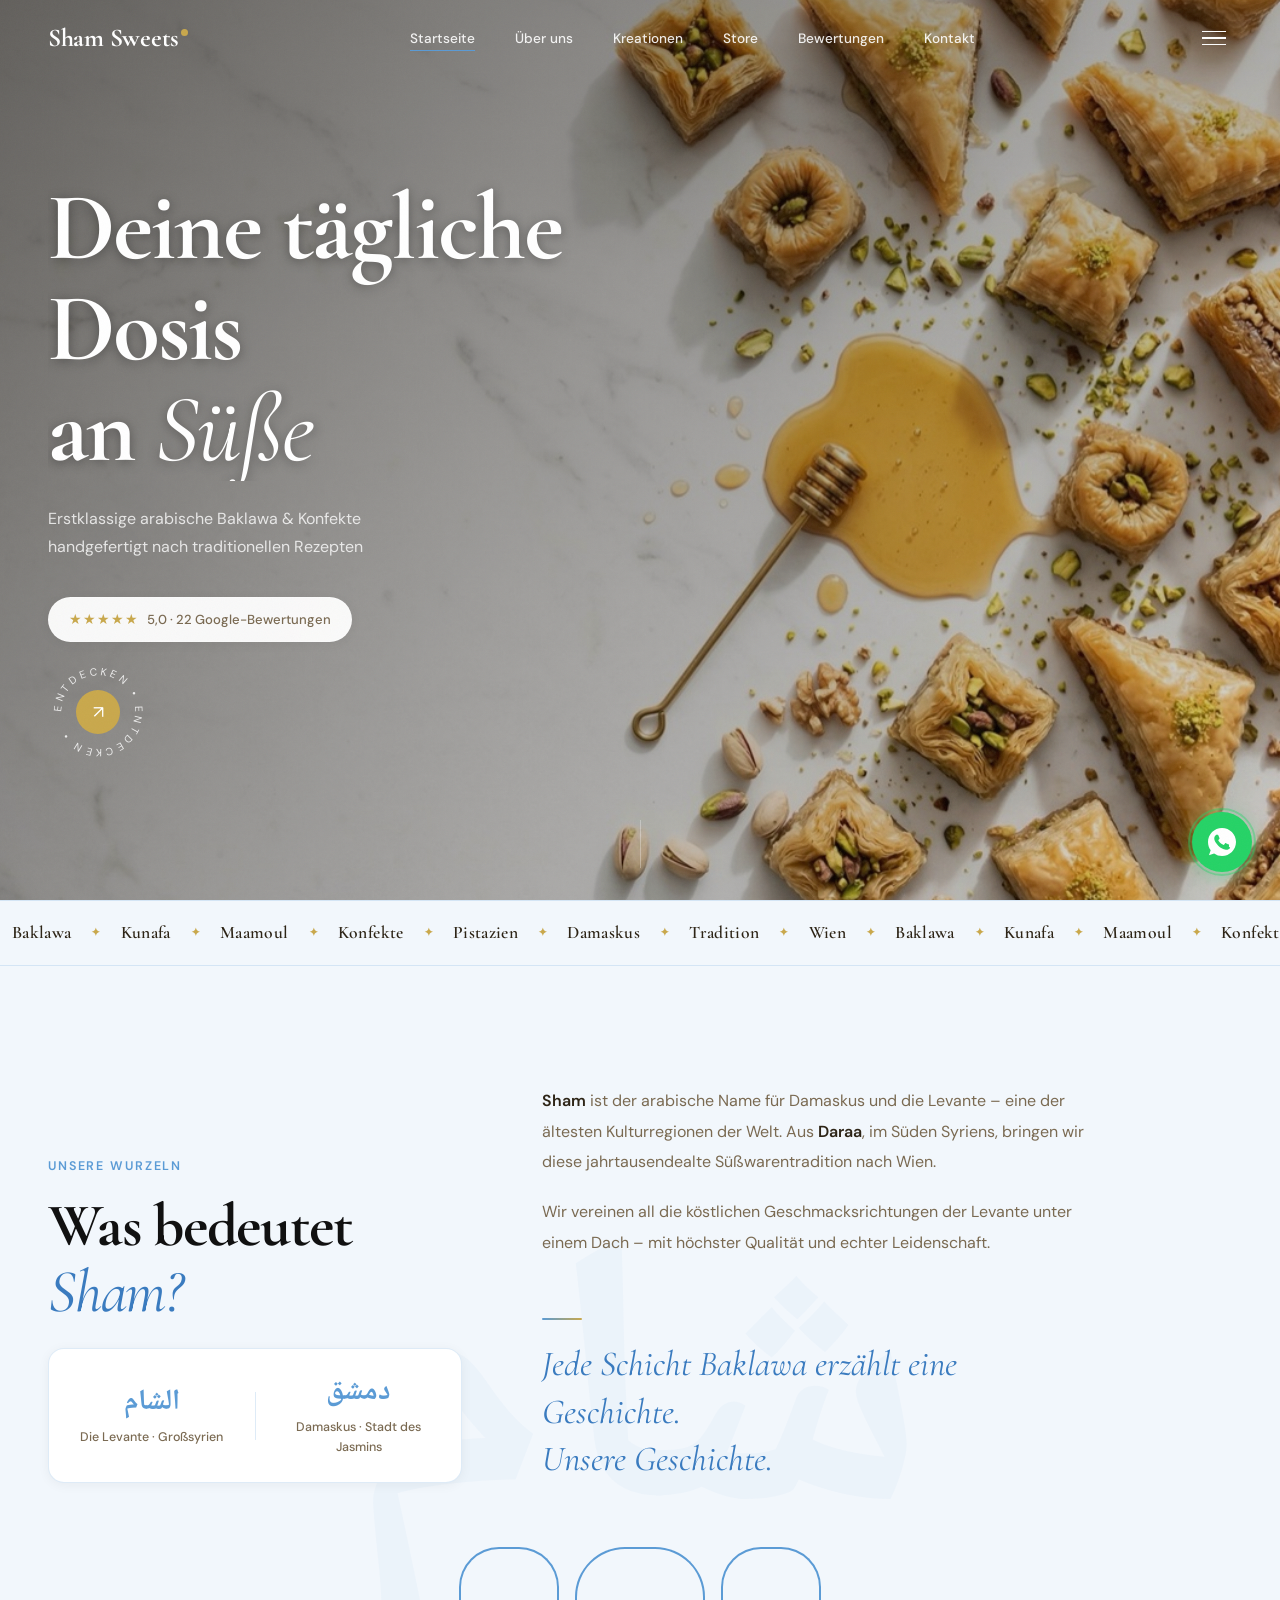
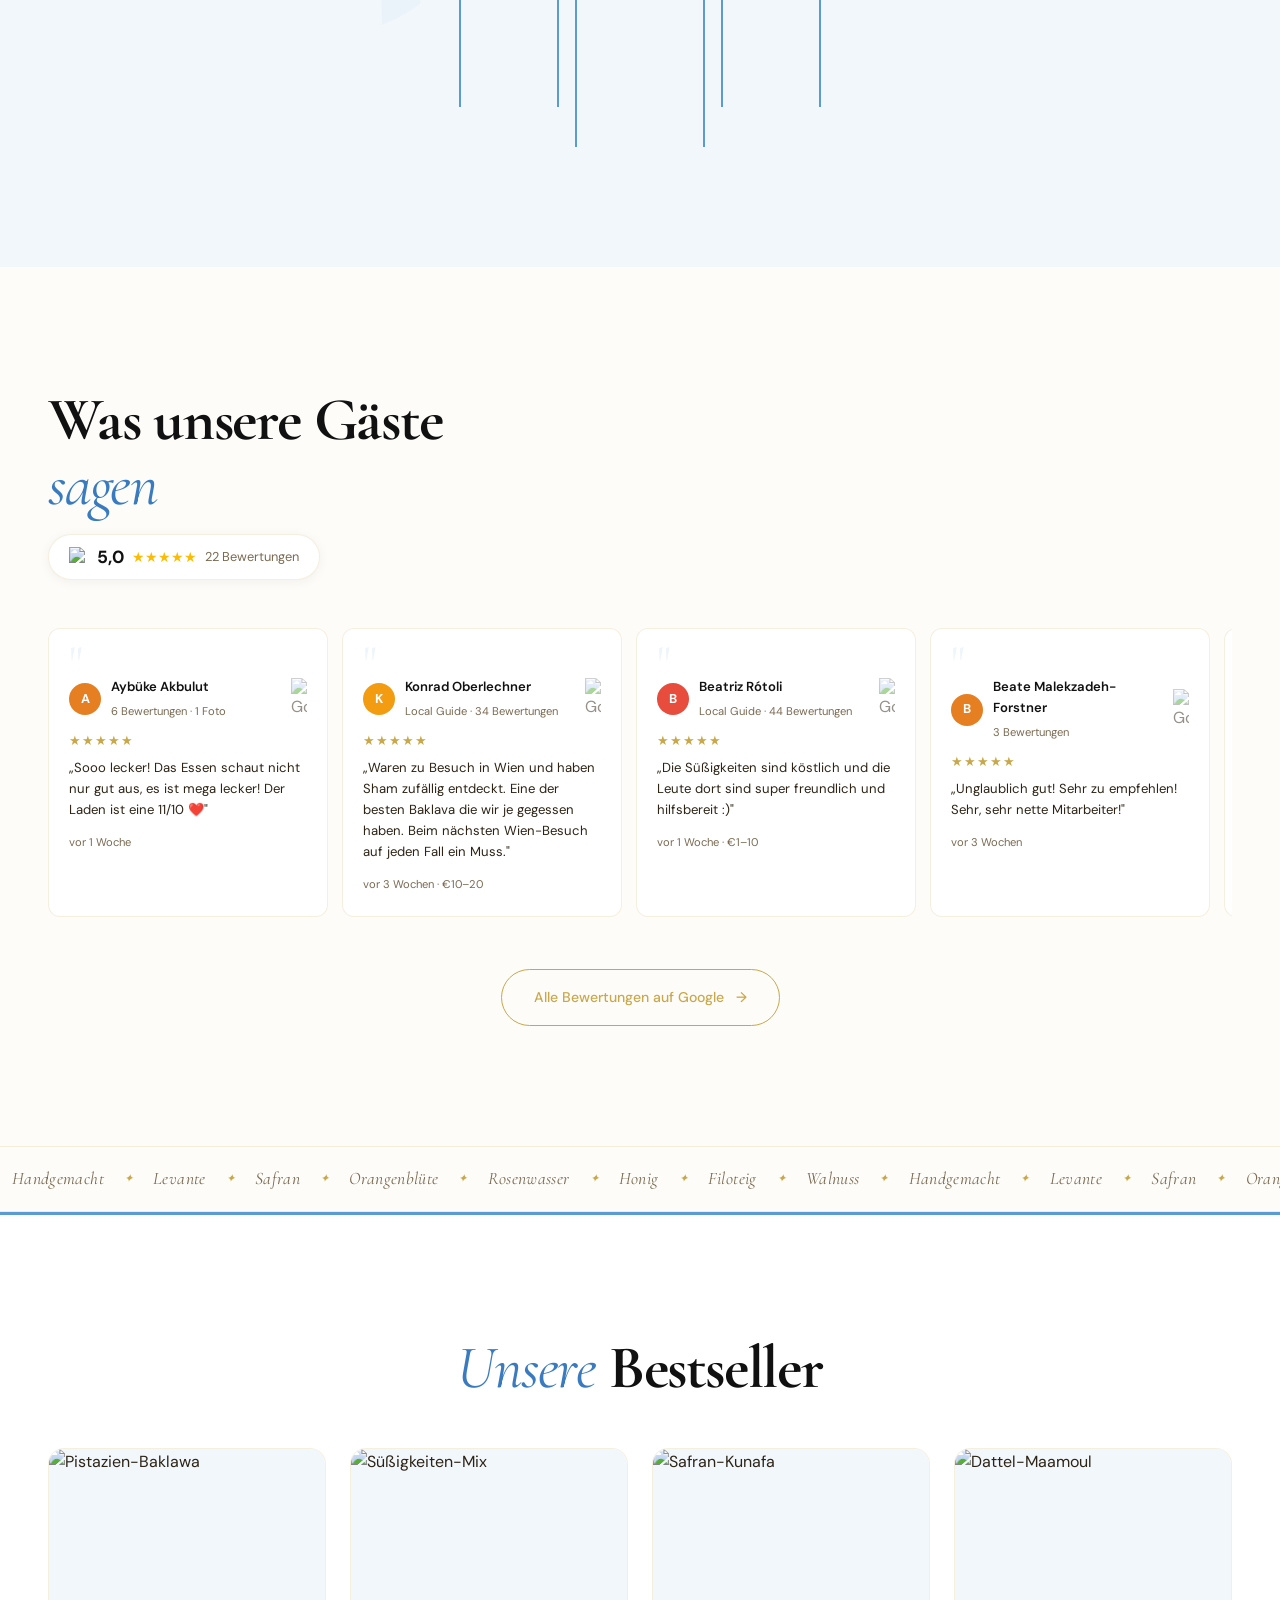
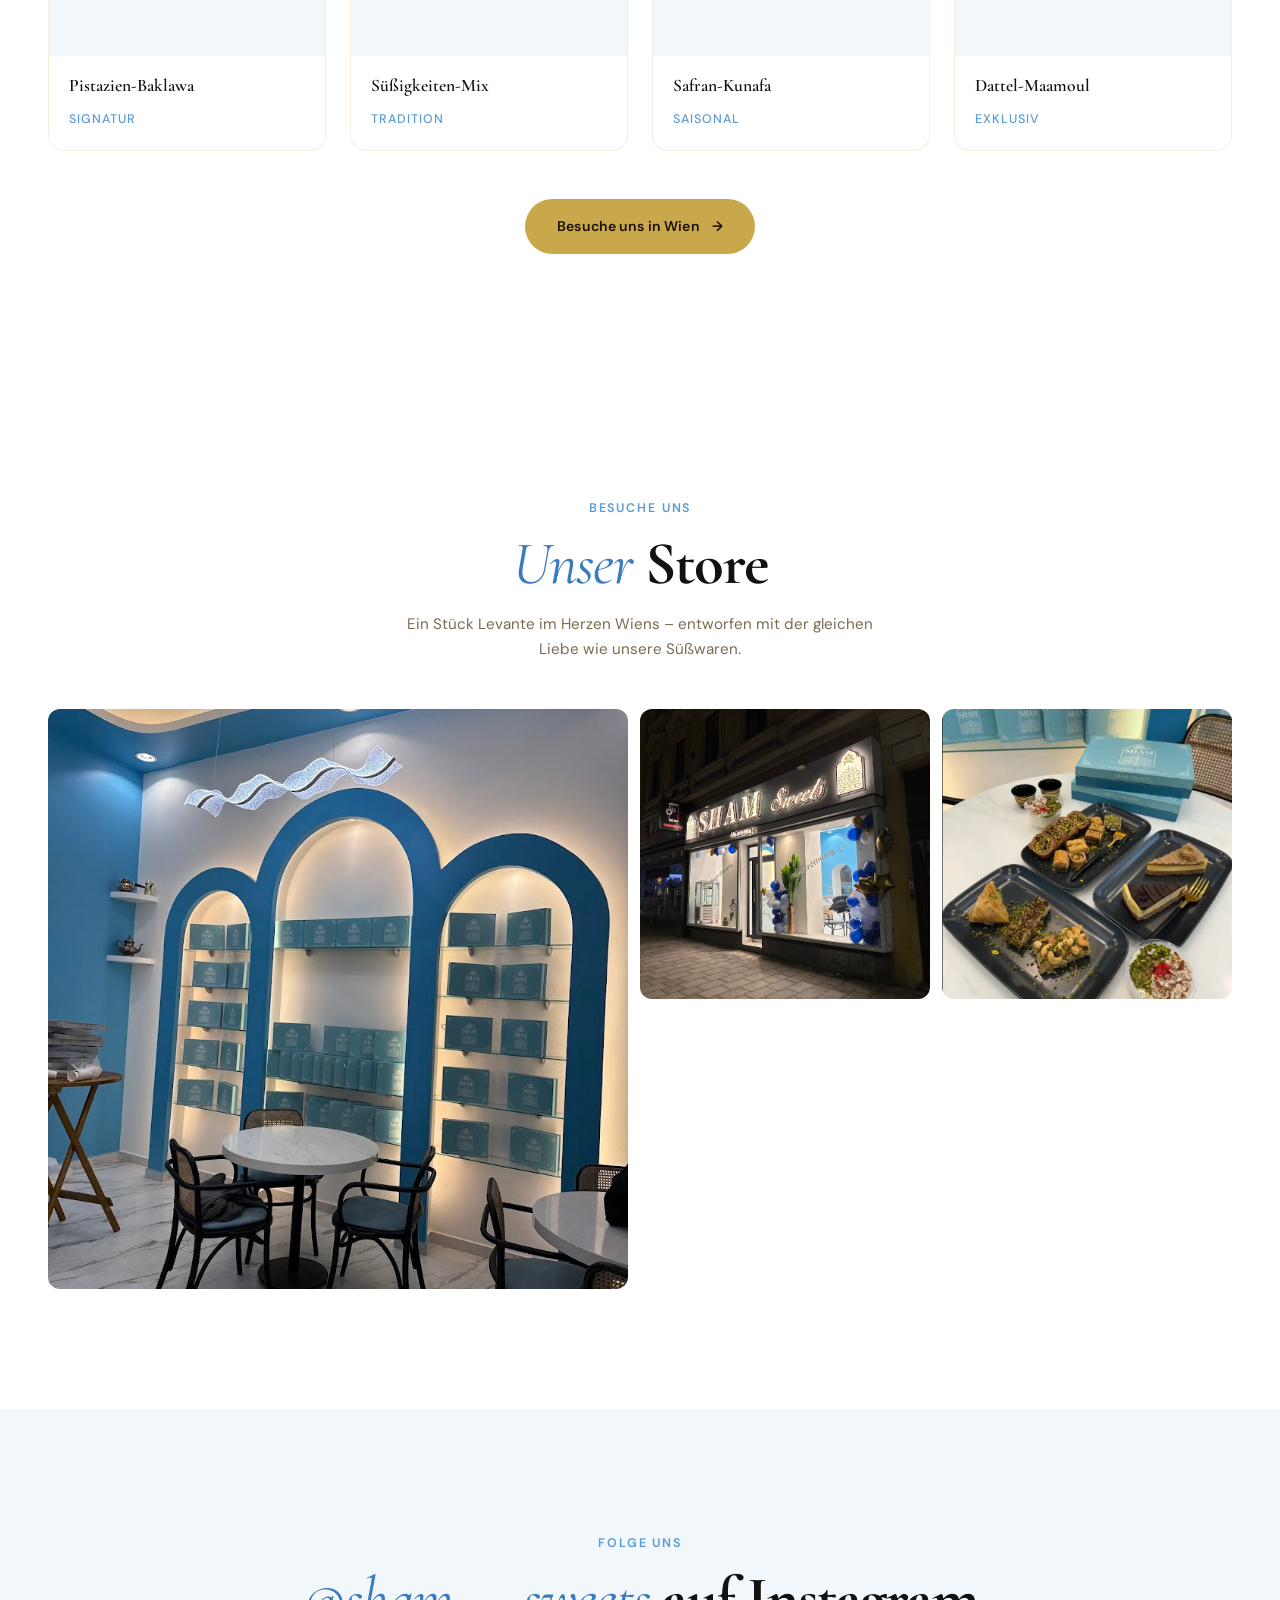
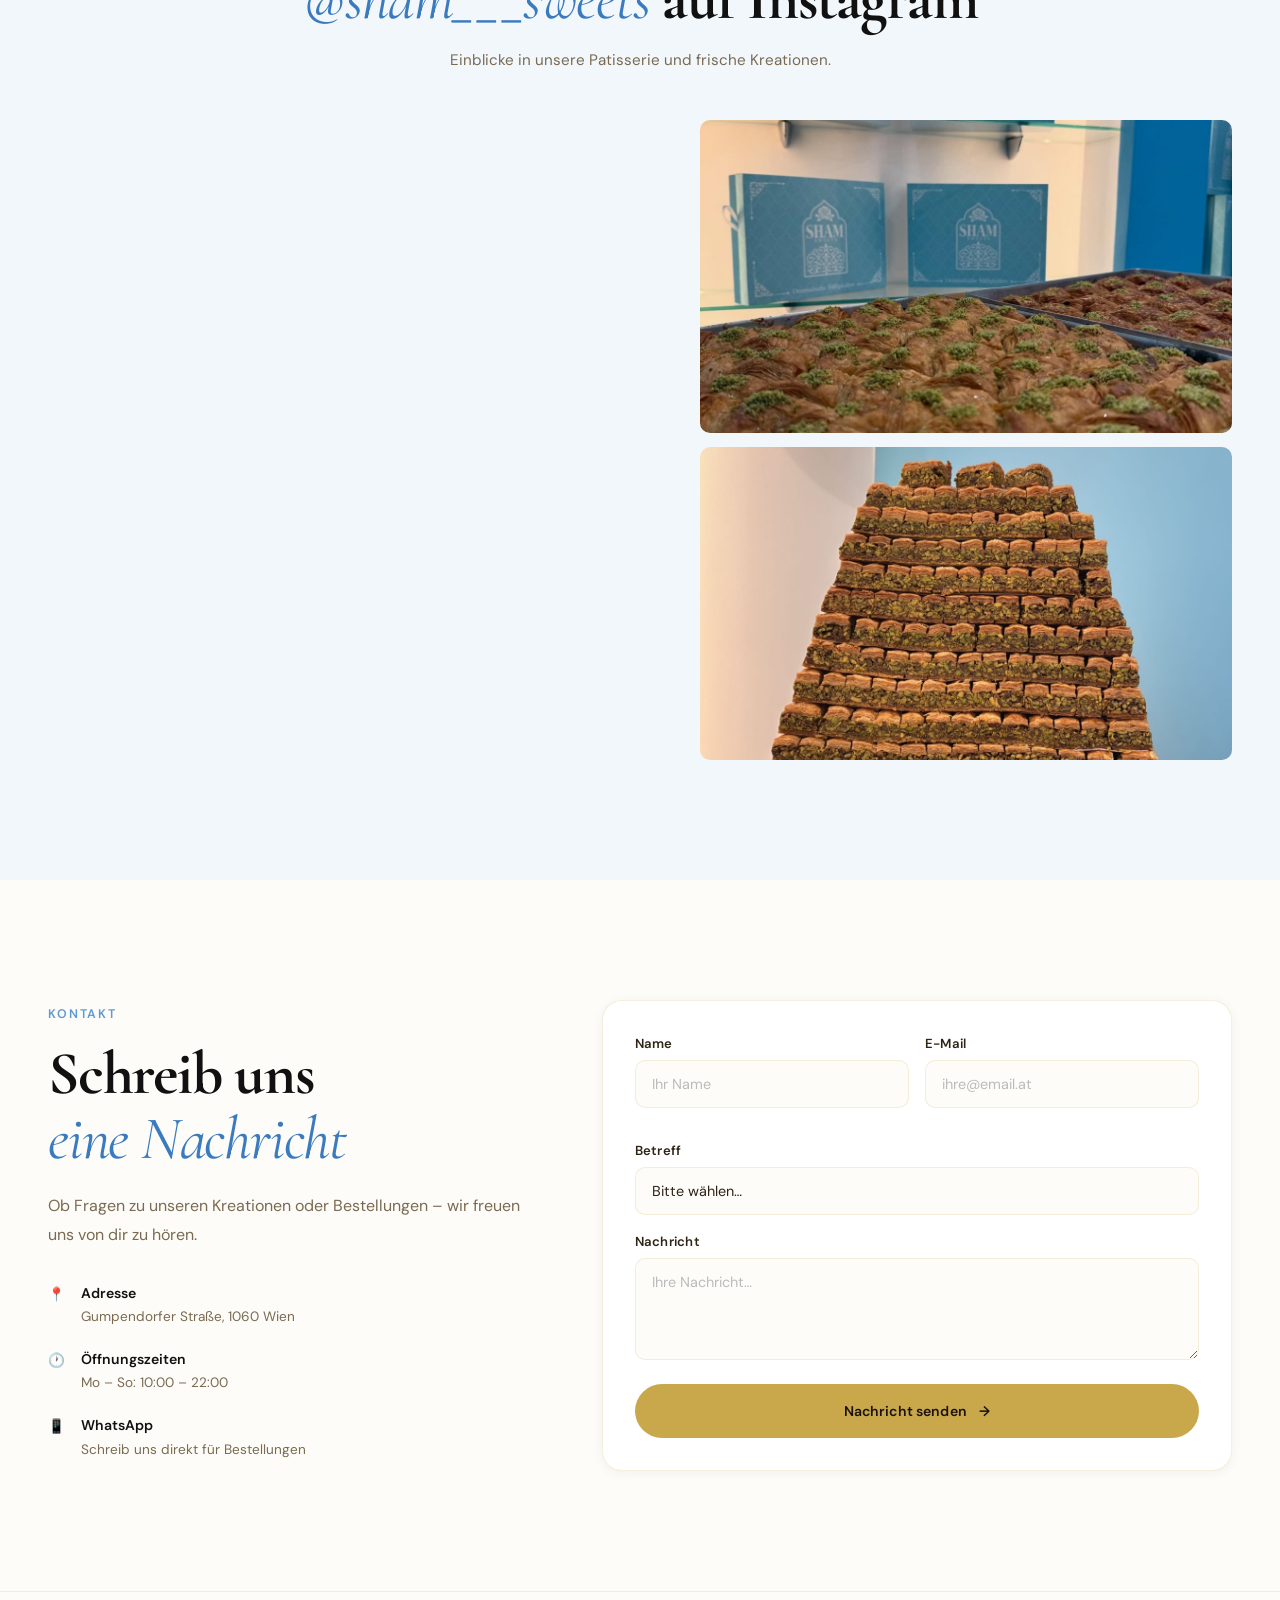
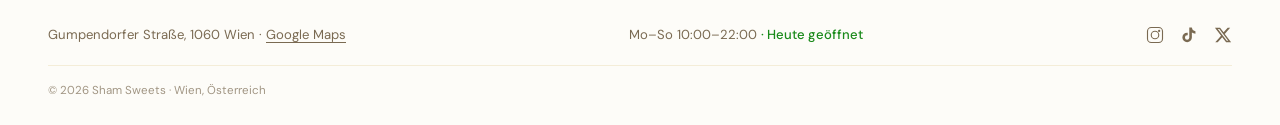
==== index.html @ 9928488d "changed layout add real reviews and pictures" ====
<!DOCTYPE html>
<html lang="de">

<head>
  <meta charset="UTF-8">
  <meta name="viewport" content="width=device-width, initial-scale=1.0">
  <meta name="description"
    content="Sham Sweets — Luxuriöse arabische Patisserie in Wien. Handgefertigte Baklawa und Konfekte aus der levantinischen Tradition.">
  <title>Sham Sweets — Arabische Patisserie Wien</title>

  <meta property="og:title" content="Sham Sweets — Arabische Patisserie Wien">
  <meta property="og:description"
    content="Erstklassige arabische Baklawa & Konfekte handgefertigt nach traditionellen Rezepten.">
  <meta property="og:type" content="website">
  <meta property="og:locale" content="de_AT">

  <link rel="preload" as="image" href="/assets/images/BaklavaHero.jpeg" fetchpriority="high">
  <link rel="preconnect" href="https://fonts.googleapis.com">
  <link rel="preconnect" href="https://fonts.gstatic.com" crossorigin>
  <link
    href="https://fonts.googleapis.com/css2?family=Cormorant+Garamond:ital,wght@0,400;0,600;0,700;1,400;1,500&family=DM+Sans:ital,wght@0,400;0,500;0,600;1,400&family=Noto+Naskh+Arabic:wght@400;600;700&display=swap"
    rel="stylesheet">
  <link rel="stylesheet" href="styles.css">

  <script type="application/ld+json">
  {
    "@context": "https://schema.org",
    "@type": "Bakery",
    "name": "Sham Sweets",
    "description": "Erstklassige arabische Baklawa & Konfekte handgefertigt nach traditionellen Rezepten.",
    "address": { "@type": "PostalAddress", "streetAddress": "Gumpendorfer Straße", "addressLocality": "Wien", "postalCode": "1060", "addressCountry": "AT" },
    "openingHours": "Mo-Su 10:00-22:00",
    "aggregateRating": { "@type": "AggregateRating", "ratingValue": "5.0", "reviewCount": "22" },
    "priceRange": "€€"
  }
  </script>
</head>

<body>
  <!-- Grain texture overlay -->
  <div class="grain-overlay" aria-hidden="true"></div>

  <!-- Scroll progress -->
  <div class="scroll-progress" id="scrollProgress"></div>

  <!-- Preloader -->
  <div class="preloader" id="preloader">
    <div class="preloader-inner">
      <span class="preloader-text">Sham Sweets</span>
      <div class="preloader-line"></div>
    </div>
  </div>

  <!-- NAV -->
  <nav class="navbar" id="navbar">
    <div class="container nav-inner">
      <a href="#hero" class="logo">Sham Sweets<span class="logo-dot"></span></a>
      <ul class="nav-links">
        <li><a href="#hero">Startseite</a></li>
        <li><a href="#sham-story">Über uns</a></li>
        <li><a href="#bestsellers">Kreationen</a></li>
        <li><a href="#gallery">Store</a></li>
        <li><a href="#reviews">Bewertungen</a></li>
        <li><a href="#contact">Kontakt</a></li>
      </ul>
      <button class="hamburger" id="hamburger" aria-label="Menü" aria-expanded="false">
        <span class="bar"></span><span class="bar"></span><span class="bar"></span>
      </button>
    </div>
  </nav>

  <!-- Mobile drawer -->
  <div class="mobile-drawer" id="mobile-drawer">
    <div class="mobile-drawer-content">
      <a href="#hero">Startseite</a>
      <a href="#sham-story">Über uns</a>
      <a href="#bestsellers">Kreationen</a>
      <a href="#gallery">Store</a>
      <a href="#reviews">Bewertungen</a>
      <a href="#contact">Kontakt</a>
      <div class="mobile-drawer-footer"><span class="arabic-accent">شام</span></div>
    </div>
  </div>

  <main>
    <!-- ======================== HERO ======================== -->
    <section class="hero" id="hero">
      <div class="hero-bg-img"></div>
      <div class="hero-overlay"></div>
      <div class="hero-particles" aria-hidden="true">
        <div class="particle particle-1"></div>
        <div class="particle particle-2"></div>
        <div class="particle particle-3"></div>
        <div class="particle particle-4"></div>
        <div class="particle particle-5"></div>
      </div>
      <div class="container hero-inner">
        <div class="hero-text">
          <div class="hero-reveal-line"><span class="hero-word" style="animation-delay:0.3s">Deine</span> <span
              class="hero-word" style="animation-delay:0.4s">tägliche</span> <span class="hero-word"
              style="animation-delay:0.5s">Dosis</span></div>
          <div class="hero-reveal-line"><span class="hero-word" style="animation-delay:0.6s">an</span> <em><span
                class="hero-word" style="animation-delay:0.7s">Süße</span></em></div>
          <p class="hero-sub">Erstklassige arabische Baklawa &amp; Konfekte<br>handgefertigt nach traditionellen
            Rezepten</p>
          <div class="hero-bottom">
            <div class="hero-badge">
              <span class="badge-stars">★★★★★</span>
              <span class="badge-text">5,0 · 22 Google-Bewertungen</span>
            </div>
            <a href="#bestsellers" class="circle-cta" aria-label="Kreationen entdecken">
              <svg viewBox="0 0 100 100">
                <defs>
                  <path id="circlePath" d="M 50,50 m -37,0 a 37,37 0 1,1 74,0 a 37,37 0 1,1 -74,0" fill="none" />
                </defs><text font-size="10.5" font-family="DM Sans, sans-serif" letter-spacing="3.5"
                  fill="rgba(255,255,255,0.85)">
                  <textPath href="#circlePath">ENTDECKEN • ENTDECKEN •&nbsp;</textPath>
                </text>
              </svg>
              <div class="circle-cta-arrow"><span>&#8599;</span></div>
            </a>
          </div>
        </div>
      </div>
      <div class="scroll-indicator" aria-hidden="true">
        <div class="scroll-line"></div>
      </div>
    </section>

    <!-- ======================== MARQUEE ======================== -->
    <div class="marquee" aria-hidden="true">
      <div class="marquee-inner">
        <span>Baklawa</span><span class="marquee-dot">✦</span><span>Kunafa</span><span
          class="marquee-dot">✦</span><span>Maamoul</span><span class="marquee-dot">✦</span><span>Konfekte</span><span
          class="marquee-dot">✦</span><span>Pistazien</span><span class="marquee-dot">✦</span><span>Damaskus</span><span
          class="marquee-dot">✦</span><span>Tradition</span><span class="marquee-dot">✦</span><span>Wien</span><span
          class="marquee-dot">✦</span>
        <span>Baklawa</span><span class="marquee-dot">✦</span><span>Kunafa</span><span
          class="marquee-dot">✦</span><span>Maamoul</span><span class="marquee-dot">✦</span><span>Konfekte</span><span
          class="marquee-dot">✦</span><span>Pistazien</span><span class="marquee-dot">✦</span><span>Damaskus</span><span
          class="marquee-dot">✦</span><span>Tradition</span><span class="marquee-dot">✦</span><span>Wien</span><span
          class="marquee-dot">✦</span>
      </div>
    </div>

    <!-- ======================== SHAM STORY ======================== -->
    <section class="section sham-story" id="sham-story">
      <div class="container">
        <div class="sham-arabic-bg" aria-hidden="true">شام</div>
        <div class="sham-story-inner">
          <div class="sham-story-left reveal">
            <span class="section-label">Unsere Wurzeln</span>
            <h2 class="section-title">Was bedeutet<br><em>Sham?</em></h2>
            <div class="sham-meaning">
              <div class="sham-meaning-item"><span class="sham-arabic-word">الشام</span><span
                  class="sham-translation">Die Levante · Großsyrien</span></div>
              <div class="sham-meaning-divider"></div>
              <div class="sham-meaning-item"><span class="sham-arabic-word">دمشق</span><span
                  class="sham-translation">Damaskus · Stadt des Jasmins</span></div>
            </div>
          </div>
          <div class="sham-story-right">
            <p class="reveal"><strong>Sham</strong> ist der arabische Name für Damaskus und die Levante – eine der
              ältesten Kulturregionen der Welt. Aus <strong>Daraa</strong>, im Süden Syriens, bringen wir diese
              jahrtausendealte Süßwarentradition nach Wien.</p>
            <p class="reveal" style="transition-delay:0.1s">Wir vereinen all die köstlichen Geschmacksrichtungen der
              Levante unter einem Dach – mit höchster Qualität und echter Leidenschaft.</p>
            <div class="sham-signature reveal" style="transition-delay:0.2s">
              <span class="sham-signature-line" aria-hidden="true"></span>
              <em>Jede Schicht Baklawa erzählt eine Geschichte.<br>Unsere Geschichte.</em>
            </div>
          </div>
        </div>
        <div class="sham-arches reveal" aria-hidden="true">
          <div class="arch"></div>
          <div class="arch"></div>
          <div class="arch"></div>
        </div>
      </div>
    </section>

    <!-- ======================== REVIEWS ======================== -->
    <section class="section reviews" id="reviews">
      <div class="container">
        <div class="reviews-header reveal">
          <h2 class="section-title">Was unsere Gäste<br><em>sagen</em></h2>
          <div class="google-rating-badge">
            <img src="https://www.google.com/favicon.ico" alt="Google" width="20" height="20">
            <span class="rating-number">5,0</span><span class="rating-stars">★★★★★</span><span class="rating-count">22
              Bewertungen</span>
          </div>
        </div>
        <div class="reviews-carousel" id="reviewsCarousel">
          <div class="review-card">
            <div class="review-quote-mark" aria-hidden="true">"</div>
            <div class="review-card-header">
              <div class="reviewer-avatar" style="background:#e67e22;">A</div>
              <div class="reviewer-info"><strong>Aybüke Akbulut</strong><span class="reviewer-meta">6 Bewertungen · 1
                  Foto</span></div><img src="https://www.google.com/favicon.ico" alt="Google" class="review-google-icon"
                width="16">
            </div>
            <div class="review-stars">★★★★★</div>
            <p class="review-text">„Sooo lecker! Das Essen schaut nicht nur gut aus, es ist mega lecker! Der Laden ist
              eine 11/10 ❤️"</p><span class="review-time">vor 1 Woche</span>
          </div>

          <div class="review-card">
            <div class="review-quote-mark" aria-hidden="true">"</div>
            <div class="review-card-header">
              <div class="reviewer-avatar" style="background:#f39c12;">K</div>
              <div class="reviewer-info"><strong>Konrad Oberlechner</strong><span class="reviewer-meta">Local Guide · 34
                  Bewertungen</span></div><img src="https://www.google.com/favicon.ico" alt="Google"
                class="review-google-icon" width="16">
            </div>
            <div class="review-stars">★★★★★</div>
            <p class="review-text">„Waren zu Besuch in Wien und haben Sham zufällig entdeckt. Eine der besten Baklava
              die wir je gegessen haben. Beim nächsten Wien-Besuch auf jeden Fall ein Muss."</p><span
              class="review-time">vor 3 Wochen · €10–20</span>
          </div>

          <div class="review-card">
            <div class="review-quote-mark" aria-hidden="true">"</div>
            <div class="review-card-header">
              <div class="reviewer-avatar" style="background:#e74c3c;">B</div>
              <div class="reviewer-info"><strong>Beatriz Rótoli</strong><span class="reviewer-meta">Local Guide · 44
                  Bewertungen</span></div><img src="https://www.google.com/favicon.ico" alt="Google"
                class="review-google-icon" width="16">
            </div>
            <div class="review-stars">★★★★★</div>
            <p class="review-text">„Die Süßigkeiten sind köstlich und die Leute dort sind super freundlich und
              hilfsbereit :)"</p><span class="review-time">vor 1 Woche · €1–10</span>
          </div>

          <div class="review-card">
            <div class="review-quote-mark" aria-hidden="true">"</div>
            <div class="review-card-header">
              <div class="reviewer-avatar" style="background:#e67e22;">B</div>
              <div class="reviewer-info"><strong>Beate Malekzadeh-Forstner</strong><span class="reviewer-meta">3
                  Bewertungen</span></div><img src="https://www.google.com/favicon.ico" alt="Google"
                class="review-google-icon" width="16">
            </div>
            <div class="review-stars">★★★★★</div>
            <p class="review-text">„Unglaublich gut! Sehr zu empfehlen! Sehr, sehr nette Mitarbeiter!"</p><span
              class="review-time">vor 3 Wochen</span>
          </div>

          <div class="review-card">
            <div class="review-quote-mark" aria-hidden="true">"</div>
            <div class="review-card-header">
              <div class="reviewer-avatar" style="background:#3498db;">H</div>
              <div class="reviewer-info"><strong>Hussein RAHAL</strong><span class="reviewer-meta">6 Bewertungen</span>
              </div><img src="https://www.google.com/favicon.ico" alt="Google" class="review-google-icon" width="16">
            </div>
            <div class="review-stars">★★★★★</div>
            <p class="review-text">„Das Geschmack ist unbeschreiblich. Lieber mal probieren 😊"</p><span
              class="review-time">vor 3 Wochen · €1–10</span>
          </div>

          <div class="review-card">
            <div class="review-quote-mark" aria-hidden="true">"</div>
            <div class="review-card-header">
              <div class="reviewer-avatar" style="background:#8e44ad;">U</div>
              <div class="reviewer-info"><strong>U. D.</strong><span class="reviewer-meta">Local Guide · 26
                  Bewertungen</span></div><img src="https://www.google.com/favicon.ico" alt="Google"
                class="review-google-icon" width="16">
            </div>
            <div class="review-stars">★★★★★</div>
            <p class="review-text">„Extrem gute Baklava. Punkt."</p><span class="review-time">vor 3 Wochen ·
              €1–10</span>
          </div>

          <div class="review-card">
            <div class="review-quote-mark" aria-hidden="true">"</div>
            <div class="review-card-header">
              <div class="reviewer-avatar" style="background:#27ae60;">P</div>
              <div class="reviewer-info"><strong>Philipp</strong><span class="reviewer-meta">Local Guide · 19
                  Bewertungen</span></div><img src="https://www.google.com/favicon.ico" alt="Google"
                class="review-google-icon" width="16">
            </div>
            <div class="review-stars">★★★★★</div>
            <p class="review-text">„Richtig gutes Baklava!"</p><span class="review-time">vor 2 Wochen · €1–10</span>
          </div>

          <div class="review-card">
            <div class="review-quote-mark" aria-hidden="true">"</div>
            <div class="review-card-header">
              <div class="reviewer-avatar" style="background:#16a085;">Y</div>
              <div class="reviewer-info"><strong>Yassin H</strong><span class="reviewer-meta">7 Bewertungen</span></div>
              <img src="https://www.google.com/favicon.ico" alt="Google" class="review-google-icon" width="16">
            </div>
            <div class="review-stars">★★★★★</div>
            <p class="review-text">„Freundliches Personal und köstliche Süßigkeiten"</p><span class="review-time">vor 4
              Tagen</span>
          </div>

          <div class="review-card">
            <div class="review-quote-mark" aria-hidden="true">"</div>
            <div class="review-card-header">
              <div class="reviewer-avatar" style="background:#6c3483;">I</div>
              <div class="reviewer-info"><strong>Ismail Abu Atteh</strong><span class="reviewer-meta">4
                  Bewertungen</span></div><img src="https://www.google.com/favicon.ico" alt="Google"
                class="review-google-icon" width="16">
            </div>
            <div class="review-stars">★★★★★</div>
            <p class="review-text">„Alles Perfekt 🤩❤️"</p><span class="review-time">vor 3 Wochen</span>
          </div>

          <div class="review-card">
            <div class="review-quote-mark" aria-hidden="true">"</div>
            <div class="review-card-header">
              <div class="reviewer-avatar" style="background:#1a5276;">A</div>
              <div class="reviewer-info"><strong>Ahmad ALABADI</strong><span class="reviewer-meta">2 Bewertungen</span>
              </div><img src="https://www.google.com/favicon.ico" alt="Google" class="review-google-icon" width="16">
            </div>
            <div class="review-stars">★★★★★</div>
            <p class="review-text">„Die besten Süßigkeiten in Wien ❤️"</p><span class="review-time">vor 6 Tagen</span>
          </div>

          <div class="review-card">
            <div class="review-quote-mark" aria-hidden="true">"</div>
            <div class="review-card-header">
              <div class="reviewer-avatar" style="background:#d35400;">V</div>
              <div class="reviewer-info"><strong>Vadym Vozvyshaiev</strong><span class="reviewer-meta">6
                  Bewertungen</span></div><img src="https://www.google.com/favicon.ico" alt="Google"
                class="review-google-icon" width="16">
            </div>
            <div class="review-stars">★★★★★</div>
            <p class="review-text">„Sehr leckere Süßigkeiten"</p><span class="review-time">vor 3 Wochen · €1–10</span>
          </div>

          <div class="review-card">
            <div class="review-quote-mark" aria-hidden="true">"</div>
            <div class="review-card-header">
              <div class="reviewer-avatar" style="background:#2ecc71;">Y</div>
              <div class="reviewer-info"><strong>Yosef Aldaks</strong><span class="reviewer-meta">4 Bewertungen · 4
                  Fotos</span></div><img src="https://www.google.com/favicon.ico" alt="Google"
                class="review-google-icon" width="16">
            </div>
            <div class="review-stars">★★★★★</div>
            <p class="review-text">„Mashallah, toller Service und ein einzigartiger Geschmack."</p><span
              class="review-time">vor 5 Tagen</span>
          </div>
        </div>
        <div class="reviews-cta reveal"><a href="https://maps.google.com" target="_blank" rel="noopener"
            class="btn-outline">Alle Bewertungen auf Google <span class="arrow">&#8594;</span></a></div>
      </div>
    </section>

    <!-- ======================== MARQUEE 2 (reversed) ======================== -->
    <div class="marquee marquee--reverse" aria-hidden="true">
      <div class="marquee-inner">
        <span>Handgemacht</span><span class="marquee-dot">✦</span><span>Levante</span><span
          class="marquee-dot">✦</span><span>Safran</span><span
          class="marquee-dot">✦</span><span>Orangenblüte</span><span
          class="marquee-dot">✦</span><span>Rosenwasser</span><span class="marquee-dot">✦</span><span>Honig</span><span
          class="marquee-dot">✦</span><span>Filoteig</span><span class="marquee-dot">✦</span><span>Walnuss</span><span
          class="marquee-dot">✦</span>
        <span>Handgemacht</span><span class="marquee-dot">✦</span><span>Levante</span><span
          class="marquee-dot">✦</span><span>Safran</span><span
          class="marquee-dot">✦</span><span>Orangenblüte</span><span
          class="marquee-dot">✦</span><span>Rosenwasser</span><span class="marquee-dot">✦</span><span>Honig</span><span
          class="marquee-dot">✦</span><span>Filoteig</span><span class="marquee-dot">✦</span><span>Walnuss</span><span
          class="marquee-dot">✦</span>
      </div>
    </div>

    <!-- ======================== BESTSELLERS ======================== -->
    <section class="section bestsellers" id="bestsellers">
      <div class="container">
        <h2 class="section-title reveal"><em>Unsere</em> Bestseller</h2>
        <div class="products-grid">
          <article class="product-card reveal" data-cursor="view">
            <div class="product-card-img"><img src="https://placehold.co/400x280/f5f0e8/c9a84c?text=Baklawa"
                alt="Pistazien-Baklawa" loading="lazy" width="400" height="280"></div>
            <div class="product-card-body">
              <h3>Pistazien-Baklawa</h3><span class="collection">Signatur</span>
            </div>
          </article>
          <article class="product-card reveal" data-cursor="view" style="transition-delay:0.08s">
            <div class="product-card-img"><img src="https://placehold.co/400x280/f5f0e8/c9a84c?text=Mix"
                alt="Süßigkeiten-Mix" loading="lazy" width="400" height="280"></div>
            <div class="product-card-body">
              <h3>Süßigkeiten-Mix</h3><span class="collection">Tradition</span>
            </div>
          </article>
          <article class="product-card reveal" data-cursor="view" style="transition-delay:0.16s">
            <div class="product-card-img"><img src="https://placehold.co/400x280/f5f0e8/c9a84c?text=Kunafa"
                alt="Safran-Kunafa" loading="lazy" width="400" height="280"></div>
            <div class="product-card-body">
              <h3>Safran-Kunafa</h3><span class="collection">Saisonal</span>
            </div>
          </article>
          <article class="product-card reveal" data-cursor="view" style="transition-delay:0.24s">
            <div class="product-card-img"><img src="https://placehold.co/400x280/f5f0e8/c9a84c?text=Maamoul"
                alt="Dattel-Maamoul" loading="lazy" width="400" height="280"></div>
            <div class="product-card-body">
              <h3>Dattel-Maamoul</h3><span class="collection">Exklusiv</span>
            </div>
          </article>
        </div>
        <div class="bestsellers-cta reveal"><a href="#contact" class="btn-dark"><span>Besuche uns in Wien</span> <span
              class="arrow">&#8594;</span></a></div>
      </div>
    </section>


    <!-- ======================== GALLERY ======================== -->
    <section class="section gallery" id="gallery">
      <div class="container">
        <div class="gallery-header reveal"><span class="section-label">Besuche uns</span>
          <h2 class="section-title"><em>Unser</em> Store</h2>
          <p class="gallery-sub">Ein Stück Levante im Herzen Wiens – entworfen mit der gleichen Liebe wie unsere
            Süßwaren.</p>
        </div>
        <div class="gallery-grid">
          <div class="gallery-item gallery-item--large reveal" onclick="openLightbox(this)"><img
              src="/assets/images/store-innen.jpg" alt="Store Innenraum – Blaue Bögen und orientalische Atmosphäre"
              loading="lazy">
            <div class="gallery-overlay"><span>Innenraum</span></div>
          </div>
          <div class="gallery-item reveal" style="transition-delay:0.08s" onclick="openLightbox(this)"><img
              src="/assets/images/store-aussen.jpg" alt="Sham Sweets Außenansicht bei Nacht" loading="lazy">
            <div class="gallery-overlay"><span>Außenansicht</span></div>
          </div>
          <div class="gallery-item reveal" style="transition-delay:0.16s" onclick="openLightbox(this)"><img
              src="/assets/images/baklawa-spread.jpg" alt="Frische Baklawa und orientalische Süßwaren" loading="lazy">
            <div class="gallery-overlay"><span>Unsere Kreationen</span></div>
          </div>
        </div>
      </div>
    </section>

    <!-- Lightbox -->
    <div class="lightbox" id="lightbox" onclick="closeLightbox(event)">
      <button class="lightbox-close" aria-label="Schließen" onclick="closeLightbox(event)">&times;</button>
      <div class="lightbox-content">
        <img id="lightboxImg" src="" alt="">
        <p class="lightbox-caption" id="lightboxCaption"></p>
      </div>
    </div>

    <!-- ======================== INSTAGRAM FEED ======================== -->
    <section class="section instagram-feed" id="instagram">
      <div class="container">
        <div class="instagram-header reveal">
          <span class="section-label">Folge uns</span>
          <h2 class="section-title"><em>@sham___sweets</em> auf Instagram</h2>
          <p class="instagram-sub">Einblicke in unsere Patisserie und frische Kreationen.</p>
        </div>
        <div class="instagram-grid">
          <!-- Video 1 left, full height -->
          <a href="https://www.instagram.com/sham___sweets/" class="instagram-item instagram-item--tall reveal"
            target="_blank" rel="noopener">
            <video autoplay muted loop playsinline preload="metadata">
              <source src="/assets/media/video1.mp4" type="video/mp4">
            </video>
            <div class="instagram-overlay"><span class="instagram-play">▶</span></div>
          </a>
          <!-- Photo 1 top-right -->
          <a href="https://www.instagram.com/sham___sweets/" class="instagram-item reveal" target="_blank"
            rel="noopener" style="transition-delay:0.08s">
            <img src="/assets/images/insta-pic.jpg" alt="Frische Baklawa mit Pistazien" loading="lazy">
            <div class="instagram-overlay"><svg width="22" height="22" viewBox="0 0 24 24" fill="none" stroke="#fff"
                stroke-width="2">
                <rect x="2" y="2" width="20" height="20" rx="5" />
                <circle cx="12" cy="12" r="5" />
                <circle cx="17.5" cy="6.5" r="1.5" fill="#fff" stroke="none" />
              </svg></div>
          </a>
          <!-- Photo 2 bottom-right -->
          <a href="https://www.instagram.com/sham___sweets/" class="instagram-item reveal" target="_blank"
            rel="noopener" style="transition-delay:0.16s">
            <img src="/assets/images/baklawa-pyramid.jpg" alt="Baklawa Pyramide" loading="lazy">
            <div class="instagram-overlay"><svg width="22" height="22" viewBox="0 0 24 24" fill="none" stroke="#fff"
                stroke-width="2">
                <rect x="2" y="2" width="20" height="20" rx="5" />
                <circle cx="12" cy="12" r="5" />
                <circle cx="17.5" cy="6.5" r="1.5" fill="#fff" stroke="none" />
              </svg></div>
          </a>
        </div>
      </div>
    </section>


    <!-- ======================== CONTACT FORM ======================== -->
    <section class="section contact-section" id="contact">
      <div class="container">
        <div class="contact-inner">
          <div class="contact-info reveal">
            <span class="section-label">Kontakt</span>
            <h2 class="section-title">Schreib uns<br><em>eine Nachricht</em></h2>
            <p>Ob Fragen zu unseren Kreationen oder Bestellungen – wir freuen uns von dir zu hören.</p>
            <div class="contact-details">
              <div class="contact-detail"><span class="contact-detail-icon">📍</span>
                <div><strong>Adresse</strong><span>Gumpendorfer Straße, 1060 Wien</span></div>
              </div>
              <div class="contact-detail"><span class="contact-detail-icon">🕐</span>
                <div><strong>Öffnungszeiten</strong><span>Mo – So: 10:00 – 22:00</span></div>
              </div>
              <div class="contact-detail"><span class="contact-detail-icon">📱</span>
                <div><strong>WhatsApp</strong><span>Schreib uns direkt für Bestellungen</span></div>
              </div>
            </div>
          </div>
          <div class="contact-form-wrap reveal" style="transition-delay:0.12s">
            <div class="contact-form-card">
              <div class="contact-form-body">
                <div class="form-row">
                  <div class="form-group"><label for="cf-name">Name</label><input type="text" id="cf-name"
                      placeholder="Ihr Name" required></div>
                  <div class="form-group"><label for="cf-email">E-Mail</label><input type="email" id="cf-email"
                      placeholder="ihre@email.at" required></div>
                </div>
                <div class="form-group"><label for="cf-subject">Betreff</label><select id="cf-subject">
                    <option value="">Bitte wählen…</option>
                    <option value="bestellung">Bestellung</option>
                    <option value="allgemein">Allgemeine Frage</option>
                  </select></div>
                <div class="form-group"><label for="cf-message">Nachricht</label><textarea id="cf-message" rows="4"
                    placeholder="Ihre Nachricht…" required></textarea></div>
                <button type="button" class="btn-dark btn-submit" onclick="handleContactForm()"><span>Nachricht
                    senden</span> <span class="arrow">&#8594;</span></button>
              </div>
            </div>
          </div>
        </div>
      </div>
    </section>
  </main>

  <!-- ======================== FOOTER ======================== -->
  <footer class="footer" id="visit">
    <div class="container">
      <div class="footer-main">
        <address>Gumpendorfer Straße, 1060 Wien · <a href="https://maps.google.com/?q=Sham+Sweets+Wien" target="_blank"
            rel="noopener" class="footer-maps-link">Google Maps</a></address>
        <span class="footer-hours">Mo–So 10:00–22:00 <span class="open-now">· Heute geöffnet</span></span>
        <div class="footer-social">
          <a href="https://www.instagram.com/sham___sweets/" target="_blank" aria-label="Instagram"><svg width="18"
              height="18" viewBox="0 0 24 24" fill="none" stroke="currentColor" stroke-width="1.5">
              <rect x="2" y="2" width="20" height="20" rx="5" />
              <circle cx="12" cy="12" r="5" />
              <circle cx="17.5" cy="6.5" r="1.5" fill="currentColor" stroke="none" />
            </svg></a>
          <a href="#" target="_blank" aria-label="TikTok"><svg width="18" height="18" viewBox="0 0 24 24"
              fill="currentColor">
              <path
                d="M19.59 6.69a4.83 4.83 0 01-3.77-4.25V2h-3.45v13.67a2.89 2.89 0 01-2.88 2.5 2.89 2.89 0 01-2.89-2.89 2.89 2.89 0 012.89-2.89c.28 0 .54.04.79.1v-3.5a6.37 6.37 0 00-.79-.05A6.34 6.34 0 003.15 15.2a6.34 6.34 0 006.34 6.34 6.34 6.34 0 006.34-6.34V8.73a8.19 8.19 0 004.76 1.52v-3.4a4.85 4.85 0 01-1-.16z" />
            </svg></a>
          <a href="#" target="_blank" aria-label="X"><svg width="18" height="18" viewBox="0 0 24 24"
              fill="currentColor">
              <path
                d="M18.244 2.25h3.308l-7.227 8.26 8.502 11.24H16.17l-5.214-6.817L4.99 21.75H1.68l7.73-8.835L1.254 2.25H8.08l4.713 6.231zm-1.161 17.52h1.833L7.084 4.126H5.117z" />
            </svg></a>
        </div>
      </div>
      <div class="footer-bottom">
        <p>&copy; 2026 Sham Sweets · Wien, Österreich</p>
      </div>
    </div>
  </footer>

  <!-- ======================== WHATSAPP FLOAT ======================== -->
  <a href="https://wa.me/43XXXXXXXXXX?text=Hallo%20Sham%20Sweets!%20Ich%20möchte%20gerne%20bestellen."
    class="whatsapp-float" target="_blank" rel="noopener" aria-label="WhatsApp Bestellung">
    <svg viewBox="0 0 32 32" width="28" height="28" fill="#fff">
      <path
        d="M16.004 0h-.008C7.174 0 0 7.176 0 16.004c0 3.5 1.132 6.742 3.054 9.378L1.054 31.07l5.918-1.958A15.907 15.907 0 0016.004 32C24.826 32 32 24.826 32 16.004 32 7.176 24.826 0 16.004 0zm9.32 22.614c-.39 1.1-2.286 2.1-3.152 2.164-.792.058-1.764.082-2.846-.18a26.167 26.167 0 01-2.578-.954c-4.536-1.96-7.496-6.562-7.724-6.868-.228-.306-1.862-2.478-1.862-4.726s1.18-3.354 1.598-3.812c.418-.458.912-.572 1.216-.572.304 0 .608.002.874.016.28.014.658-.106.93.71.39.904 1.162 2.836 1.264 3.04.102.206.17.446.034.718-.136.272-.204.442-.408.68-.204.238-.43.532-.614.714-.204.204-.416.426-.178.836.238.41 1.058 1.748 2.272 2.832 1.562 1.394 2.878 1.826 3.288 2.032.41.206.65.172.888-.104.238-.272 1.022-1.19 1.294-1.598.272-.41.544-.34.912-.204.37.136 2.344 1.106 2.744 1.306.41.206.682.306.782.476.102.17.102.986-.288 2.086z" />
    </svg>
    <span class="whatsapp-tooltip">Bestellen via WhatsApp</span>
  </a>

  <script src="script.js" defer></script>
</body>

</html>
---- styles.css ----
/* ================================================================
   SHAM SWEETS — Premium Levantine Patisserie
   Redesigned with Lily Blue + Gold palette
   ================================================================ */

*,
*::before,
*::after {
  box-sizing: border-box;
  margin: 0;
  padding: 0;
}

:root {
  --bg: #fdfcf8;
  --white: #ffffff;
  --black: #111111;
  --dark: #1a1209;
  --text: #2d2416;
  --text-muted: #7a6a52;
  --gold: #C9A84C;
  --gold-light: #f7edcc;
  --gold-dark: #a8872e;
  --blue: #5B9BD5;
  --blue-light: #E8F0F8;
  --blue-lighter: #F2F7FC;
  --blue-dark: #3A7BBF;
  --blue-muted: rgba(91, 155, 213, 0.15);
  --border: rgba(201, 168, 76, 0.18);
  --border-blue: rgba(91, 155, 213, 0.2);
  --shadow-sm: 0 2px 12px rgba(0, 0, 0, 0.05);
  --shadow-md: 0 8px 32px rgba(0, 0, 0, 0.07);
  --shadow-lg: 0 20px 60px rgba(0, 0, 0, 0.1);
  --font-display: 'Cormorant Garamond', 'Georgia', serif;
  --font-body: 'DM Sans', 'Helvetica Neue', sans-serif;
  --font-arabic: 'Noto Naskh Arabic', serif;
  --ease: cubic-bezier(0.25, 0.46, 0.45, 0.94);
  --ease-out: cubic-bezier(0.16, 1, 0.3, 1);
  --ease-spring: cubic-bezier(0.34, 1.56, 0.64, 1);
}

html {
  scroll-behavior: smooth;
}

body {
  font-family: var(--font-body);
  font-weight: 400;
  color: var(--text);
  background: var(--bg);
  line-height: 1.6;
  overflow-x: hidden;
  -webkit-font-smoothing: antialiased;
}

img {
  display: block;
  max-width: 100%;
  height: auto;
}

a {
  text-decoration: none;
  color: inherit;
}

ul {
  list-style: none;
}

button {
  cursor: pointer;
  border: none;
  background: none;
  font: inherit;
}

.container {
  width: 100%;
  max-width: 1280px;
  margin: 0 auto;
  padding: 0 24px;
}

@media (min-width: 768px) {
  .container {
    padding: 0 48px;
  }
}

/* SCROLL PROGRESS */
.scroll-progress {
  position: fixed;
  top: 0;
  left: 0;
  height: 3px;
  width: 0%;
  background: linear-gradient(90deg, var(--blue), var(--gold));
  z-index: 200;
  transition: width 0.1s linear;
}

/* PRELOADER */
.preloader {
  position: fixed;
  inset: 0;
  background: var(--bg);
  z-index: 999;
  display: flex;
  align-items: center;
  justify-content: center;
  transition: opacity 0.6s var(--ease), visibility 0.6s;
}

.preloader.done {
  opacity: 0;
  visibility: hidden;
  pointer-events: none;
}

.preloader-inner {
  text-align: center;
}

.preloader-text {
  font-family: var(--font-display);
  font-size: 2rem;
  font-weight: 700;
  color: var(--black);
  display: block;
  margin-bottom: 16px;
  animation: preloaderFadeIn 0.8s var(--ease) both;
}

.preloader-line {
  width: 60px;
  height: 2px;
  background: var(--gold);
  margin: 0 auto;
  animation: preloaderLine 1.2s var(--ease) infinite;
}

@keyframes preloaderFadeIn {
  from {
    opacity: 0;
    transform: translateY(10px);
  }

  to {
    opacity: 1;
    transform: translateY(0);
  }
}

@keyframes preloaderLine {

  0%,
  100% {
    transform: scaleX(0.3);
    opacity: 0.3;
  }

  50% {
    transform: scaleX(1);
    opacity: 1;
  }
}

/* NAVBAR */
.navbar {
  position: fixed;
  top: 0;
  left: 0;
  right: 0;
  z-index: 100;
  background: transparent;
  transition: all 0.5s var(--ease);
}

.navbar.scrolled {
  background: rgba(253, 252, 248, 0.92);
  backdrop-filter: blur(20px);
  -webkit-backdrop-filter: blur(20px);
  box-shadow: 0 1px 0 var(--border);
}

.navbar.scrolled .logo {
  color: var(--black);
}

.navbar.scrolled .nav-links a {
  color: var(--text);
}

.navbar.scrolled .nav-links a:hover {
  color: var(--blue);
}

.navbar.scrolled .hamburger .bar {
  background: var(--black);
}

.nav-inner {
  display: flex;
  align-items: center;
  justify-content: space-between;
  height: 76px;
}

.logo {
  font-family: var(--font-display);
  font-size: 1.6rem;
  font-weight: 700;
  color: #ffffff;
  letter-spacing: -0.01em;
  transition: color 0.4s var(--ease);
}

.logo-dot {
  display: inline-block;
  width: 7px;
  height: 7px;
  background: var(--gold);
  border-radius: 50%;
  margin-left: 2px;
  vertical-align: super;
}

.nav-links {
  display: none;
  gap: 40px;
}

.nav-links a {
  font-size: 0.85rem;
  font-weight: 500;
  color: rgba(255, 255, 255, 0.9);
  transition: color 0.25s;
  position: relative;
}

.nav-links a::after {
  content: '';
  position: absolute;
  bottom: -4px;
  left: 0;
  width: 0;
  height: 1.5px;
  background: var(--blue);
  transition: width 0.3s var(--ease);
}

.nav-links a:hover::after,
.nav-links a.active::after {
  width: 100%;
}

.nav-links a:hover {
  color: #ffffff;
}

@media (min-width: 768px) {
  .nav-links {
    display: flex;
  }

  .hamburger {
    display: none;
  }
}

.hamburger {
  display: flex;
  flex-direction: column;
  gap: 5px;
  padding: 6px;
  z-index: 110;
}

.hamburger .bar {
  display: block;
  width: 24px;
  height: 1.5px;
  background: #ffffff;
  transition: all 0.35s var(--ease);
  transform-origin: center;
}

.hamburger.open .bar:nth-child(1) {
  transform: rotate(45deg) translate(4px, 5px);
}

.hamburger.open .bar:nth-child(2) {
  opacity: 0;
}

.hamburger.open .bar:nth-child(3) {
  transform: rotate(-45deg) translate(4px, -5px);
}

/* MOBILE DRAWER */
.mobile-drawer {
  position: fixed;
  inset: 0;
  background: var(--bg);
  z-index: 105;
  display: flex;
  align-items: center;
  justify-content: center;
  opacity: 0;
  pointer-events: none;
  transition: opacity 0.4s var(--ease);
}

.mobile-drawer.open {
  opacity: 1;
  pointer-events: auto;
}

.mobile-drawer-content {
  text-align: center;
  display: flex;
  flex-direction: column;
  gap: 28px;
}

.mobile-drawer-content a {
  font-family: var(--font-display);
  font-size: 2.2rem;
  font-weight: 600;
  color: var(--black);
  transition: color 0.25s;
}

.mobile-drawer-content a:hover {
  color: var(--blue);
}

.mobile-drawer-footer {
  margin-top: 24px;
}

.mobile-drawer-footer .arabic-accent {
  font-family: var(--font-arabic);
  font-size: 3rem;
  color: var(--blue-muted);
  opacity: 0.5;
}

/* HERO */
.hero {
  min-height: 100svh;
  min-height: 100vh;
  display: flex;
  align-items: center;
  padding: 100px 0 60px;
  position: relative;
  overflow: hidden;
}

.hero-bg-img {
  position: absolute;
  inset: 0;
  background-image: url('/assets/images/BaklavaHero.jpeg');
  background-size: cover;
  background-position: center 30%;
  z-index: 0;
}

.hero-overlay {
  position: absolute;
  inset: 0;
  background: linear-gradient(135deg, rgba(10, 6, 0, 0.62) 0%, rgba(10, 6, 0, 0.35) 50%, rgba(10, 6, 0, 0.12) 100%);
  z-index: 1;
}

.hero-particles {
  position: absolute;
  inset: 0;
  z-index: 1;
  pointer-events: none;
}

.particle {
  position: absolute;
  width: 4px;
  height: 4px;
  background: var(--gold);
  border-radius: 50%;
  opacity: 0;
  animation: floatParticle 6s var(--ease) infinite;
}

.particle-1 {
  top: 20%;
  left: 60%;
  animation-delay: 0s;
}

.particle-2 {
  top: 40%;
  left: 75%;
  animation-delay: 1.2s;
}

.particle-3 {
  top: 60%;
  left: 50%;
  animation-delay: 2.4s;
}

.particle-4 {
  top: 30%;
  left: 85%;
  animation-delay: 3.6s;
}

.particle-5 {
  top: 70%;
  left: 65%;
  animation-delay: 4.8s;
}

@keyframes floatParticle {
  0% {
    opacity: 0;
    transform: translateY(0) scale(0);
  }

  20% {
    opacity: 0.8;
    transform: translateY(-20px) scale(1);
  }

  80% {
    opacity: 0.3;
    transform: translateY(-80px) scale(0.6);
  }

  100% {
    opacity: 0;
    transform: translateY(-120px) scale(0);
  }
}

.hero-inner {
  display: flex;
  flex-direction: column;
  gap: 40px;
  width: 100%;
  position: relative;
  z-index: 2;
}

.hero-text {
  max-width: 640px;
}

.hero-reveal-line {
  font-family: var(--font-display);
  font-size: clamp(3rem, 9vw, 6rem);
  font-weight: 700;
  color: #ffffff;
  line-height: 1.05;
  letter-spacing: -0.02em;
  text-shadow: 0 2px 12px rgba(0, 0, 0, 0.35);
  overflow: hidden;
}

.hero-word {
  display: inline-block;
  opacity: 0;
  transform: translateY(100%);
  animation: heroWordReveal 0.8s var(--ease-out) forwards;
}

@keyframes heroWordReveal {
  to {
    opacity: 1;
    transform: translateY(0);
  }
}

.hero-reveal-line em {
  font-style: italic;
  font-weight: 400;
}

.hero-sub {
  font-size: 1rem;
  color: rgba(255, 255, 255, 0.8);
  line-height: 1.75;
  max-width: 380px;
  margin-top: 24px;
  margin-bottom: 36px;
  opacity: 0;
  animation: fadeInUp 0.8s var(--ease-out) 0.9s forwards;
}

@keyframes fadeInUp {
  from {
    opacity: 0;
    transform: translateY(20px);
  }

  to {
    opacity: 1;
    transform: translateY(0);
  }
}

.hero-bottom {
  display: flex;
  flex-direction: column;
  align-items: flex-start;
  gap: 20px;
  opacity: 0;
  animation: fadeInUp 0.8s var(--ease-out) 1.1s forwards;
}

.hero-badge {
  display: inline-flex;
  align-items: center;
  gap: 8px;
  background: rgba(255, 255, 255, 0.95);
  backdrop-filter: blur(10px);
  border: 1px solid rgba(255, 255, 255, 0.3);
  border-radius: 40px;
  padding: 10px 20px;
  font-size: 0.82rem;
  color: var(--text);
  box-shadow: var(--shadow-sm);
}

.badge-stars {
  color: var(--gold);
  font-size: 0.9rem;
  letter-spacing: 1px;
}

.badge-text {
  font-weight: 500;
  color: var(--text-muted);
}

.scroll-indicator {
  position: absolute;
  bottom: 32px;
  left: 50%;
  transform: translateX(-50%);
  z-index: 2;
}

.scroll-line {
  width: 1px;
  height: 48px;
  background: rgba(255, 255, 255, 0.3);
  position: relative;
  overflow: hidden;
}

.scroll-line::after {
  content: '';
  position: absolute;
  top: -100%;
  left: 0;
  width: 100%;
  height: 50%;
  background: var(--gold);
  animation: scrollLine 2s var(--ease) infinite;
}

@keyframes scrollLine {
  0% {
    top: -50%;
  }

  100% {
    top: 150%;
  }
}

.circle-cta {
  width: 100px;
  height: 100px;
  position: relative;
  display: inline-block;
}

.circle-cta svg {
  width: 100%;
  height: 100%;
  animation: spin 12s linear infinite;
  will-change: transform;
}

@keyframes spin {
  100% {
    transform: rotate(360deg);
  }
}

.circle-cta-arrow {
  position: absolute;
  inset: 0;
  display: flex;
  align-items: center;
  justify-content: center;
}

.circle-cta-arrow span {
  display: flex;
  align-items: center;
  justify-content: center;
  width: 44px;
  height: 44px;
  background: var(--gold);
  border-radius: 50%;
  color: var(--white);
  font-size: 1.1rem;
  transition: transform 0.35s var(--ease-spring), background 0.3s;
}

.circle-cta:hover .circle-cta-arrow span {
  transform: scale(1.15);
  background: var(--blue);
}

@media (min-width: 768px) {
  .hero-inner {
    flex-direction: row;
    align-items: center;
    justify-content: flex-start;
  }
}

/* SECTION LABELS & TITLES */
.section-label {
  display: inline-block;
  font-size: 0.78rem;
  font-weight: 600;
  text-transform: uppercase;
  letter-spacing: 0.15em;
  color: var(--blue);
  margin-bottom: 16px;
}

.section-label--light {
  color: rgba(91, 155, 213, 0.8);
}

/* BUTTONS */
.btn-dark {
  display: inline-flex;
  align-items: center;
  gap: 12px;
  font-size: 0.88rem;
  font-weight: 600;
  padding: 16px 32px;
  background: var(--gold);
  color: #1a1209;
  border-radius: 40px;
  letter-spacing: 0.01em;
  transition: all 0.35s var(--ease);
  position: relative;
  overflow: hidden;
}

.btn-dark::before {
  content: '';
  position: absolute;
  inset: 0;
  background: var(--blue);
  border-radius: inherit;
  transform: scaleX(0);
  transform-origin: right;
  transition: transform 0.4s var(--ease);
}

.btn-dark:hover::before {
  transform: scaleX(1);
  transform-origin: left;
}

.btn-dark:hover {
  color: var(--white);
  transform: translateY(-2px);
  box-shadow: 0 8px 24px rgba(91, 155, 213, 0.25);
}

.btn-dark span,
.btn-dark .arrow {
  position: relative;
  z-index: 1;
}

.btn-dark .arrow {
  transition: transform 0.3s var(--ease);
}

.btn-dark:hover .arrow {
  transform: translateX(4px);
}

.btn-outline {
  display: inline-flex;
  align-items: center;
  gap: 12px;
  font-size: 0.88rem;
  font-weight: 500;
  padding: 16px 32px;
  border: 1px solid var(--gold);
  color: var(--gold);
  border-radius: 40px;
  transition: all 0.35s var(--ease);
}

.btn-outline:hover {
  background: var(--gold);
  color: #1a1209;
  transform: translateY(-2px);
}

/* SECTION SPACING */
.section {
  padding: 80px 0;
}

@media (min-width: 768px) {
  .section {
    padding: 120px 0;
  }
}

.section-title {
  font-family: var(--font-display);
  font-size: clamp(2.2rem, 5vw, 3.8rem);
  font-weight: 700;
  color: var(--black);
  line-height: 1.08;
  letter-spacing: -0.02em;
}

.section-title em {
  font-style: italic;
  font-weight: 400;
  color: var(--blue-dark);
}

/* SHAM STORY */
.sham-story {
  background: var(--blue-lighter);
  position: relative;
  overflow: hidden;
}

.sham-arabic-bg {
  position: absolute;
  font-family: var(--font-arabic);
  font-size: clamp(12rem, 30vw, 28rem);
  font-weight: 700;
  color: var(--blue);
  opacity: 0.04;
  top: 50%;
  left: 50%;
  transform: translate(-50%, -50%);
  pointer-events: none;
  line-height: 1;
  white-space: nowrap;
}

.sham-story-inner {
  display: flex;
  flex-direction: column;
  gap: 48px;
  position: relative;
  z-index: 1;
}

.sham-story-left .section-title {
  margin-bottom: 24px;
}

.sham-meaning {
  display: flex;
  gap: 24px;
  align-items: center;
  padding: 24px;
  background: var(--white);
  border-radius: 16px;
  border: 1px solid var(--border-blue);
  box-shadow: var(--shadow-sm);
}

.sham-meaning-item {
  display: flex;
  flex-direction: column;
  gap: 4px;
  text-align: center;
  flex: 1;
}

.sham-arabic-word {
  font-family: var(--font-arabic);
  font-size: 1.8rem;
  font-weight: 700;
  color: var(--blue);
  line-height: 1.4;
}

.sham-translation {
  font-size: 0.78rem;
  color: var(--text-muted);
  font-weight: 500;
}

.sham-meaning-divider {
  width: 1px;
  height: 48px;
  background: var(--border-blue);
  flex-shrink: 0;
}

.sham-story-right p {
  font-size: 1rem;
  color: var(--text-muted);
  line-height: 1.9;
  margin-bottom: 20px;
  max-width: 560px;
}

.sham-story-right p strong {
  color: var(--text);
  font-weight: 600;
}

/* Signature closing line — hero statement */
.sham-signature {
  margin-top: 32px;
  padding-top: 28px;
  position: relative;
  max-width: 560px;
}

.sham-signature-line {
  display: block;
  width: 40px;
  height: 2px;
  background: linear-gradient(90deg, var(--blue), var(--gold));
  margin-bottom: 20px;
  border-radius: 2px;
}

.sham-signature em {
  font-family: var(--font-display);
  font-size: clamp(1.5rem, 3vw, 2.2rem);
  font-style: italic;
  font-weight: 400;
  color: var(--blue-dark);
  line-height: 1.35;
  display: block;
}

.sham-arches {
  display: flex;
  justify-content: center;
  gap: 16px;
  margin-top: 64px;
  opacity: 0.12;
}

.arch {
  width: 80px;
  height: 120px;
  border: 2px solid var(--blue);
  border-radius: 40px 40px 0 0;
  border-bottom: none;
}

.arch:nth-child(2) {
  height: 150px;
  width: 100px;
  border-radius: 50px 50px 0 0;
}

@media (min-width: 768px) {
  .sham-story-inner {
    flex-direction: row;
    align-items: flex-start;
    gap: 80px;
  }

  .sham-story-left {
    flex: 0 0 35%;
    position: sticky;
    top: 120px;
  }

  .sham-story-right {
    flex: 1;
  }

  .arch {
    width: 100px;
    height: 160px;
  }

  .arch:nth-child(2) {
    width: 130px;
    height: 200px;
  }
}

/* REVIEWS — enhanced with animations */
.reviews {
  background: var(--bg);
}

.reviews-header {
  display: flex;
  flex-direction: column;
  gap: 16px;
  margin-bottom: 48px;
}

.reviews-header .section-title {
  margin-bottom: 0;
}

/* Animated rating badge with shimmer */
.google-rating-badge {
  display: inline-flex;
  align-items: center;
  gap: 8px;
  background: var(--white);
  border: 1px solid var(--border);
  border-radius: 40px;
  padding: 8px 20px;
  width: fit-content;
  box-shadow: var(--shadow-sm);
  position: relative;
  overflow: hidden;
}

.google-rating-badge::after {
  content: '';
  position: absolute;
  top: 0;
  left: -100%;
  width: 50%;
  height: 100%;
  background: linear-gradient(90deg, transparent, rgba(201, 168, 76, 0.12), transparent);
  animation: badgeShimmer 3s var(--ease) infinite;
}

@keyframes badgeShimmer {
  0% {
    left: -100%;
  }

  100% {
    left: 200%;
  }
}

.google-rating-badge .rating-number {
  font-size: 1.1rem;
  font-weight: 700;
  color: var(--black);
}

.google-rating-badge .rating-stars {
  color: #fbbc04;
  font-size: 0.9rem;
}

.google-rating-badge .rating-count {
  font-size: 0.8rem;
  color: var(--text-muted);
}

/* Carousel — auto-scrolling */
.reviews-carousel {
  display: flex;
  gap: 14px;
  overflow-x: auto;
  scroll-snap-type: x mandatory;
  -webkit-overflow-scrolling: touch;
  padding-bottom: 12px;
  scrollbar-width: none;
  -ms-overflow-style: none;
  cursor: grab;
  scroll-behavior: smooth;
}

.reviews-carousel:active {
  cursor: grabbing;
}

.reviews-carousel::-webkit-scrollbar {
  display: none;
}

.reviews-carousel .review-card {
  flex: 0 0 260px;
  scroll-snap-align: start;
}

@media (min-width: 768px) {
  .reviews-carousel .review-card {
    flex: 0 0 280px;
  }
}

/* Cards — compact Google-style */
.review-card {
  background: var(--white);
  border: 1px solid var(--border);
  border-radius: 12px;
  padding: 20px;
  position: relative;
  overflow: hidden;
  opacity: 0;
  transform: translateY(20px) scale(0.97);
  animation: reviewCardIn 0.6s var(--ease-out) forwards;
}

.review-card:nth-child(1) {
  animation-delay: 0.1s;
}

.review-card:nth-child(2) {
  animation-delay: 0.18s;
}

.review-card:nth-child(3) {
  animation-delay: 0.26s;
}

.review-card:nth-child(4) {
  animation-delay: 0.34s;
}

.review-card:nth-child(5) {
  animation-delay: 0.42s;
}

.review-card:nth-child(6) {
  animation-delay: 0.5s;
}

.review-card:nth-child(n+7) {
  animation-delay: 0.55s;
}

@keyframes reviewCardIn {
  to {
    opacity: 1;
    transform: translateY(0) scale(1);
  }
}

/* Top gradient line — animated on hover */
.review-card::before {
  content: '';
  position: absolute;
  top: 0;
  left: 0;
  width: 100%;
  height: 3px;
  background: linear-gradient(90deg, var(--blue), var(--gold), var(--blue));
  background-size: 200% 100%;
  opacity: 0;
  transition: opacity 0.3s;
}

.review-card:hover::before {
  opacity: 1;
  animation: reviewGradientShift 2s linear infinite;
}

@keyframes reviewGradientShift {
  0% {
    background-position: 0% 50%;
  }

  100% {
    background-position: 200% 50%;
  }
}

/* Hover lift */
.review-card {
  transition: box-shadow 0.4s var(--ease), transform 0.4s var(--ease);
}

.review-card:hover {
  box-shadow: 0 8px 28px rgba(0, 0, 0, 0.08);
  transform: translateY(-4px);
}

/* Animated quote mark */
.review-quote-mark {
  font-family: var(--font-display);
  font-size: 3rem;
  color: var(--blue);
  opacity: 0.1;
  line-height: 0.6;
  margin-bottom: -2px;
  transition: opacity 0.3s, transform 0.3s var(--ease-spring);
}

.review-card:hover .review-quote-mark {
  opacity: 0.2;
  transform: scale(1.1) rotate(-5deg);
}

.review-card-header {
  display: flex;
  align-items: center;
  gap: 10px;
  margin-bottom: 8px;
}

.reviewer-avatar {
  width: 32px;
  height: 32px;
  border-radius: 50%;
  display: flex;
  align-items: center;
  justify-content: center;
  font-weight: 700;
  font-size: 0.8rem;
  color: #fff;
  flex-shrink: 0;
}

.reviewer-info {
  flex: 1;
}

.reviewer-info strong {
  display: block;
  font-size: 0.82rem;
  font-weight: 600;
  color: var(--black);
}

.reviewer-meta {
  font-size: 0.7rem;
  color: var(--text-muted);
}

.review-google-icon {
  flex-shrink: 0;
  opacity: 0.5;
}

.review-stars {
  color: var(--gold);
  font-size: 0.82rem;
  letter-spacing: 1px;
  margin-bottom: 6px;
}

.review-text {
  font-size: 0.82rem;
  color: var(--text);
  line-height: 1.6;
  margin-bottom: 8px;
}

.review-time {
  font-size: 0.7rem;
  color: var(--text-muted);
}

.reviews-cta {
  text-align: center;
  margin-top: 40px;
}

/* BESTSELLERS */
.bestsellers {
  background: var(--white);
  border-top: 3px solid var(--blue);
}

.bestsellers .section-title {
  text-align: center;
  margin-bottom: 48px;
}

.products-grid {
  display: grid;
  grid-template-columns: repeat(2, 1fr);
  gap: 16px;
}

.product-card {
  border: 1px solid var(--border);
  border-radius: 16px;
  overflow: hidden;
  background: var(--white);
  transition: box-shadow 0.4s var(--ease), transform 0.4s var(--ease);
}

.product-card:hover {
  box-shadow: var(--shadow-lg);
  transform: translateY(-6px);
}

.product-card-img {
  overflow: hidden;
  aspect-ratio: 4 / 3;
  background: var(--blue-lighter);
}

.product-card-img img {
  width: 100%;
  height: 100%;
  object-fit: cover;
  transition: transform 0.6s var(--ease);
}

.product-card:hover .product-card-img img {
  transform: scale(1.08);
}

.product-card-body {
  padding: 16px 20px 20px;
}

.product-card h3 {
  font-family: var(--font-display);
  font-size: 1.1rem;
  font-weight: 600;
  color: var(--black);
  margin-bottom: 4px;
}

.product-card .collection {
  font-size: 0.78rem;
  color: var(--blue);
  font-weight: 500;
  text-transform: uppercase;
  letter-spacing: 0.08em;
}

.bestsellers-cta {
  text-align: center;
  margin-top: 48px;
}

@media (min-width: 768px) {
  .products-grid {
    grid-template-columns: repeat(4, 1fr);
    gap: 24px;
  }
}

/* GALLERY */
.gallery {
  background: var(--white);
}

.gallery-header {
  text-align: center;
  margin-bottom: 48px;
}

.gallery-header .section-label {
  margin-bottom: 12px;
}

.gallery-header .section-title {
  margin-bottom: 16px;
}

.gallery-sub {
  color: var(--text-muted);
  font-size: 0.95rem;
  max-width: 480px;
  margin: 0 auto;
}

.gallery-grid {
  display: grid;
  grid-template-columns: 1fr 1fr;
  gap: 12px;
}

.gallery-item--large {
  grid-column: span 2;
}

.gallery-item {
  position: relative;
  overflow: hidden;
  border-radius: 12px;
  aspect-ratio: 4 / 3;
  cursor: pointer;
}

.gallery-item--large {
  aspect-ratio: 16 / 7;
}

.gallery-item img {
  width: 100%;
  height: 100%;
  object-fit: cover;
  transition: transform 0.7s var(--ease);
}

.gallery-item:hover img {
  transform: scale(1.06);
}

.gallery-overlay {
  position: absolute;
  inset: 0;
  background: linear-gradient(to top, rgba(0, 0, 0, 0.55) 0%, transparent 55%);
  display: flex;
  align-items: flex-end;
  padding: 24px;
  opacity: 0;
  transition: opacity 0.35s var(--ease);
}

.gallery-item:hover .gallery-overlay {
  opacity: 1;
}

.gallery-overlay span {
  color: #fff;
  font-size: 0.85rem;
  font-weight: 600;
  letter-spacing: 0.08em;
  text-transform: uppercase;
}

@media (min-width: 768px) {
  .gallery-grid {
    grid-template-columns: 2fr 1fr 1fr;
  }

  .gallery-item--large {
    grid-column: span 1;
    aspect-ratio: 3 / 4;
  }

  .gallery-item {
    aspect-ratio: 1;
  }
}

/* LIGHTBOX */
.lightbox {
  position: fixed;
  inset: 0;
  z-index: 300;
  background: rgba(0, 0, 0, 0.92);
  backdrop-filter: blur(16px);
  -webkit-backdrop-filter: blur(16px);
  display: flex;
  align-items: center;
  justify-content: center;
  opacity: 0;
  visibility: hidden;
  transition: opacity 0.4s var(--ease), visibility 0.4s;
  cursor: zoom-out;
}

.lightbox.open {
  opacity: 1;
  visibility: visible;
}

.lightbox-close {
  position: absolute;
  top: 20px;
  right: 24px;
  width: 48px;
  height: 48px;
  font-size: 2rem;
  color: rgba(255, 255, 255, 0.7);
  display: flex;
  align-items: center;
  justify-content: center;
  border-radius: 50%;
  transition: color 0.25s, background 0.25s;
  z-index: 2;
  cursor: pointer;
}

.lightbox-close:hover {
  color: #fff;
  background: rgba(255, 255, 255, 0.1);
}

.lightbox-content {
  max-width: 90vw;
  max-height: 85vh;
  display: flex;
  flex-direction: column;
  align-items: center;
  gap: 16px;
  transform: scale(0.92) translateY(16px);
  transition: transform 0.45s var(--ease-out);
  cursor: default;
}

.lightbox.open .lightbox-content {
  transform: scale(1) translateY(0);
}

.lightbox-content img {
  max-width: 100%;
  max-height: 78vh;
  border-radius: 12px;
  object-fit: contain;
  box-shadow: 0 20px 80px rgba(0, 0, 0, 0.5);
}

.lightbox-caption {
  font-family: var(--font-body);
  font-size: 0.88rem;
  color: rgba(255, 255, 255, 0.6);
  text-align: center;
  letter-spacing: 0.04em;
}

/* DARK FEATURE */
.feature-dark {
  background: var(--dark);
  color: var(--white);
  overflow: hidden;
  position: relative;
  content-visibility: auto;
  contain-intrinsic-size: 0 500px;
}

.feature-dark::before {
  content: '';
  position: absolute;
  top: 0;
  left: 0;
  right: 0;
  height: 3px;
  background: linear-gradient(90deg, var(--blue), var(--gold));
}

.feature-dark-inner {
  display: flex;
  flex-direction: column;
  gap: 32px;
}

.feature-dark-image {
  overflow: hidden;
  border-radius: 12px;
  height: 300px;
}

.feature-dark-image img {
  width: 100%;
  height: 100%;
  object-fit: cover;
  transition: transform 0.6s var(--ease);
}

.feature-dark-image:hover img {
  transform: scale(1.04);
}

.feature-dark-text .section-title {
  color: var(--white);
  margin-bottom: 20px;
}

.feature-dark-text .section-title em {
  color: var(--blue);
}

.feature-dark-text p {
  color: rgba(255, 255, 255, 0.6);
  font-size: 1rem;
  line-height: 1.85;
  margin-bottom: 32px;
  max-width: 480px;
}

@media (min-width: 768px) {
  .feature-dark-inner {
    flex-direction: row;
    align-items: center;
    gap: 80px;
  }

  .feature-dark-image {
    flex: 0 0 50%;
    height: 480px;
  }

  .feature-dark-text {
    flex: 1;
  }
}

/* FOOTER — ultra-compact */
.footer {
  background: var(--bg);
  padding: 32px 0 24px;
  border-top: 1px solid var(--border);
}

.footer-main {
  display: flex;
  flex-direction: column;
  gap: 16px;
  align-items: flex-start;
  padding-bottom: 20px;
}

.footer-main address {
  font-style: normal;
  font-size: 0.82rem;
  color: var(--text-muted);
}

.footer-main address a {
  text-decoration: underline;
  text-underline-offset: 3px;
  transition: color 0.25s;
}

.footer-main address a:hover {
  color: var(--blue);
}

.footer-hours {
  font-size: 0.82rem;
  color: var(--text-muted);
}

.open-now {
  color: #1a8a1a;
  font-weight: 500;
}

.footer-social {
  display: flex;
  gap: 16px;
  align-items: center;
}

.footer-social a {
  color: var(--text-muted);
  transition: color 0.25s, transform 0.25s;
  display: flex;
}

.footer-social a:hover {
  color: var(--blue);
  transform: translateY(-2px);
}

.footer-bottom {
  padding-top: 16px;
  border-top: 1px solid var(--border);
}

.footer-bottom p {
  font-size: 0.72rem;
  color: var(--text-muted);
  opacity: 0.7;
}

@media (min-width: 768px) {
  .footer-main {
    flex-direction: row;
    align-items: center;
    justify-content: space-between;
  }
}

/* SCROLL REVEAL — multiple variants */
.reveal {
  opacity: 0;
  transform: translateY(28px);
  transition: opacity 0.8s var(--ease-out), transform 0.8s var(--ease-out);
}

.reveal.visible {
  opacity: 1;
  transform: translateY(0);
}

/* Reveal from left */
.reveal-left {
  opacity: 0;
  transform: translateX(-40px);
  transition: opacity 0.8s var(--ease-out), transform 0.8s var(--ease-out);
}

.reveal-left.visible {
  opacity: 1;
  transform: translateX(0);
}

/* Reveal with scale */
.reveal-scale {
  opacity: 0;
  transform: scale(0.92);
  transition: opacity 0.8s var(--ease-out), transform 0.8s var(--ease-out);
}

.reveal-scale.visible {
  opacity: 1;
  transform: scale(1);
}

/* Animated section divider line */
.section-divider {
  width: 60px;
  height: 2px;
  background: linear-gradient(90deg, var(--blue), var(--gold));
  margin: 0 auto 48px;
  border-radius: 2px;
  transform: scaleX(0);
  transition: transform 0.8s var(--ease-out) 0.2s;
}

.section-divider.visible {
  transform: scaleX(1);
}

/* Gallery items — tilt on hover */
.gallery-item {
  transition: transform 0.5s var(--ease);
}

.gallery-item:hover {
  transform: scale(1.02);
}

.gallery-item:hover img {
  transform: scale(1.08);
}

/* Product cards — animated border glow on hover */
.product-card {
  position: relative;
}

.product-card::after {
  content: '';
  position: absolute;
  inset: -1px;
  border-radius: 17px;
  background: linear-gradient(135deg, var(--blue), var(--gold));
  z-index: -1;
  opacity: 0;
  transition: opacity 0.4s;
}

.product-card:hover::after {
  opacity: 0.3;
}

/* Navbar links — stagger fade in on load */
.nav-links li {
  opacity: 0;
  animation: navLinkIn 0.5s var(--ease-out) forwards;
}

.nav-links li:nth-child(1) {
  animation-delay: 0.8s;
}

.nav-links li:nth-child(2) {
  animation-delay: 0.9s;
}

.nav-links li:nth-child(3) {
  animation-delay: 1.0s;
}

.nav-links li:nth-child(4) {
  animation-delay: 1.1s;
}

.nav-links li:nth-child(5) {
  animation-delay: 1.2s;
}

.nav-links li:nth-child(6) {
  animation-delay: 1.3s;
}

@keyframes navLinkIn {
  to {
    opacity: 1;
  }
}

/* Logo breathing dot */
.logo-dot {
  animation: logoDotPulse 3s var(--ease) infinite;
}

@keyframes logoDotPulse {

  0%,
  100% {
    opacity: 1;
    transform: scale(1);
  }

  50% {
    opacity: 0.5;
    transform: scale(1.4);
  }
}

/* WhatsApp button entrance */
.whatsapp-float {
  opacity: 0;
  animation: whatsappIn 0.6s var(--ease-out) 2s forwards;
}

@keyframes whatsappIn {
  from {
    opacity: 0;
    transform: scale(0.5) translateY(20px);
  }

  to {
    opacity: 1;
    transform: scale(1) translateY(0);
  }
}

/* Instagram grid — stagger */
.instagram-item:nth-child(1) {
  transition-delay: 0s;
}

.instagram-item:nth-child(2) {
  transition-delay: 0.06s;
}

.instagram-item:nth-child(3) {
  transition-delay: 0.12s;
}

.instagram-item:nth-child(4) {
  transition-delay: 0.18s;
}

.instagram-item:nth-child(5) {
  transition-delay: 0.24s;
}

.instagram-item:nth-child(6) {
  transition-delay: 0.3s;
}

/* Arch animation — subtle sway */
.sham-arches .arch {
  animation: archSway 4s ease-in-out infinite;
}

.sham-arches .arch:nth-child(1) {
  animation-delay: 0s;
}

.sham-arches .arch:nth-child(2) {
  animation-delay: 0.6s;
}

.sham-arches .arch:nth-child(3) {
  animation-delay: 1.2s;
}

@keyframes archSway {

  0%,
  100% {
    transform: translateY(0);
  }

  50% {
    transform: translateY(-6px);
  }
}

/* REDUCED MOTION */
@media (prefers-reduced-motion: reduce) {

  *,
  *::before,
  *::after {
    animation-duration: 0.01ms !important;
    transition-duration: 0.01ms !important;
  }

  .reveal,
  .reveal-left,
  .reveal-scale,
  .hero-word {
    opacity: 1;
    transform: none;
  }

  .hero-sub,
  .hero-bottom {
    opacity: 1;
  }

  .section-divider {
    transform: scaleX(1);
  }

  .review-card {
    opacity: 1;
    transform: none;
  }

  .nav-links li {
    opacity: 1;
  }

  .whatsapp-float {
    opacity: 1;
  }
}

/* (cursor removed — too much) */

/* ================================================================
   GRAIN TEXTURE OVERLAY
   ================================================================ */
.grain-overlay {
  position: fixed;
  inset: 0;
  pointer-events: none;
  z-index: 500;
  opacity: 0.035;
  background-image: url("data:image/svg+xml,%3Csvg viewBox='0 0 256 256' xmlns='http://www.w3.org/2000/svg'%3E%3Cfilter id='noise'%3E%3CfeTurbulence type='fractalNoise' baseFrequency='0.85' numOctaves='4' stitchTiles='stitch'/%3E%3C/filter%3E%3Crect width='100%25' height='100%25' filter='url(%23noise)'/%3E%3C/svg%3E");
  background-repeat: repeat;
  background-size: 256px 256px;
}

/* ================================================================
   MARQUEE TICKER
   ================================================================ */
.marquee {
  overflow: hidden;
  padding: 18px 0;
  background: var(--blue-lighter);
  border-top: 1px solid var(--border-blue);
  border-bottom: 1px solid var(--border-blue);
  position: relative;
}

.marquee--reverse {
  background: var(--bg);
  border-color: var(--border);
}

.marquee-inner {
  display: flex;
  align-items: center;
  gap: 0;
  width: max-content;
  animation: marqueeScroll 30s linear infinite;
}

.marquee--reverse .marquee-inner {
  animation: marqueeScrollReverse 35s linear infinite;
}

.marquee-inner span {
  font-family: var(--font-display);
  font-size: 1.1rem;
  font-weight: 600;
  color: var(--text);
  letter-spacing: 0.02em;
  white-space: nowrap;
  padding: 0 12px;
}

.marquee-dot {
  color: var(--gold) !important;
  font-size: 0.7rem !important;
  padding: 0 8px !important;
}

.marquee--reverse .marquee-inner span {
  font-weight: 400;
  font-style: italic;
  color: var(--text-muted);
}

@keyframes marqueeScroll {
  0% {
    transform: translateX(0);
  }

  100% {
    transform: translateX(-50%);
  }
}

@keyframes marqueeScrollReverse {
  0% {
    transform: translateX(-50%);
  }

  100% {
    transform: translateX(0);
  }
}

/* Pause on hover */
.marquee:hover .marquee-inner {
  animation-play-state: paused;
}

/* ================================================================
   INSTAGRAM FEED — bento grid with video support
   ================================================================ */
.instagram-feed {
  background: var(--blue-lighter);
}

.instagram-header {
  text-align: center;
  margin-bottom: 48px;
}

.instagram-header .section-label {
  margin-bottom: 12px;
}

.instagram-header .section-title {
  margin-bottom: 16px;
}

.instagram-sub {
  color: var(--text-muted);
  font-size: 0.95rem;
  max-width: 440px;
  margin: 0 auto;
}

.instagram-grid {
  display: grid;
  grid-template-columns: 1fr 1fr;
  grid-template-rows: 1fr 1fr;
  gap: 10px;
  height: 600px;
}

.instagram-item {
  position: relative;
  overflow: hidden;
  border-radius: 10px;
  display: block;
}

/* Video spans both rows = full height left side */
.instagram-item--tall {
  grid-row: 1 / -1;
}

.instagram-item img,
.instagram-item video {
  position: absolute;
  inset: 0;
  width: 100%;
  height: 100%;
  object-fit: cover;
  transition: transform 0.6s var(--ease);
}

.instagram-item:hover img,
.instagram-item:hover video {
  transform: scale(1.06);
}

.instagram-overlay {
  position: absolute;
  inset: 0;
  background: rgba(91, 155, 213, 0.4);
  display: flex;
  flex-direction: column;
  align-items: center;
  justify-content: center;
  gap: 8px;
  opacity: 0;
  transition: opacity 0.35s var(--ease);
}

.instagram-item:hover .instagram-overlay {
  opacity: 1;
}

/* Play indicator for videos */
.instagram-play {
  color: #fff;
  font-size: 1.4rem;
  width: 44px;
  height: 44px;
  background: rgba(0, 0, 0, 0.35);
  border-radius: 50%;
  display: flex;
  align-items: center;
  justify-content: center;
  backdrop-filter: blur(4px);
}

@media (min-width: 768px) {
  .instagram-grid {
    grid-template-columns: 1.2fr 1fr;
    height: 640px;
    gap: 14px;
  }
}

/* ================================================================
   CONTACT FORM SECTION
   ================================================================ */
.contact-section {
  background: var(--bg);
}

.contact-inner {
  display: flex;
  flex-direction: column;
  gap: 48px;
}

.contact-info .section-title {
  margin-bottom: 20px;
}

.contact-info>p {
  font-size: 1rem;
  color: var(--text-muted);
  line-height: 1.8;
  margin-bottom: 32px;
  max-width: 480px;
}

.contact-details {
  display: flex;
  flex-direction: column;
  gap: 20px;
}

.contact-detail {
  display: flex;
  align-items: flex-start;
  gap: 16px;
}

.contact-detail-icon {
  font-size: 1.3rem;
  flex-shrink: 0;
  margin-top: 2px;
}

.contact-detail div {
  display: flex;
  flex-direction: column;
  gap: 2px;
}

.contact-detail strong {
  font-size: 0.88rem;
  font-weight: 600;
  color: var(--black);
}

.contact-detail span {
  font-size: 0.85rem;
  color: var(--text-muted);
}

/* Form card */
.contact-form-card {
  background: var(--white);
  border: 1px solid var(--border);
  border-radius: 20px;
  overflow: hidden;
  box-shadow: var(--shadow-sm);
}

.contact-form-body {
  padding: 32px;
}

.form-row {
  display: grid;
  grid-template-columns: 1fr;
  gap: 16px;
  margin-bottom: 16px;
}

.form-group {
  display: flex;
  flex-direction: column;
  gap: 6px;
  margin-bottom: 16px;
}

.form-group label {
  font-size: 0.82rem;
  font-weight: 600;
  color: var(--text);
  letter-spacing: 0.02em;
}

.form-group input,
.form-group select,
.form-group textarea {
  font-family: var(--font-body);
  font-size: 0.9rem;
  padding: 14px 16px;
  border: 1px solid var(--border);
  border-radius: 10px;
  background: var(--bg);
  color: var(--text);
  outline: none;
  transition: border-color 0.3s, box-shadow 0.3s;
  -webkit-appearance: none;
}

.form-group input:focus,
.form-group select:focus,
.form-group textarea:focus {
  border-color: var(--blue);
  box-shadow: 0 0 0 3px var(--blue-muted);
}

.form-group input::placeholder,
.form-group textarea::placeholder {
  color: #bbb;
}

.form-group textarea {
  resize: vertical;
  min-height: 100px;
}

.form-group select {
  cursor: pointer;
}

.btn-submit {
  width: 100%;
  justify-content: center;
  margin-top: 8px;
}

/* Success state */
.btn-submit.success {
  background: #1a8a1a !important;
  color: #fff !important;
}

.btn-submit.success::before {
  display: none;
}

@media (min-width: 768px) {
  .contact-inner {
    flex-direction: row;
    align-items: flex-start;
    gap: 80px;
  }

  .contact-info {
    flex: 0 0 40%;
  }

  .contact-form-wrap {
    flex: 1;
  }

  .form-row {
    grid-template-columns: 1fr 1fr;
  }
}

/* ================================================================
   WHATSAPP FLOATING BUTTON
   ================================================================ */
.whatsapp-float {
  position: fixed;
  bottom: 28px;
  right: 28px;
  width: 60px;
  height: 60px;
  background: #25D366;
  border-radius: 50%;
  display: flex;
  align-items: center;
  justify-content: center;
  box-shadow: 0 4px 20px rgba(37, 211, 102, 0.35);
  z-index: 90;
  transition: transform 0.35s var(--ease-spring), box-shadow 0.3s;
}

.whatsapp-float:hover {
  transform: scale(1.1);
  box-shadow: 0 6px 28px rgba(37, 211, 102, 0.5);
}

/* Pulse ring animation */
.whatsapp-float::before {
  content: '';
  position: absolute;
  inset: -4px;
  border-radius: 50%;
  border: 2px solid rgba(37, 211, 102, 0.4);
  animation: whatsappPulse 2s var(--ease) infinite;
}

@keyframes whatsappPulse {
  0% {
    transform: scale(1);
    opacity: 1;
  }

  100% {
    transform: scale(1.4);
    opacity: 0;
  }
}

/* Tooltip */
.whatsapp-tooltip {
  position: absolute;
  right: 72px;
  background: var(--dark);
  color: #fff;
  font-size: 0.78rem;
  font-weight: 500;
  padding: 8px 14px;
  border-radius: 8px;
  white-space: nowrap;
  opacity: 0;
  pointer-events: none;
  transform: translateX(8px);
  transition: opacity 0.3s, transform 0.3s;
}

.whatsapp-tooltip::after {
  content: '';
  position: absolute;
  right: -5px;
  top: 50%;
  transform: translateY(-50%);
  border: 5px solid transparent;
  border-left-color: var(--dark);
}

.whatsapp-float:hover .whatsapp-tooltip {
  opacity: 1;
  transform: translateX(0);
}
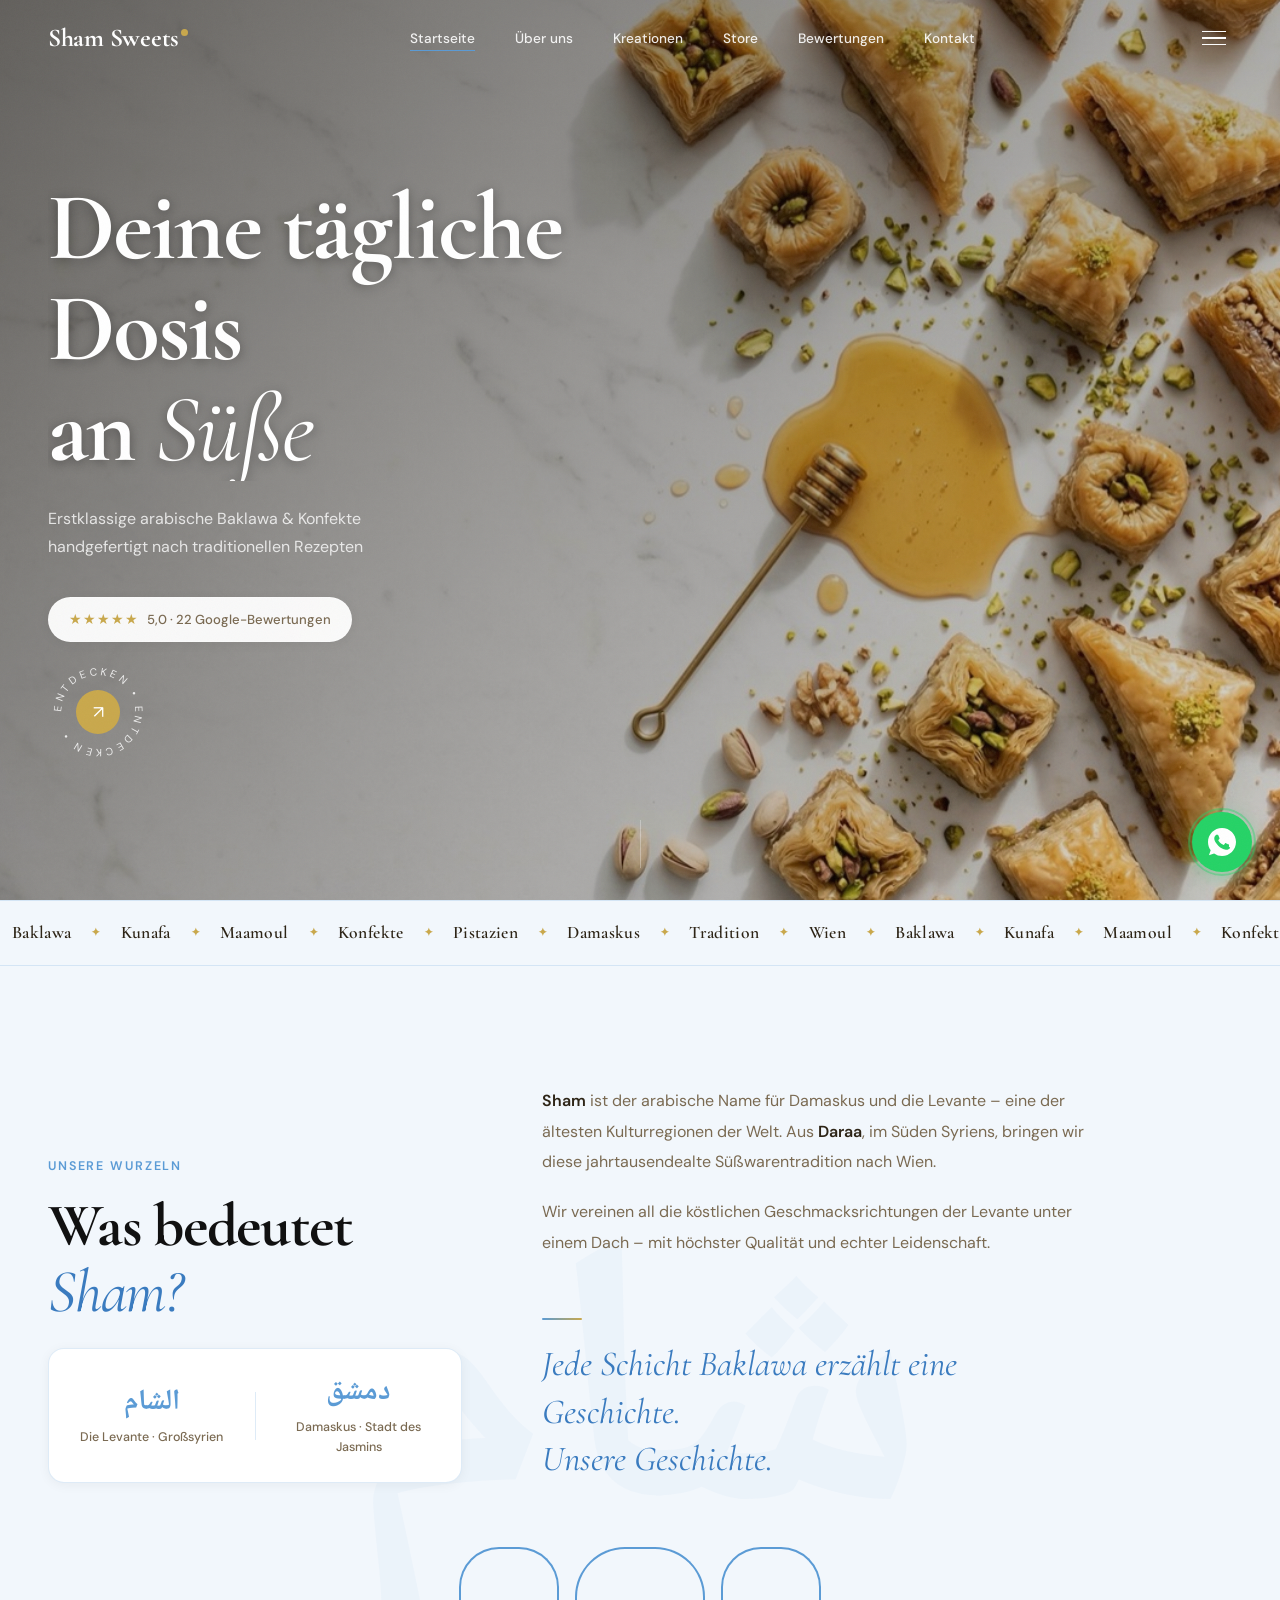
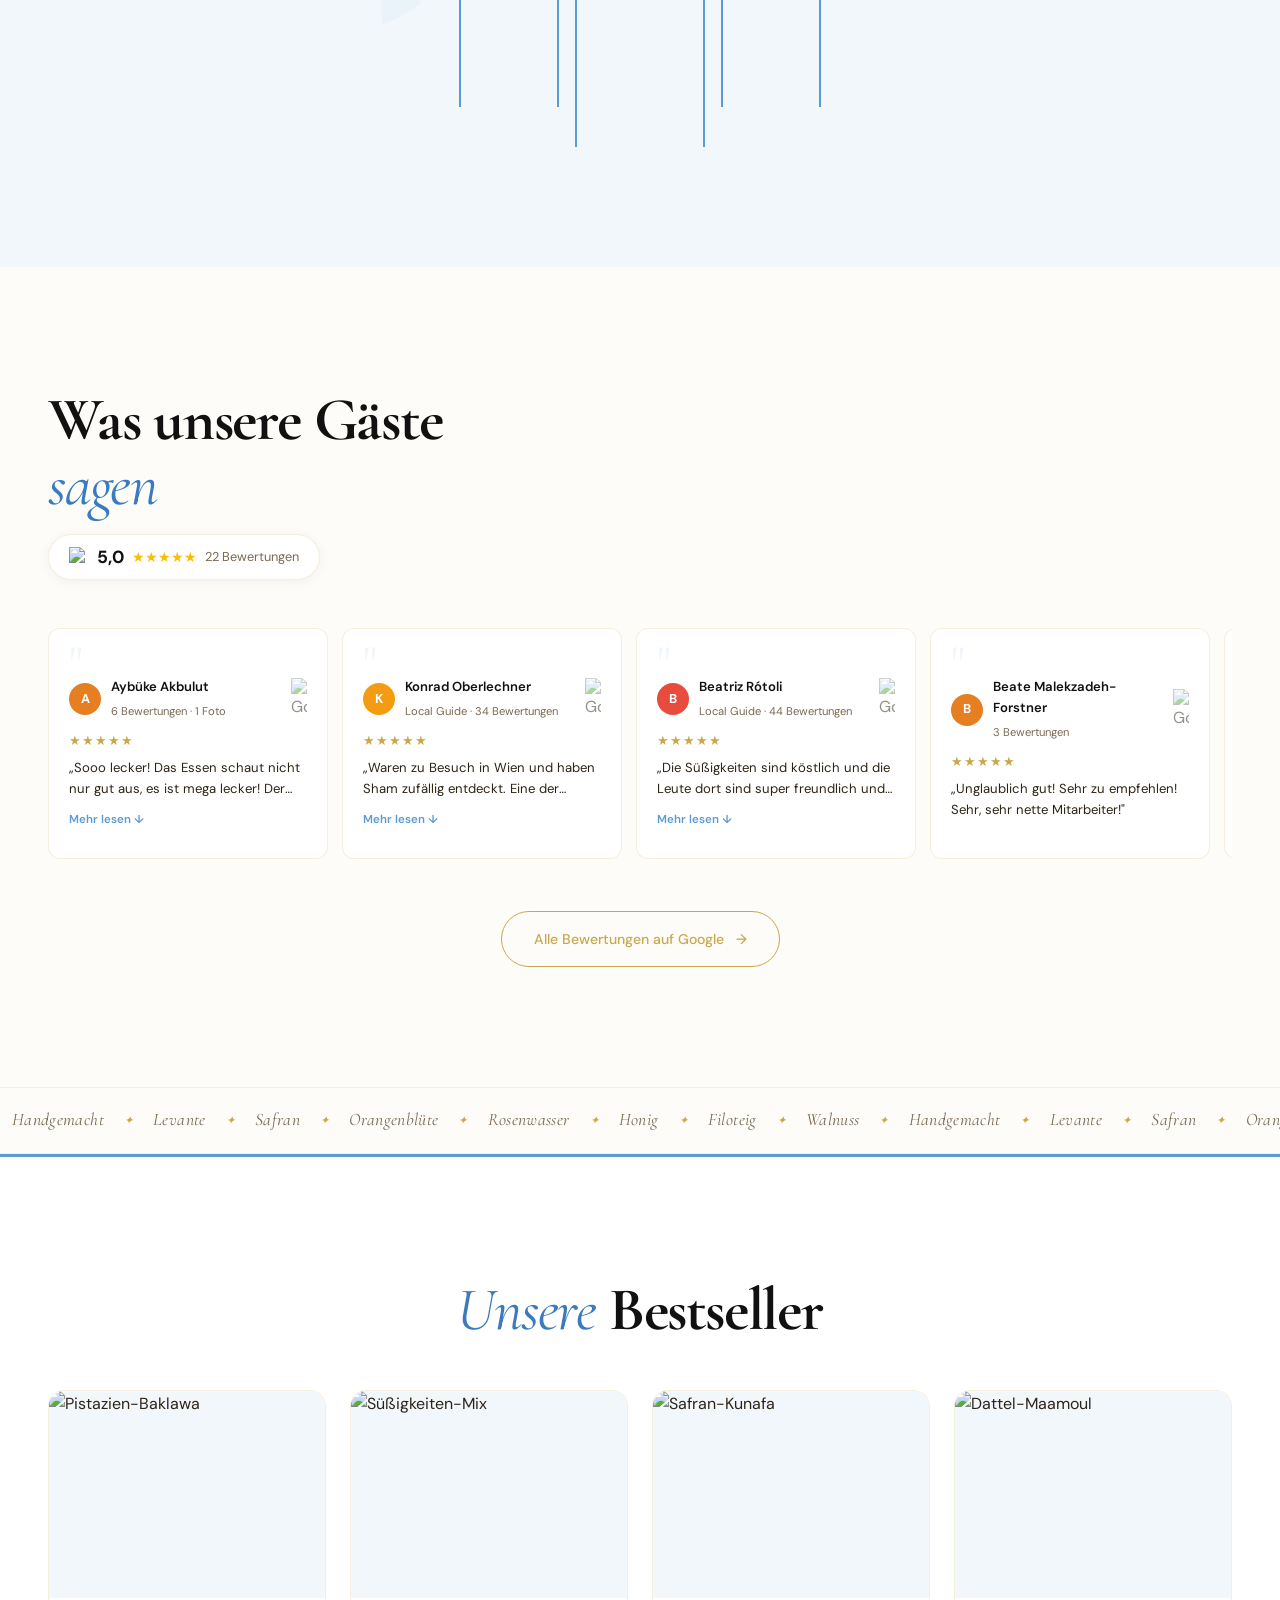
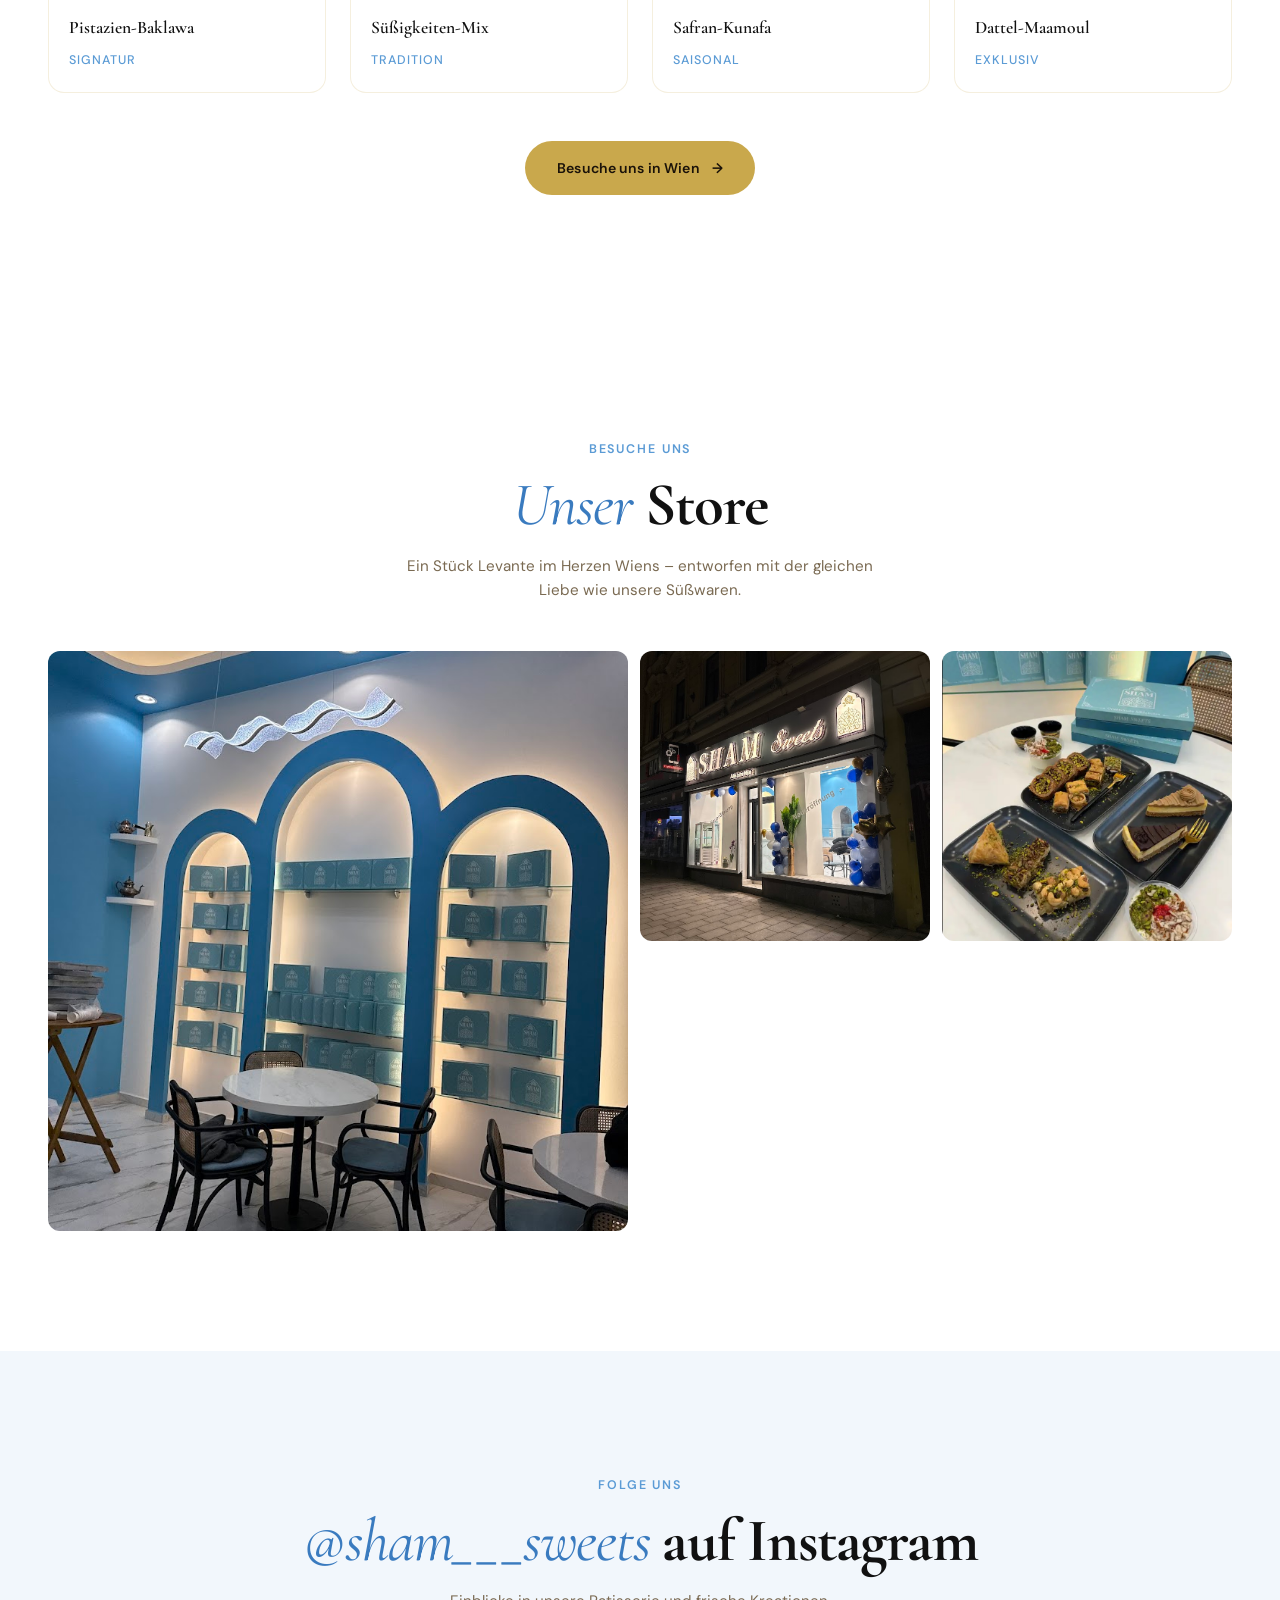
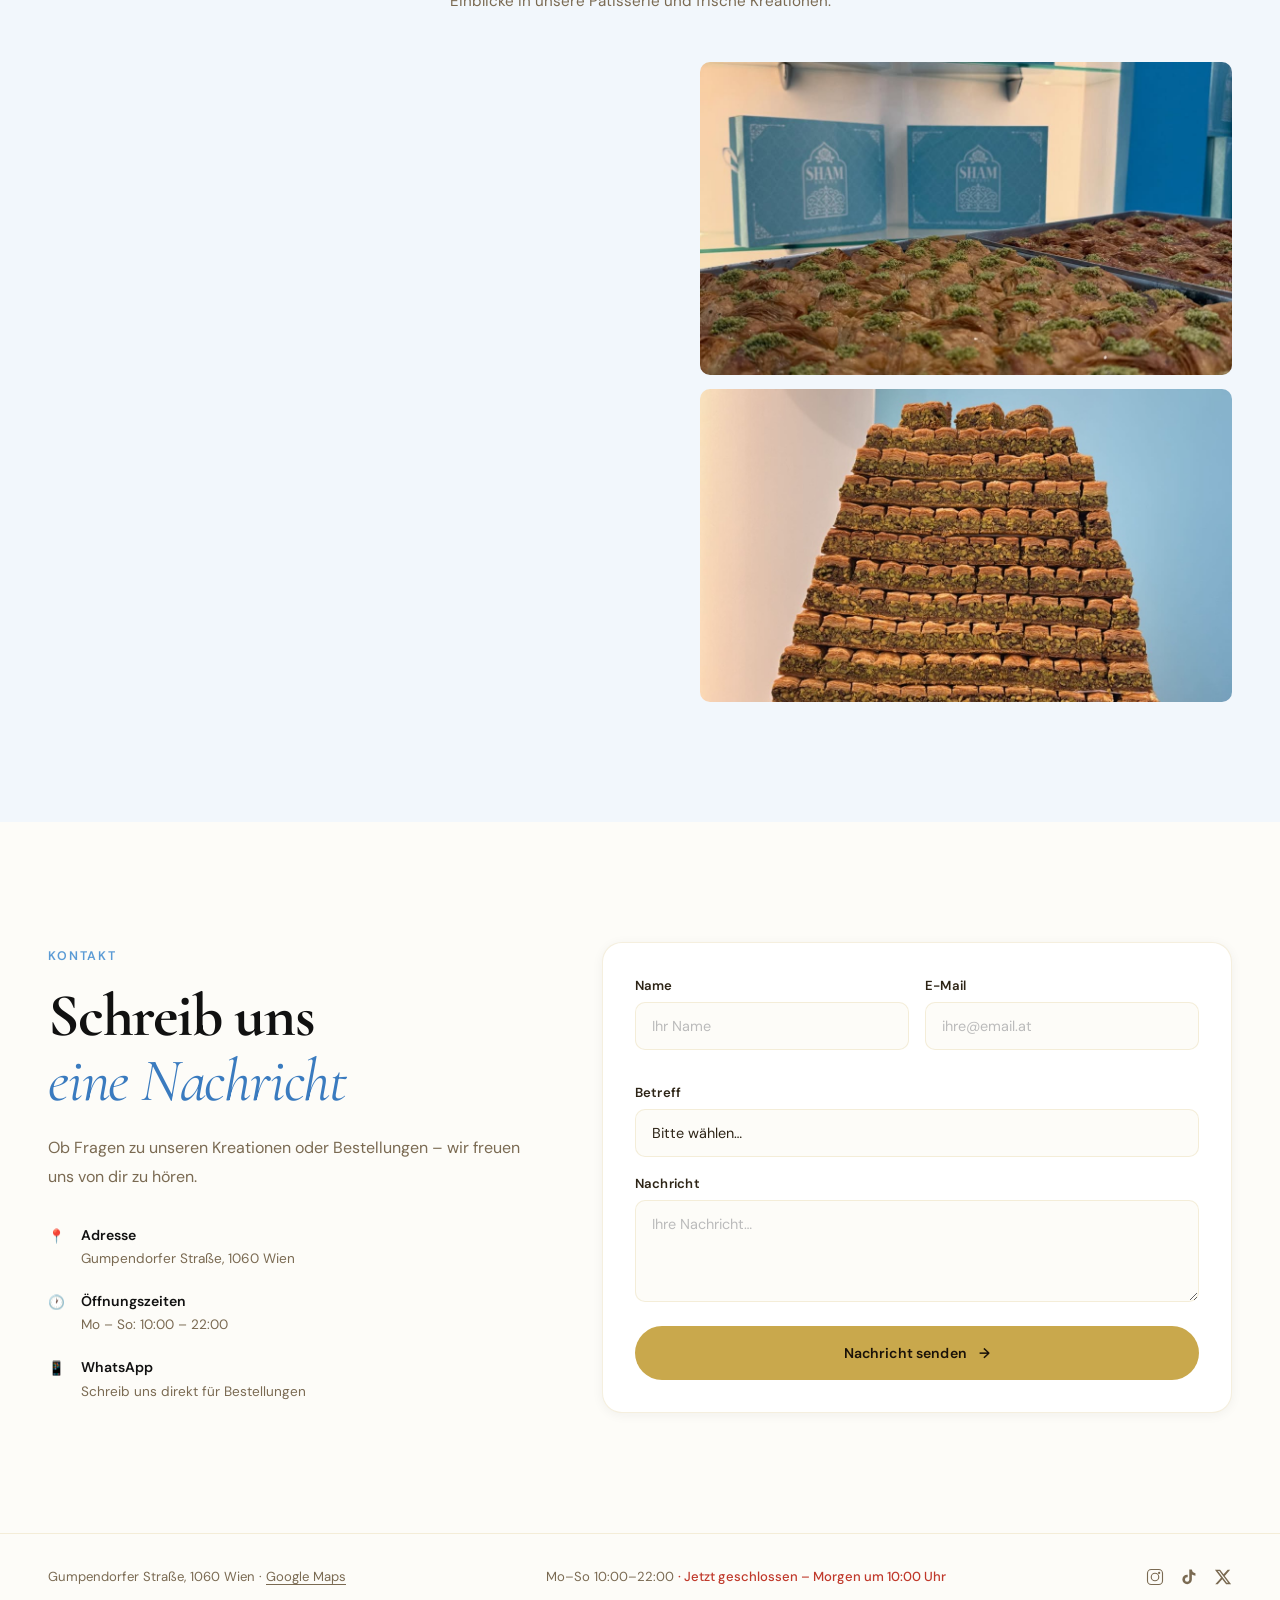
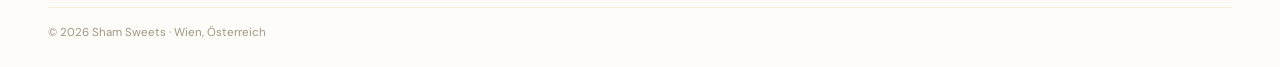
==== commit 05ecc352: "changed layout" ====
--- a/index.html
+++ b/index.html
@@ -215,7 +215,7 @@
             <div class="review-stars">★★★★★</div>
             <p class="review-text">„Waren zu Besuch in Wien und haben Sham zufällig entdeckt. Eine der besten Baklava
               die wir je gegessen haben. Beim nächsten Wien-Besuch auf jeden Fall ein Muss."</p><span
-              class="review-time">vor 3 Wochen · €10–20</span>
+              class="review-time">vor 3 Wochen</span>
           </div>
 
           <div class="review-card">
@@ -228,7 +228,7 @@
             </div>
             <div class="review-stars">★★★★★</div>
             <p class="review-text">„Die Süßigkeiten sind köstlich und die Leute dort sind super freundlich und
-              hilfsbereit :)"</p><span class="review-time">vor 1 Woche · €1–10</span>
+              hilfsbereit :)"</p><span class="review-time">vor 1 Woche</span>
           </div>
 
           <div class="review-card">
@@ -253,7 +253,7 @@
             </div>
             <div class="review-stars">★★★★★</div>
             <p class="review-text">„Das Geschmack ist unbeschreiblich. Lieber mal probieren 😊"</p><span
-              class="review-time">vor 3 Wochen · €1–10</span>
+              class="review-time">vor 3 Wochen</span>
           </div>
 
           <div class="review-card">
@@ -265,8 +265,7 @@
                 class="review-google-icon" width="16">
             </div>
             <div class="review-stars">★★★★★</div>
-            <p class="review-text">„Extrem gute Baklava. Punkt."</p><span class="review-time">vor 3 Wochen ·
-              €1–10</span>
+            <p class="review-text">„Extrem gute Baklava. Punkt."</p><span class="review-time">vor 3 Wochen</span>
           </div>
 
           <div class="review-card">
@@ -278,7 +277,7 @@
                 class="review-google-icon" width="16">
             </div>
             <div class="review-stars">★★★★★</div>
-            <p class="review-text">„Richtig gutes Baklava!"</p><span class="review-time">vor 2 Wochen · €1–10</span>
+            <p class="review-text">„Richtig gutes Baklava!"</p><span class="review-time">vor 2 Wochen</span>
           </div>
 
           <div class="review-card">
@@ -325,7 +324,7 @@
                 class="review-google-icon" width="16">
             </div>
             <div class="review-stars">★★★★★</div>
-            <p class="review-text">„Sehr leckere Süßigkeiten"</p><span class="review-time">vor 3 Wochen · €1–10</span>
+            <p class="review-text">„Sehr leckere Süßigkeiten"</p><span class="review-time">vor 3 Wochen</span>
           </div>
 
           <div class="review-card">
@@ -341,7 +340,7 @@
               class="review-time">vor 5 Tagen</span>
           </div>
         </div>
-        <div class="reviews-cta reveal"><a href="https://maps.google.com" target="_blank" rel="noopener"
+        <div class="reviews-cta reveal"><a href="https://share.google/xMLo72zA3gvzbReQH" target="_blank" rel="noopener"
             class="btn-outline">Alle Bewertungen auf Google <span class="arrow">&#8594;</span></a></div>
       </div>
     </section>
@@ -398,8 +397,9 @@
             </div>
           </article>
         </div>
-        <div class="bestsellers-cta reveal"><a href="#contact" class="btn-dark"><span>Besuche uns in Wien</span> <span
-              class="arrow">&#8594;</span></a></div>
+        <div class="bestsellers-cta reveal"><a href="https://share.google/xMLo72zA3gvzbReQH" target="_blank"
+            rel="noopener" class="btn-dark"><span>Besuche uns in Wien</span> <span class="arrow">&#8594;</span></a>
+        </div>
       </div>
     </section>
 
@@ -533,7 +533,7 @@
   <footer class="footer" id="visit">
     <div class="container">
       <div class="footer-main">
-        <address>Gumpendorfer Straße, 1060 Wien · <a href="https://maps.google.com/?q=Sham+Sweets+Wien" target="_blank"
+        <address>Gumpendorfer Straße, 1060 Wien · <a href="https://share.google/xMLo72zA3gvzbReQH" target="_blank"
             rel="noopener" class="footer-maps-link">Google Maps</a></address>
         <span class="footer-hours">Mo–So 10:00–22:00 <span class="open-now">· Heute geöffnet</span></span>
         <div class="footer-social">
@@ -543,8 +543,8 @@
               <circle cx="12" cy="12" r="5" />
               <circle cx="17.5" cy="6.5" r="1.5" fill="currentColor" stroke="none" />
             </svg></a>
-          <a href="#" target="_blank" aria-label="TikTok"><svg width="18" height="18" viewBox="0 0 24 24"
-              fill="currentColor">
+          <a href="https://www.tiktok.com/@sham.sweets_?is_from_webapp=1&sender_device=pc" target="_blank"
+            aria-label="TikTok"><svg width="18" height="18" viewBox="0 0 24 24" fill="currentColor">
               <path
                 d="M19.59 6.69a4.83 4.83 0 01-3.77-4.25V2h-3.45v13.67a2.89 2.89 0 01-2.88 2.5 2.89 2.89 0 01-2.89-2.89 2.89 2.89 0 012.89-2.89c.28 0 .54.04.79.1v-3.5a6.37 6.37 0 00-.79-.05A6.34 6.34 0 003.15 15.2a6.34 6.34 0 006.34 6.34 6.34 6.34 0 006.34-6.34V8.73a8.19 8.19 0 004.76 1.52v-3.4a4.85 4.85 0 01-1-.16z" />
             </svg></a>
--- a/styles.css
+++ b/styles.css
@@ -51,7 +51,25 @@
   line-height: 1.6;
   overflow-x: hidden;
   -webkit-font-smoothing: antialiased;
-}
+  /* Sticky scroll — proximity so scrolling still feels natural */
+  scroll-snap-type: y proximity;
+}
+
+/* Each major section snaps into place */
+.hero,
+.section,
+.marquee,
+footer {
+  scroll-snap-align: start;
+  scroll-margin-top: 0px;
+}
+
+/* Sections below hero need navbar offset so title doesn't hide under nav */
+.section,
+footer {
+  scroll-margin-top: 76px;
+}
+
 
 img {
   display: block;
@@ -302,7 +320,11 @@
 .mobile-drawer {
   position: fixed;
   inset: 0;
-  background: var(--bg);
+  background: linear-gradient(135deg,
+      rgba(20, 14, 4, 0.96) 0%,
+      rgba(26, 18, 9, 0.97) 100%);
+  backdrop-filter: blur(24px);
+  -webkit-backdrop-filter: blur(24px);
   z-index: 105;
   display: flex;
   align-items: center;
@@ -310,6 +332,8 @@
   opacity: 0;
   pointer-events: none;
   transition: opacity 0.4s var(--ease);
+  /* Subtle inner top border */
+  border-top: 1px solid rgba(201, 168, 76, 0.2);
 }
 
 .mobile-drawer.open {
@@ -328,12 +352,14 @@
   font-family: var(--font-display);
   font-size: 2.2rem;
   font-weight: 600;
-  color: var(--black);
-  transition: color 0.25s;
+  color: rgba(255, 255, 255, 0.88);
+  transition: color 0.25s, transform 0.25s var(--ease-spring);
+  display: inline-block;
 }
 
 .mobile-drawer-content a:hover {
-  color: var(--blue);
+  color: var(--gold);
+  transform: translateX(6px);
 }
 
 .mobile-drawer-footer {
@@ -343,8 +369,8 @@
 .mobile-drawer-footer .arabic-accent {
   font-family: var(--font-arabic);
   font-size: 3rem;
-  color: var(--blue-muted);
-  opacity: 0.5;
+  color: var(--gold);
+  opacity: 0.18;
 }
 
 /* HERO */
@@ -1167,18 +1193,50 @@
   font-size: 0.82rem;
   color: var(--text);
   line-height: 1.6;
+  margin-bottom: 6px;
+  /* Clamp to 2 lines */
+  display: -webkit-box;
+  -webkit-line-clamp: 2;
+  line-clamp: 2;
+  -webkit-box-orient: vertical;
+  overflow: hidden;
+  transition: max-height 0.35s var(--ease);
+}
+
+/* When expanded — remove clamp */
+.review-text.expanded {
+  display: block;
+  overflow: visible;
+  -webkit-line-clamp: unset;
+  line-clamp: unset;
+}
+
+/* "Mehr lesen" / "Weniger" toggle button */
+.review-expand-btn {
+  font-size: 0.72rem;
+  font-weight: 600;
+  color: var(--blue);
+  background: none;
+  border: none;
+  padding: 0;
+  cursor: pointer;
   margin-bottom: 8px;
+  transition: color 0.2s;
+}
+
+.review-expand-btn:hover {
+  color: var(--blue-dark);
 }
 
 .review-time {
-  font-size: 0.7rem;
-  color: var(--text-muted);
+  display: none;
 }
 
 .reviews-cta {
   text-align: center;
   margin-top: 40px;
 }
+
 
 /* BESTSELLERS */
 .bestsellers {
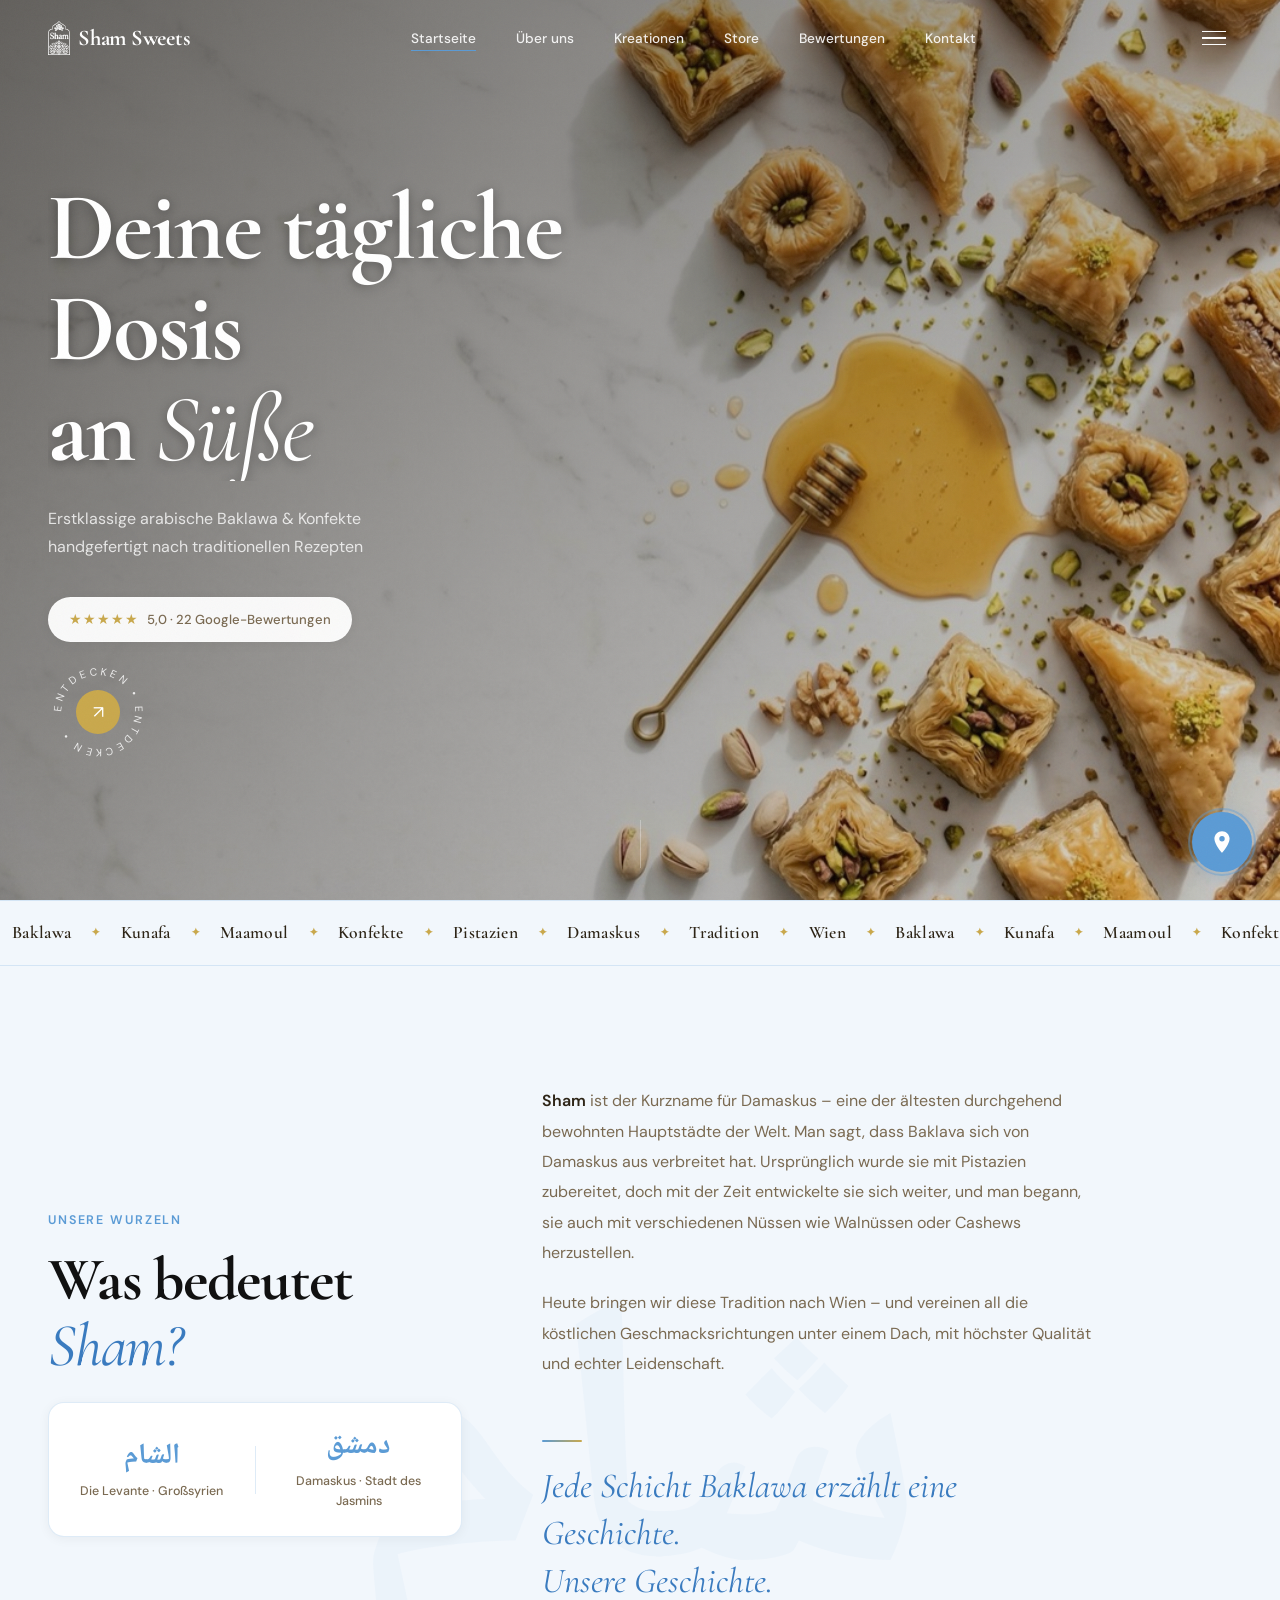
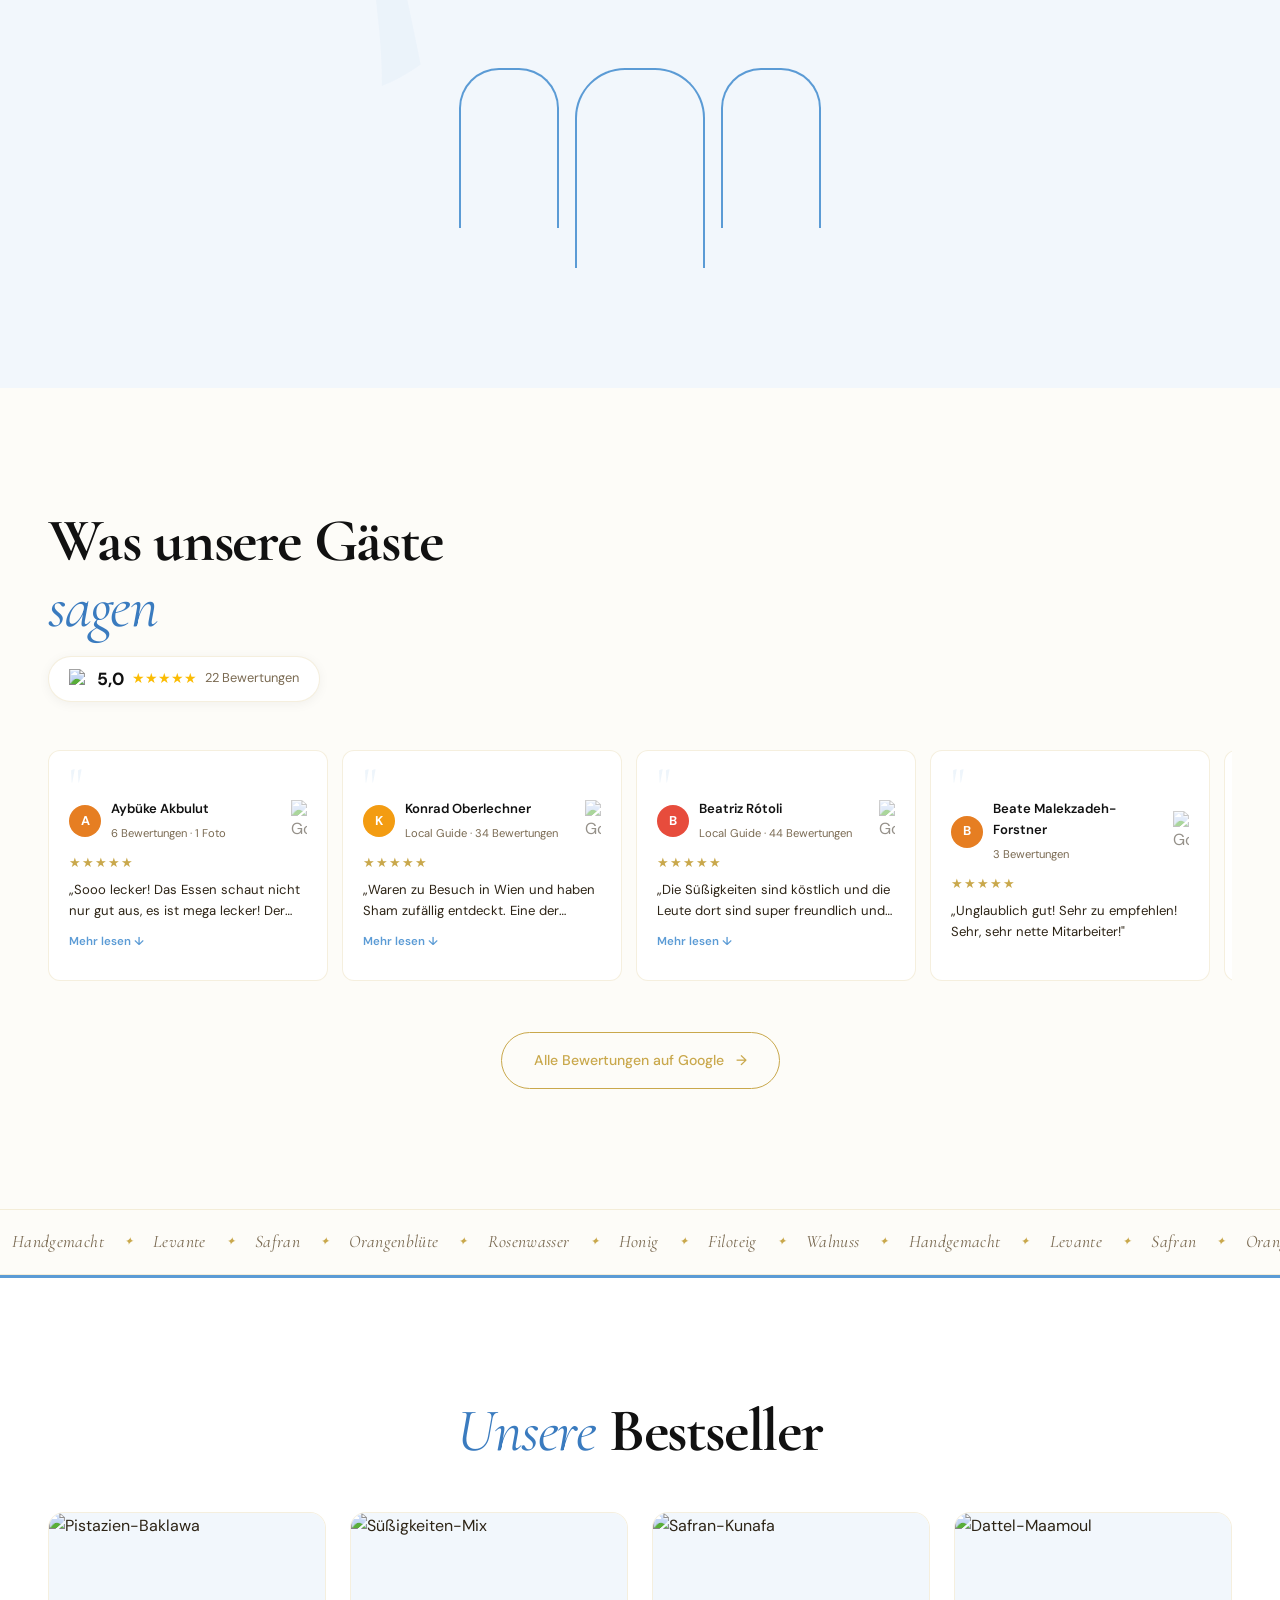
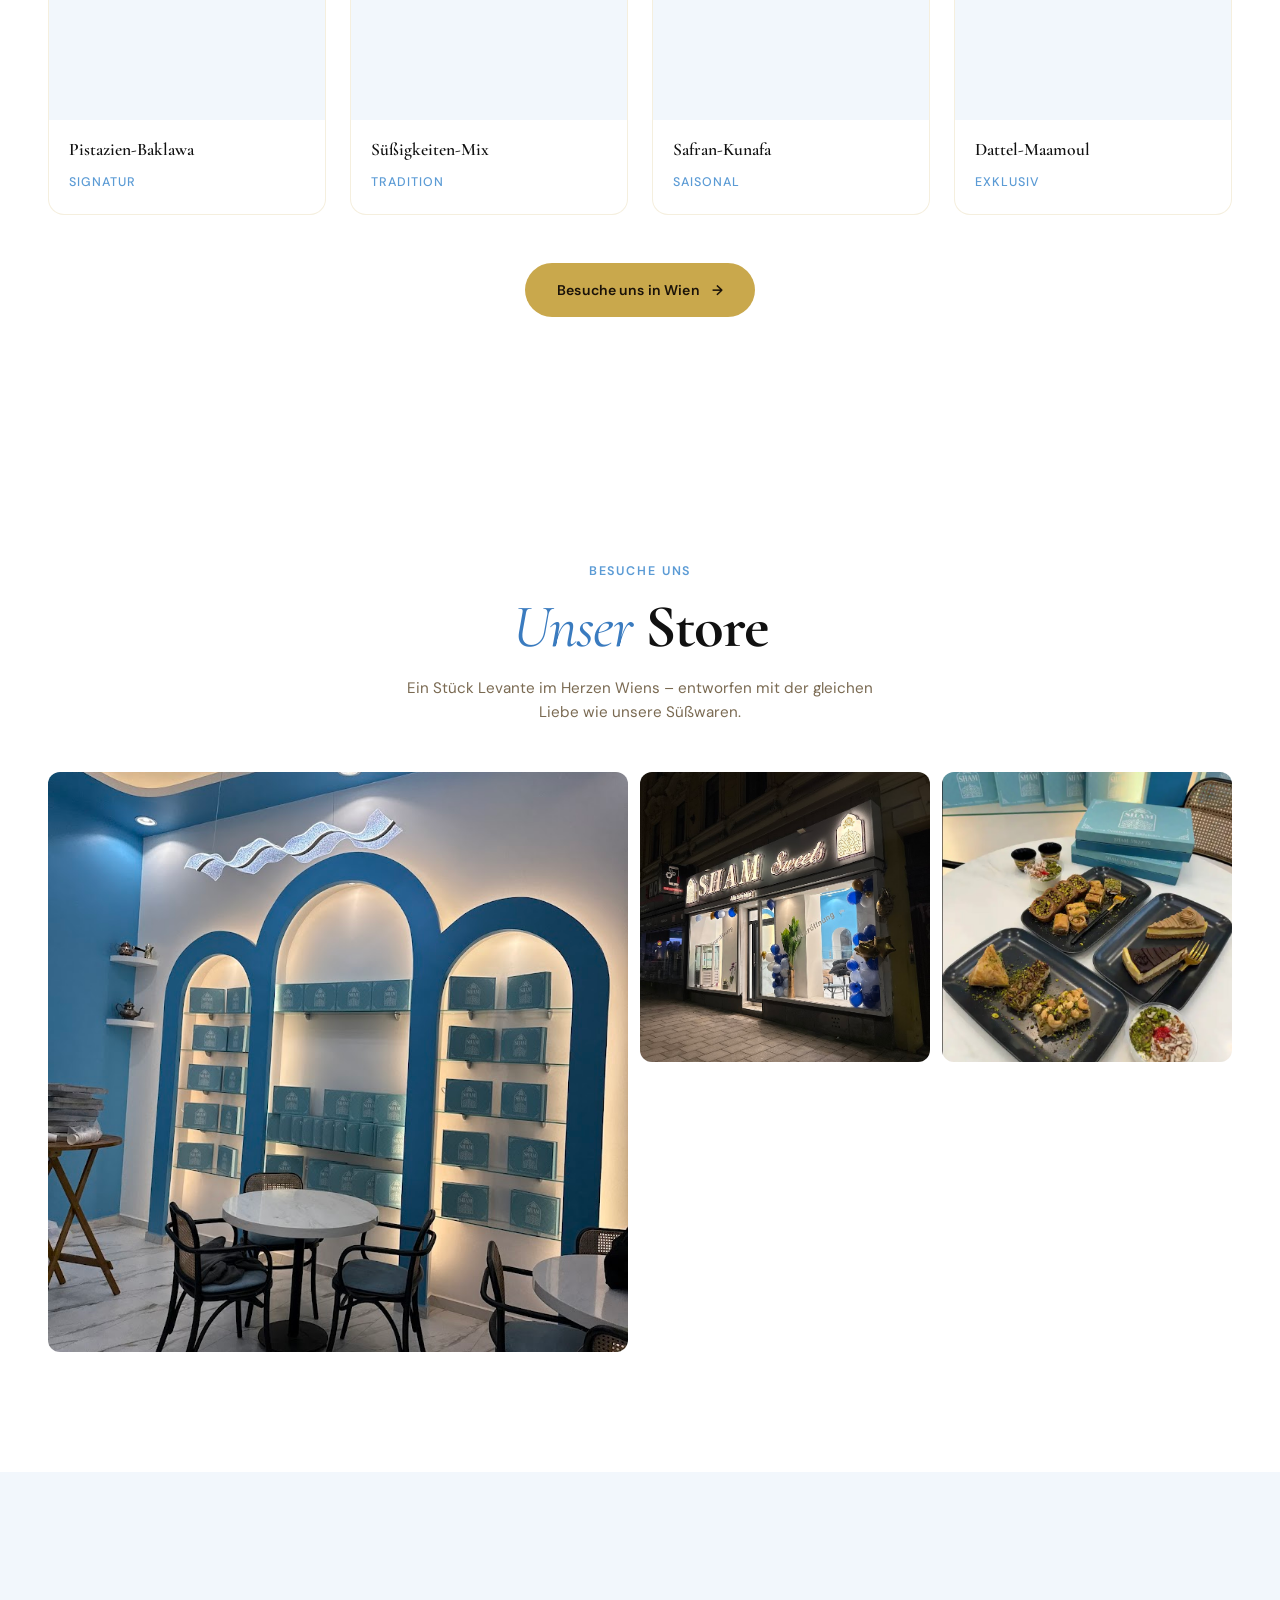
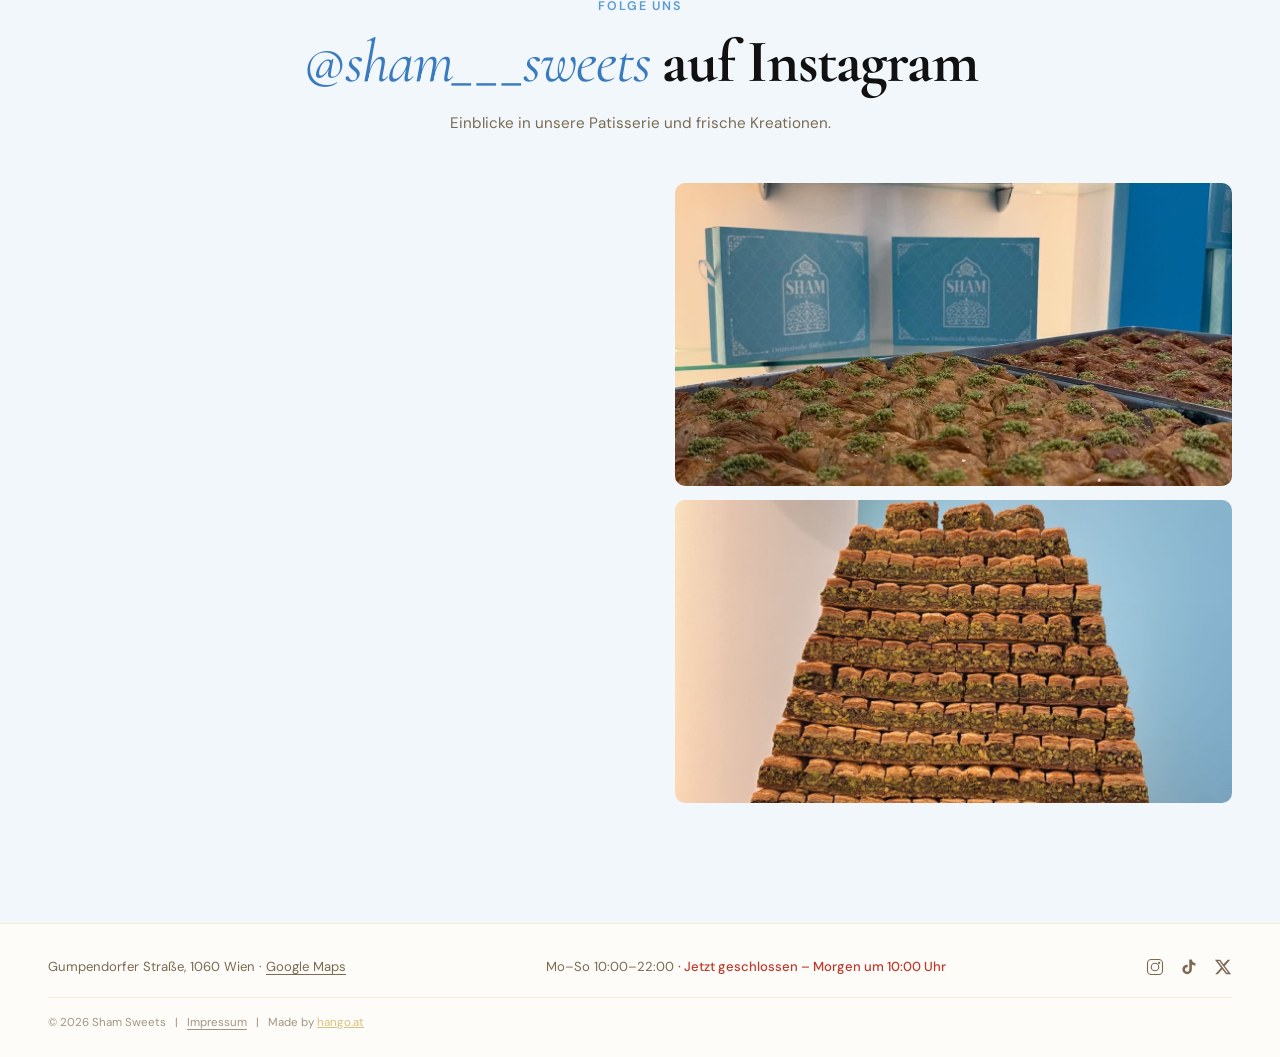
==== commit 3895011d: "final version es fehlen noch bilder vom esse" ====
--- a/index.html
+++ b/index.html
@@ -6,7 +6,7 @@
   <meta name="viewport" content="width=device-width, initial-scale=1.0">
   <meta name="description"
     content="Sham Sweets — Luxuriöse arabische Patisserie in Wien. Handgefertigte Baklawa und Konfekte aus der levantinischen Tradition.">
-  <title>Sham Sweets — Arabische Patisserie Wien</title>
+  <title>Sham Sweets – Wien</title>
 
   <meta property="og:title" content="Sham Sweets — Arabische Patisserie Wien">
   <meta property="og:description"
@@ -14,6 +14,9 @@
   <meta property="og:type" content="website">
   <meta property="og:locale" content="de_AT">
 
+  <link rel="icon" href="/favicon.ico" sizes="any">
+  <link rel="icon" type="image/png" href="/assets/images/favicon-32.png" sizes="32x32">
+  <link rel="apple-touch-icon" href="/assets/images/favicon-180.png">
   <link rel="preload" as="image" href="/assets/images/BaklavaHero.jpeg" fetchpriority="high">
   <link rel="preconnect" href="https://fonts.googleapis.com">
   <link rel="preconnect" href="https://fonts.gstatic.com" crossorigin>
@@ -46,6 +49,7 @@
   <!-- Preloader -->
   <div class="preloader" id="preloader">
     <div class="preloader-inner">
+      <img src="/assets/images/logo.png" alt="" class="preloader-logo" width="100" height="153">
       <span class="preloader-text">Sham Sweets</span>
       <div class="preloader-line"></div>
     </div>
@@ -54,14 +58,15 @@
   <!-- NAV -->
   <nav class="navbar" id="navbar">
     <div class="container nav-inner">
-      <a href="#hero" class="logo">Sham Sweets<span class="logo-dot"></span></a>
+      <a href="#hero" class="logo"><img src="/assets/images/logo.png" alt="Sham Sweets" class="logo-img" width="22"
+          height="34">Sham Sweets</a>
       <ul class="nav-links">
         <li><a href="#hero">Startseite</a></li>
         <li><a href="#sham-story">Über uns</a></li>
         <li><a href="#bestsellers">Kreationen</a></li>
         <li><a href="#gallery">Store</a></li>
         <li><a href="#reviews">Bewertungen</a></li>
-        <li><a href="#contact">Kontakt</a></li>
+        <li><a href="#visit">Kontakt</a></li>
       </ul>
       <button class="hamburger" id="hamburger" aria-label="Menü" aria-expanded="false">
         <span class="bar"></span><span class="bar"></span><span class="bar"></span>
@@ -77,7 +82,7 @@
       <a href="#bestsellers">Kreationen</a>
       <a href="#gallery">Store</a>
       <a href="#reviews">Bewertungen</a>
-      <a href="#contact">Kontakt</a>
+      <a href="#visit">Kontakt</a>
       <div class="mobile-drawer-footer"><span class="arabic-accent">شام</span></div>
     </div>
   </div>
@@ -160,11 +165,13 @@
             </div>
           </div>
           <div class="sham-story-right">
-            <p class="reveal"><strong>Sham</strong> ist der arabische Name für Damaskus und die Levante – eine der
-              ältesten Kulturregionen der Welt. Aus <strong>Daraa</strong>, im Süden Syriens, bringen wir diese
-              jahrtausendealte Süßwarentradition nach Wien.</p>
-            <p class="reveal" style="transition-delay:0.1s">Wir vereinen all die köstlichen Geschmacksrichtungen der
-              Levante unter einem Dach – mit höchster Qualität und echter Leidenschaft.</p>
+            <p class="reveal"><strong>Sham</strong> ist der Kurzname für Damaskus – eine der ältesten durchgehend
+              bewohnten Hauptstädte der Welt. Man sagt, dass Baklava sich von Damaskus aus verbreitet hat. Ursprünglich
+              wurde sie mit Pistazien zubereitet, doch mit der Zeit entwickelte sie sich weiter, und man begann, sie
+              auch mit verschiedenen Nüssen wie Walnüssen oder Cashews herzustellen.</p>
+            <p class="reveal" style="transition-delay:0.1s">Heute bringen wir diese Tradition nach Wien – und vereinen
+              all die köstlichen Geschmacksrichtungen unter einem Dach, mit höchster Qualität und echter Leidenschaft.
+            </p>
             <div class="sham-signature reveal" style="transition-delay:0.2s">
               <span class="sham-signature-line" aria-hidden="true"></span>
               <em>Jede Schicht Baklawa erzählt eine Geschichte.<br>Unsere Geschichte.</em>
@@ -483,50 +490,6 @@
     </section>
 
 
-    <!-- ======================== CONTACT FORM ======================== -->
-    <section class="section contact-section" id="contact">
-      <div class="container">
-        <div class="contact-inner">
-          <div class="contact-info reveal">
-            <span class="section-label">Kontakt</span>
-            <h2 class="section-title">Schreib uns<br><em>eine Nachricht</em></h2>
-            <p>Ob Fragen zu unseren Kreationen oder Bestellungen – wir freuen uns von dir zu hören.</p>
-            <div class="contact-details">
-              <div class="contact-detail"><span class="contact-detail-icon">📍</span>
-                <div><strong>Adresse</strong><span>Gumpendorfer Straße, 1060 Wien</span></div>
-              </div>
-              <div class="contact-detail"><span class="contact-detail-icon">🕐</span>
-                <div><strong>Öffnungszeiten</strong><span>Mo – So: 10:00 – 22:00</span></div>
-              </div>
-              <div class="contact-detail"><span class="contact-detail-icon">📱</span>
-                <div><strong>WhatsApp</strong><span>Schreib uns direkt für Bestellungen</span></div>
-              </div>
-            </div>
-          </div>
-          <div class="contact-form-wrap reveal" style="transition-delay:0.12s">
-            <div class="contact-form-card">
-              <div class="contact-form-body">
-                <div class="form-row">
-                  <div class="form-group"><label for="cf-name">Name</label><input type="text" id="cf-name"
-                      placeholder="Ihr Name" required></div>
-                  <div class="form-group"><label for="cf-email">E-Mail</label><input type="email" id="cf-email"
-                      placeholder="ihre@email.at" required></div>
-                </div>
-                <div class="form-group"><label for="cf-subject">Betreff</label><select id="cf-subject">
-                    <option value="">Bitte wählen…</option>
-                    <option value="bestellung">Bestellung</option>
-                    <option value="allgemein">Allgemeine Frage</option>
-                  </select></div>
-                <div class="form-group"><label for="cf-message">Nachricht</label><textarea id="cf-message" rows="4"
-                    placeholder="Ihre Nachricht…" required></textarea></div>
-                <button type="button" class="btn-dark btn-submit" onclick="handleContactForm()"><span>Nachricht
-                    senden</span> <span class="arrow">&#8594;</span></button>
-              </div>
-            </div>
-          </div>
-        </div>
-      </div>
-    </section>
   </main>
 
   <!-- ======================== FOOTER ======================== -->
@@ -556,19 +519,21 @@
         </div>
       </div>
       <div class="footer-bottom">
-        <p>&copy; 2026 Sham Sweets · Wien, Österreich</p>
+        <p>&copy; 2026 Sham Sweets &nbsp;&nbsp;|&nbsp;&nbsp; <a href="impressum.html"
+            class="footer-legal-link">Impressum</a> &nbsp;&nbsp;|&nbsp;&nbsp; Made by <a href="https://hango.at"
+            target="_blank" rel="noopener" style="text-decoration: underline; color: var(--gold);">hango.at</a></p>
       </div>
     </div>
   </footer>
 
-  <!-- ======================== WHATSAPP FLOAT ======================== -->
-  <a href="https://wa.me/43XXXXXXXXXX?text=Hallo%20Sham%20Sweets!%20Ich%20möchte%20gerne%20bestellen."
-    class="whatsapp-float" target="_blank" rel="noopener" aria-label="WhatsApp Bestellung">
-    <svg viewBox="0 0 32 32" width="28" height="28" fill="#fff">
+  <!-- ======================== FIND US FLOAT ======================== -->
+  <a href="https://share.google/xMLo72zA3gvzbReQH" class="findus-float" target="_blank" rel="noopener"
+    aria-label="Finde uns">
+    <svg viewBox="0 0 24 24" width="26" height="26" fill="#fff">
       <path
-        d="M16.004 0h-.008C7.174 0 0 7.176 0 16.004c0 3.5 1.132 6.742 3.054 9.378L1.054 31.07l5.918-1.958A15.907 15.907 0 0016.004 32C24.826 32 32 24.826 32 16.004 32 7.176 24.826 0 16.004 0zm9.32 22.614c-.39 1.1-2.286 2.1-3.152 2.164-.792.058-1.764.082-2.846-.18a26.167 26.167 0 01-2.578-.954c-4.536-1.96-7.496-6.562-7.724-6.868-.228-.306-1.862-2.478-1.862-4.726s1.18-3.354 1.598-3.812c.418-.458.912-.572 1.216-.572.304 0 .608.002.874.016.28.014.658-.106.93.71.39.904 1.162 2.836 1.264 3.04.102.206.17.446.034.718-.136.272-.204.442-.408.68-.204.238-.43.532-.614.714-.204.204-.416.426-.178.836.238.41 1.058 1.748 2.272 2.832 1.562 1.394 2.878 1.826 3.288 2.032.41.206.65.172.888-.104.238-.272 1.022-1.19 1.294-1.598.272-.41.544-.34.912-.204.37.136 2.344 1.106 2.744 1.306.41.206.682.306.782.476.102.17.102.986-.288 2.086z" />
+        d="M12 2C8.13 2 5 5.13 5 9c0 5.25 7 13 7 13s7-7.75 7-13c0-3.87-3.13-7-7-7zm0 9.5a2.5 2.5 0 010-5 2.5 2.5 0 010 5z" />
     </svg>
-    <span class="whatsapp-tooltip">Bestellen via WhatsApp</span>
+    <span class="findus-tooltip">Finde uns</span>
   </a>
 
   <script src="script.js" defer></script>
--- a/styles.css
+++ b/styles.css
@@ -138,16 +138,20 @@
 
 .preloader-inner {
   text-align: center;
+  display: flex;
+  flex-direction: column;
+  align-items: center;
 }
 
 .preloader-text {
   font-family: var(--font-display);
-  font-size: 2rem;
-  font-weight: 700;
-  color: var(--black);
+  font-size: 1.2rem;
+  font-weight: 600;
+  color: var(--text-muted);
+  letter-spacing: 0.08em;
   display: block;
   margin-bottom: 16px;
-  animation: preloaderFadeIn 0.8s var(--ease) both;
+  animation: preloaderFadeIn 0.8s var(--ease) 0.4s both;
 }
 
 .preloader-line {
@@ -227,21 +231,49 @@
 
 .logo {
   font-family: var(--font-display);
-  font-size: 1.6rem;
+  font-size: 1.4rem;
   font-weight: 700;
   color: #ffffff;
   letter-spacing: -0.01em;
   transition: color 0.4s var(--ease);
-}
-
-.logo-dot {
-  display: inline-block;
-  width: 7px;
-  height: 7px;
-  background: var(--gold);
-  border-radius: 50%;
-  margin-left: 2px;
-  vertical-align: super;
+  display: flex;
+  align-items: center;
+  gap: 8px;
+}
+
+.logo-img {
+  object-fit: contain;
+  flex-shrink: 0;
+  filter: brightness(3) saturate(0);
+  transition: transform 0.3s var(--ease), filter 0.5s var(--ease);
+}
+
+.navbar.scrolled .logo-img {
+  filter: brightness(1) saturate(1);
+}
+
+.logo:hover .logo-img {
+  transform: scale(1.06);
+}
+
+/* Preloader logo — centered above text */
+.preloader-logo {
+  display: block;
+  margin: 0 auto 20px;
+  object-fit: contain;
+  animation: preloaderLogoIn 1s var(--ease) both;
+}
+
+@keyframes preloaderLogoIn {
+  from {
+    opacity: 0;
+    transform: scale(0.8) translateY(10px);
+  }
+
+  to {
+    opacity: 1;
+    transform: scale(1) translateY(0);
+  }
 }
 
 .nav-links {
@@ -1763,32 +1795,15 @@
   }
 }
 
-/* Logo breathing dot */
-.logo-dot {
-  animation: logoDotPulse 3s var(--ease) infinite;
-}
-
-@keyframes logoDotPulse {
-
-  0%,
-  100% {
-    opacity: 1;
-    transform: scale(1);
-  }
-
-  50% {
-    opacity: 0.5;
-    transform: scale(1.4);
-  }
-}
+/* Logo hover animation handled in .logo-img */
 
 /* WhatsApp button entrance */
-.whatsapp-float {
+.findus-float {
   opacity: 0;
-  animation: whatsappIn 0.6s var(--ease-out) 2s forwards;
-}
-
-@keyframes whatsappIn {
+  animation: findusIn 0.6s var(--ease-out) 2s forwards;
+}
+
+@keyframes findusIn {
   from {
     opacity: 0;
     transform: scale(0.5) translateY(20px);
@@ -1890,7 +1905,7 @@
     opacity: 1;
   }
 
-  .whatsapp-float {
+  .findus-float {
     opacity: 1;
   }
 }
@@ -2017,9 +2032,8 @@
 .instagram-grid {
   display: grid;
   grid-template-columns: 1fr 1fr;
-  grid-template-rows: 1fr 1fr;
+  grid-template-rows: auto auto;
   gap: 10px;
-  height: 600px;
 }
 
 .instagram-item {
@@ -2029,12 +2043,28 @@
   display: block;
 }
 
-/* Video spans both rows = full height left side */
+/* Mobile: video spans full width on top row */
 .instagram-item--tall {
-  grid-row: 1 / -1;
-}
-
-.instagram-item img,
+  grid-column: 1 / -1;
+  aspect-ratio: 9 / 12;
+  max-height: 480px;
+}
+
+/* Photos are square */
+.instagram-item:not(.instagram-item--tall) {
+  aspect-ratio: 1;
+}
+
+.instagram-item img {
+  position: absolute;
+  inset: 0;
+  width: 100%;
+  height: 100%;
+  object-fit: cover;
+  transition: transform 0.6s var(--ease);
+}
+
+/* Video: cover to fill, no black bars */
 .instagram-item video {
   position: absolute;
   inset: 0;
@@ -2082,9 +2112,22 @@
 
 @media (min-width: 768px) {
   .instagram-grid {
-    grid-template-columns: 1.2fr 1fr;
-    height: 640px;
+    grid-template-columns: 1.1fr 1fr;
+    grid-template-rows: 1fr 1fr;
     gap: 14px;
+    height: 620px;
+  }
+
+  /* Desktop: video spans both rows on left */
+  .instagram-item--tall {
+    grid-column: 1;
+    grid-row: 1 / -1;
+    aspect-ratio: unset;
+    max-height: unset;
+  }
+
+  .instagram-item:not(.instagram-item--tall) {
+    aspect-ratio: unset;
   }
 }
 
@@ -2257,38 +2300,38 @@
 /* ================================================================
    WHATSAPP FLOATING BUTTON
    ================================================================ */
-.whatsapp-float {
+.findus-float {
   position: fixed;
   bottom: 28px;
   right: 28px;
   width: 60px;
   height: 60px;
-  background: #25D366;
+  background: var(--blue);
   border-radius: 50%;
   display: flex;
   align-items: center;
   justify-content: center;
-  box-shadow: 0 4px 20px rgba(37, 211, 102, 0.35);
+  box-shadow: 0 4px 20px rgba(91, 155, 213, 0.35);
   z-index: 90;
   transition: transform 0.35s var(--ease-spring), box-shadow 0.3s;
 }
 
-.whatsapp-float:hover {
+.findus-float:hover {
   transform: scale(1.1);
-  box-shadow: 0 6px 28px rgba(37, 211, 102, 0.5);
+  box-shadow: 0 6px 28px rgba(91, 155, 213, 0.5);
 }
 
 /* Pulse ring animation */
-.whatsapp-float::before {
+.findus-float::before {
   content: '';
   position: absolute;
   inset: -4px;
   border-radius: 50%;
-  border: 2px solid rgba(37, 211, 102, 0.4);
-  animation: whatsappPulse 2s var(--ease) infinite;
-}
-
-@keyframes whatsappPulse {
+  border: 2px solid rgba(91, 155, 213, 0.4);
+  animation: findusPulse 2s var(--ease) infinite;
+}
+
+@keyframes findusPulse {
   0% {
     transform: scale(1);
     opacity: 1;
@@ -2301,7 +2344,7 @@
 }
 
 /* Tooltip */
-.whatsapp-tooltip {
+.findus-tooltip {
   position: absolute;
   right: 72px;
   background: var(--dark);
@@ -2317,7 +2360,7 @@
   transition: opacity 0.3s, transform 0.3s;
 }
 
-.whatsapp-tooltip::after {
+.findus-tooltip::after {
   content: '';
   position: absolute;
   right: -5px;
@@ -2327,7 +2370,58 @@
   border-left-color: var(--dark);
 }
 
-.whatsapp-float:hover .whatsapp-tooltip {
+.findus-float:hover .findus-tooltip {
   opacity: 1;
   transform: translateX(0);
+}
+
+/* ================================================================
+   IMPRESSUM PAGE
+   ================================================================ */
+.impressum-page {
+  padding-top: 140px;
+}
+
+.impressum-content {
+  max-width: 680px;
+}
+
+.impressum-block {
+  margin-bottom: 32px;
+}
+
+.impressum-block h2 {
+  font-family: var(--font-display);
+  font-size: 1.2rem;
+  font-weight: 600;
+  color: var(--black);
+  margin-bottom: 8px;
+}
+
+.impressum-block p {
+  font-size: 0.92rem;
+  color: var(--text-muted);
+  line-height: 1.8;
+}
+
+.impressum-block a {
+  color: var(--blue);
+  text-decoration: underline;
+  text-underline-offset: 3px;
+}
+
+.impressum-block a:hover {
+  color: var(--blue-dark);
+}
+
+/* Footer legal link */
+.footer-legal-link {
+  color: var(--text-muted);
+  text-decoration: underline;
+  text-underline-offset: 3px;
+  transition: color 0.25s;
+}
+
+.footer-legal-link:hover {
+  color: var(--blue);
 }
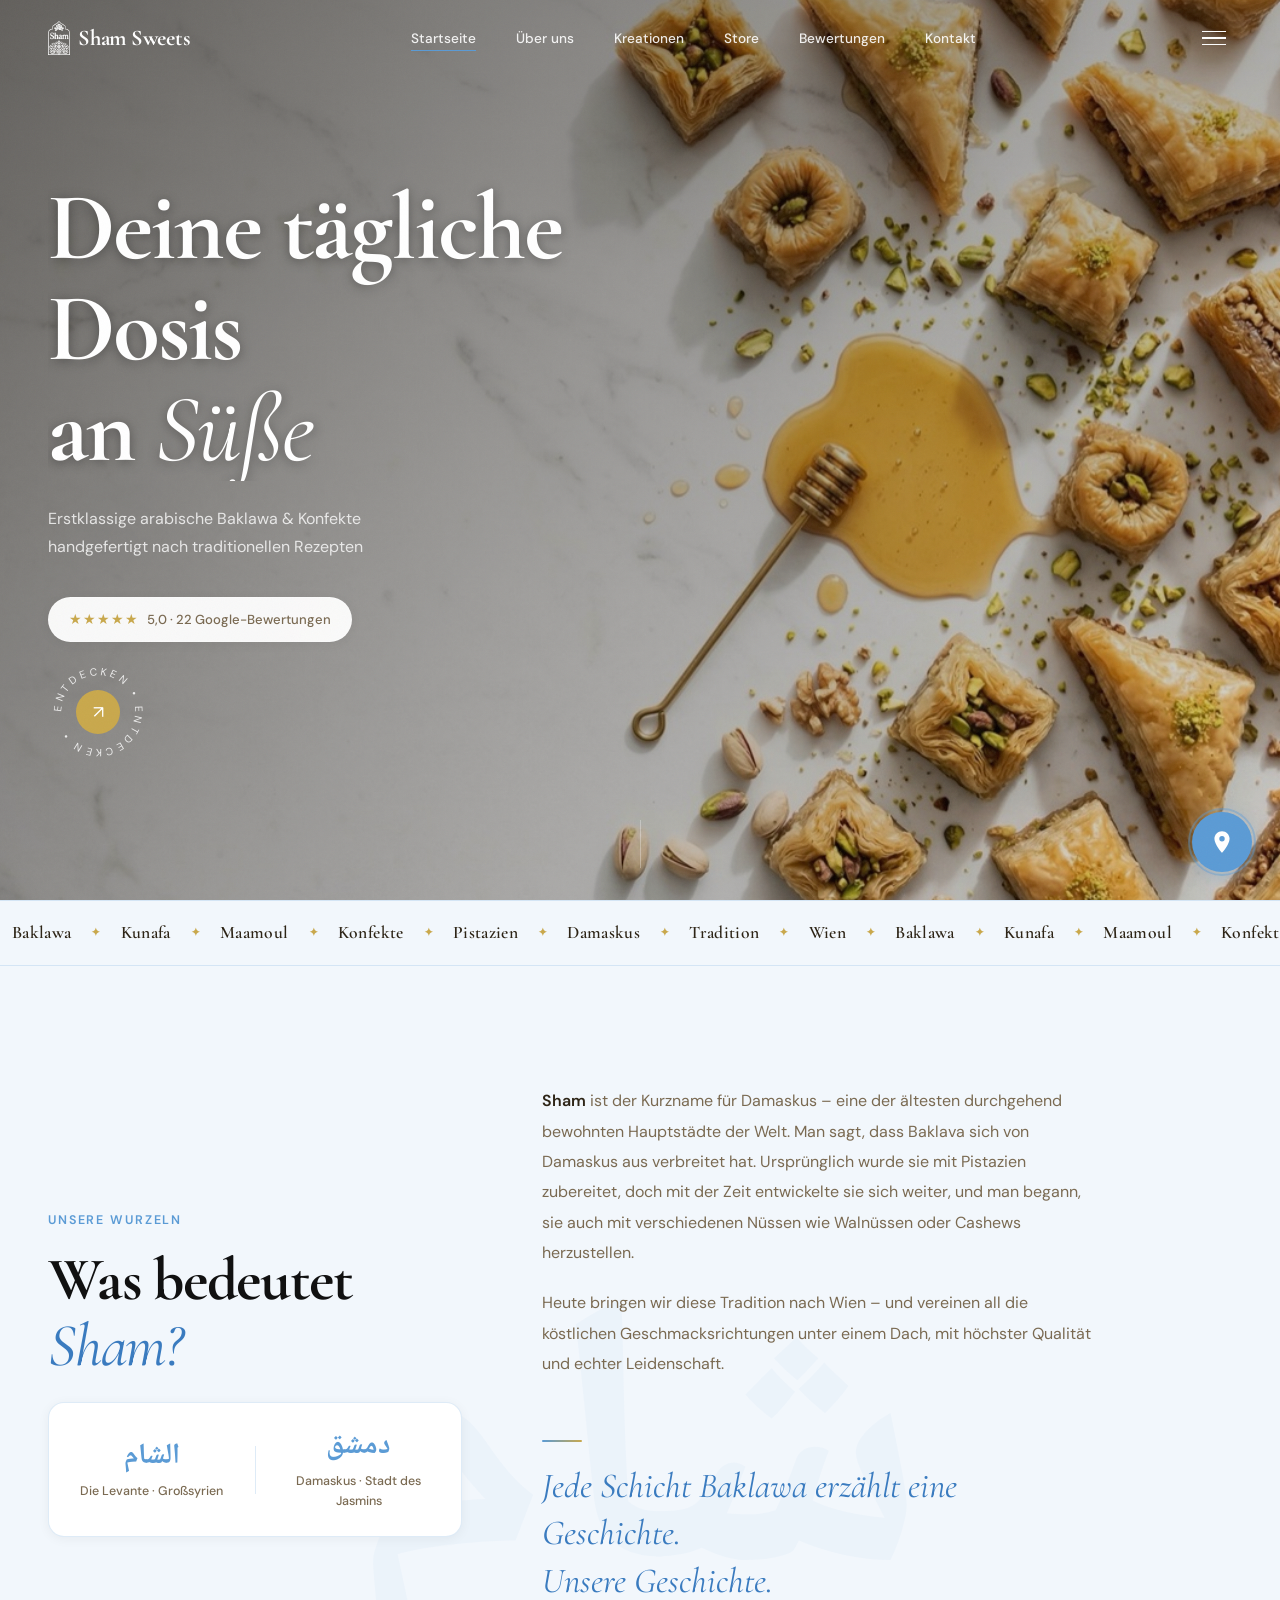
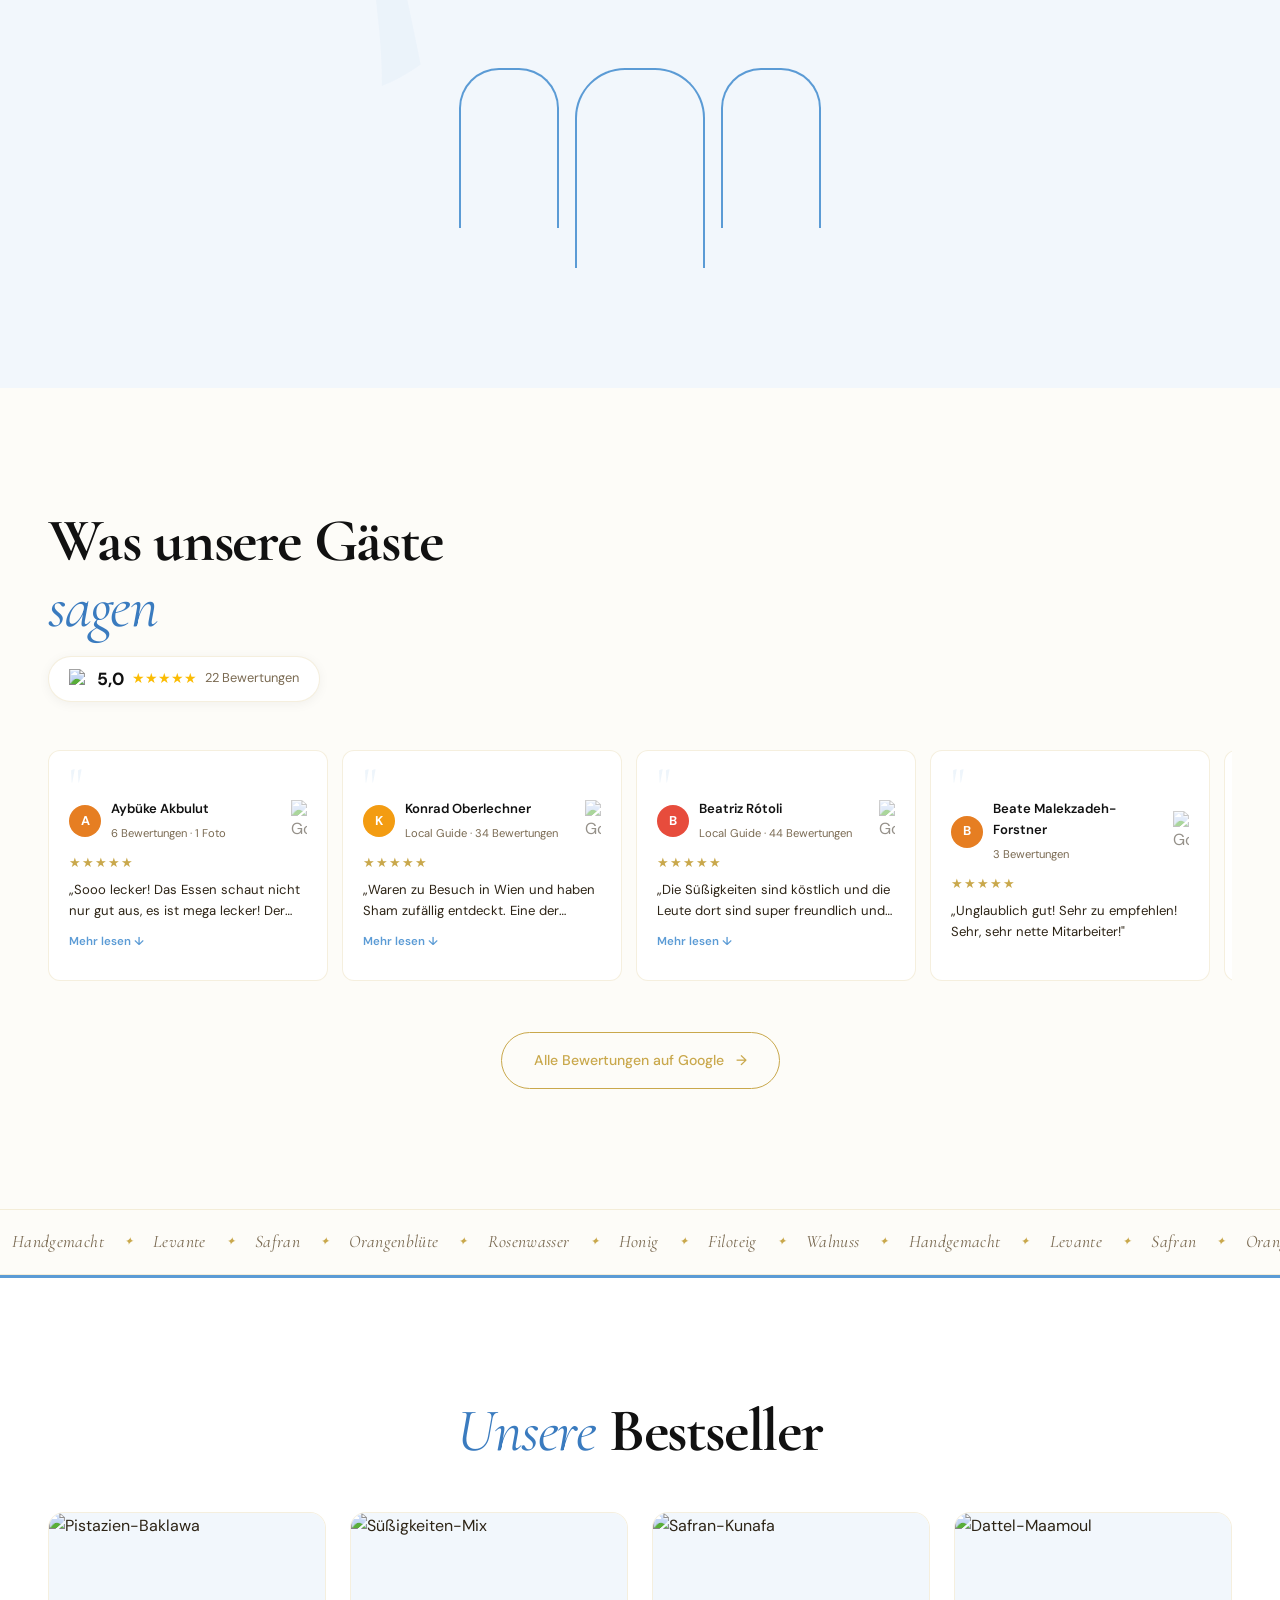
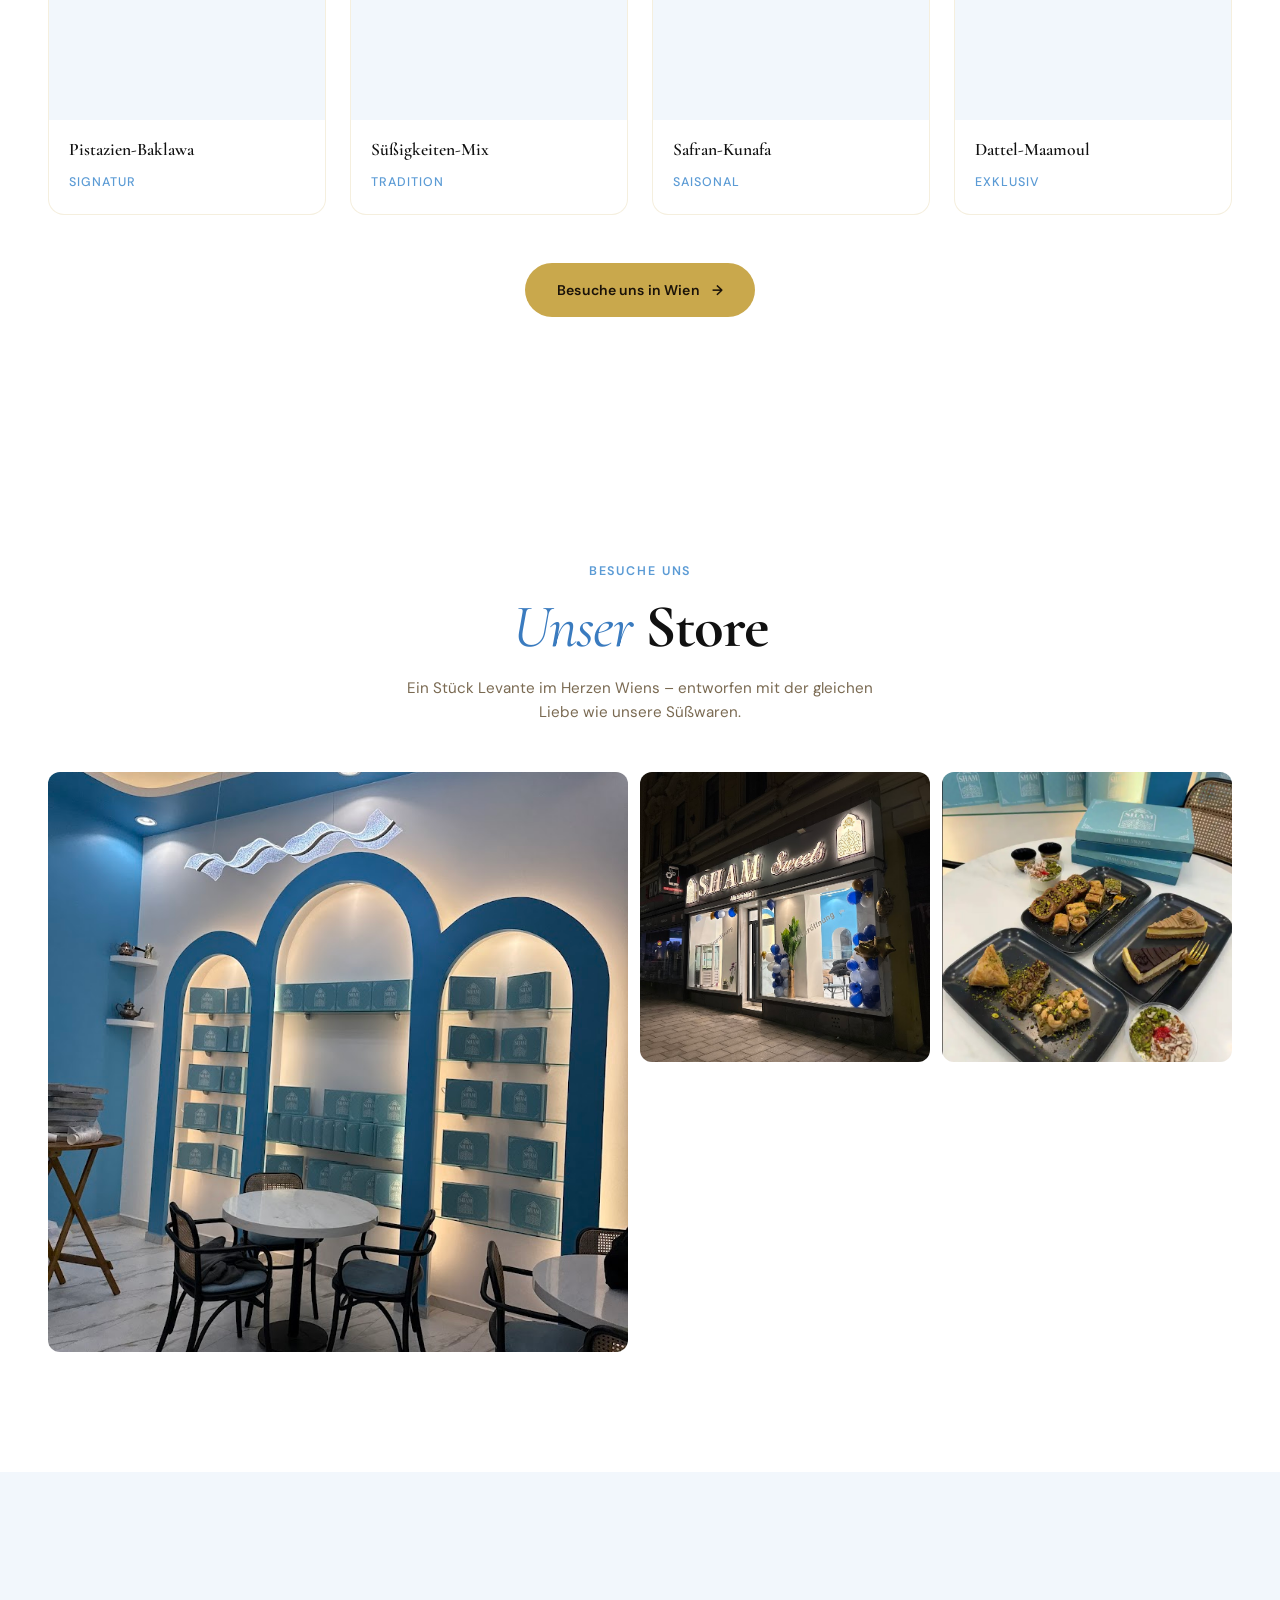
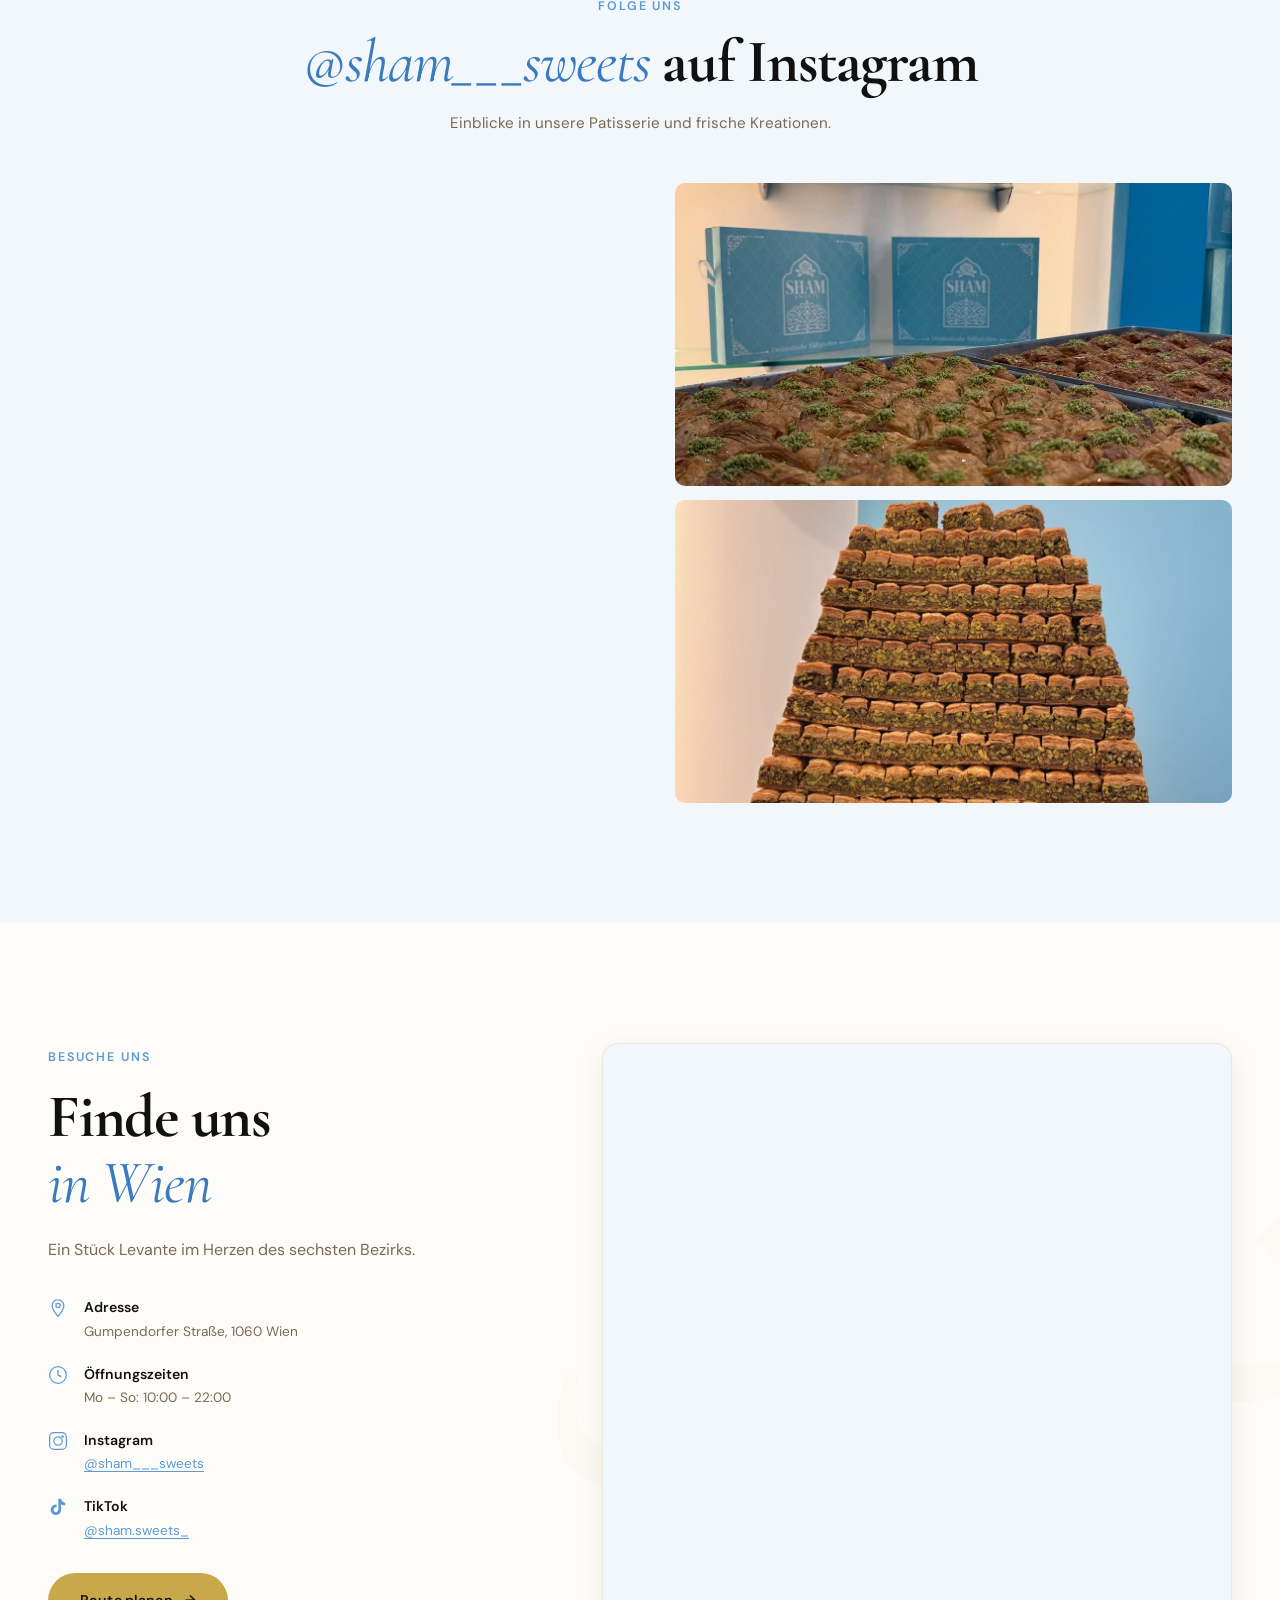
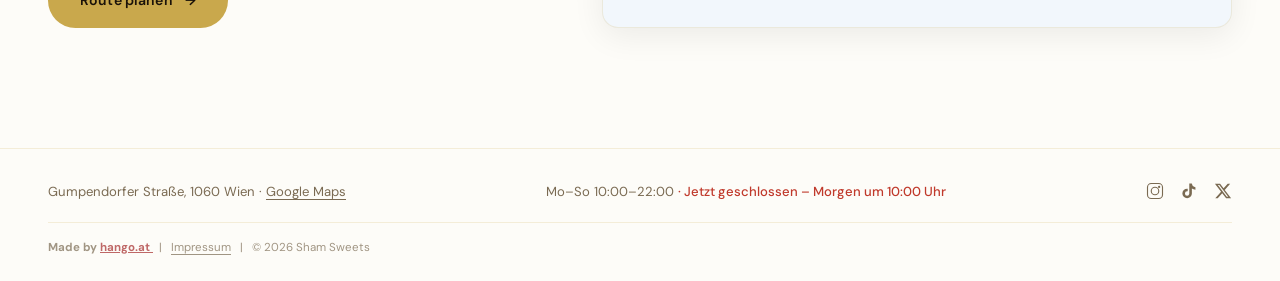
==== commit bb91ce60: "updated contact/footer" ====
--- a/index.html
+++ b/index.html
@@ -489,6 +489,70 @@
       </div>
     </section>
 
+<!-- ======================== CONTACT ======================== -->
+    <section class="section contact-section" id="contact">
+      <div class="contact-arabic-bg" aria-hidden="true">تواصل</div>
+      <div class="container">
+        <div class="contact-inner">
+          <!-- Left: Info -->
+          <div class="contact-info reveal">
+            <span class="section-label">Besuche uns</span>
+            <h2 class="section-title">Finde uns<br><em>in Wien</em></h2>
+            <p>Ein Stück Levante im Herzen des sechsten Bezirks.</p>
+            <div class="contact-details">
+              <div class="contact-detail">
+                <span class="contact-detail-icon">
+                  <svg width="20" height="20" viewBox="0 0 24 24" fill="none" stroke="var(--blue)" stroke-width="1.5"><path d="M12 2C8.13 2 5 5.13 5 9c0 5.25 7 13 7 13s7-7.75 7-13c0-3.87-3.13-7-7-7zm0 9.5a2.5 2.5 0 010-5 2.5 2.5 0 010 5z"/></svg>
+                </span>
+                <div><strong>Adresse</strong><span>Gumpendorfer Straße, 1060 Wien</span></div>
+              </div>
+              <div class="contact-detail">
+                <span class="contact-detail-icon">
+                  <svg width="20" height="20" viewBox="0 0 24 24" fill="none" stroke="var(--blue)" stroke-width="1.5"><circle cx="12" cy="12" r="10"/><path d="M12 6v6l4 2"/></svg>
+                </span>
+                <div><strong>Öffnungszeiten</strong><span>Mo – So: 10:00 – 22:00</span></div>
+              </div>
+              <div class="contact-detail">
+                <span class="contact-detail-icon">
+                  <svg width="20" height="20" viewBox="0 0 24 24" fill="none" stroke="var(--blue)" stroke-width="1.5"><rect x="2" y="2" width="20" height="20" rx="5"/><circle cx="12" cy="12" r="5"/><circle cx="17.5" cy="6.5" r="1.5" fill="var(--blue)" stroke="none"/></svg>
+                </span>
+                <div><strong>Instagram</strong><span><a href="https://www.instagram.com/sham___sweets/" target="_blank" rel="noopener">@sham___sweets</a></span></div>
+              </div>
+              <div class="contact-detail">
+                <span class="contact-detail-icon">
+                  <svg width="20" height="20" viewBox="0 0 24 24" fill="var(--blue)"><path d="M19.59 6.69a4.83 4.83 0 01-3.77-4.25V2h-3.45v13.67a2.89 2.89 0 01-2.88 2.5 2.89 2.89 0 01-2.89-2.89 2.89 2.89 0 012.89-2.89c.28 0 .54.04.79.1v-3.5a6.37 6.37 0 00-.79-.05A6.34 6.34 0 003.15 15.2a6.34 6.34 0 006.34 6.34 6.34 6.34 0 006.34-6.34V8.73a8.19 8.19 0 004.76 1.52v-3.4a4.85 4.85 0 01-1-.16z"/></svg>
+                </span>
+                <div><strong>TikTok</strong><span><a href="https://www.tiktok.com/@sham.sweets_" target="_blank" rel="noopener">@sham.sweets_</a></span></div>
+              </div>
+            </div>
+            <div class="contact-directions-cta">
+              <a href="https://share.google/xMLo72zA3gvzbReQH" target="_blank" rel="noopener" class="btn-dark">
+                <span>Route planen</span>
+                <span class="arrow">&#8594;</span>
+              </a>
+            </div>
+          </div>
+
+          <!-- Right: Google Maps -->
+          <div class="contact-map-wrap reveal" style="transition-delay:0.1s">
+            <div class="contact-map-card">
+              <!-- REPLACE the src with your actual embed URL from Google Maps: -->
+              <!-- Go to Google Maps → search "Sham Sweets" → Share → Embed a map → copy the src -->
+              <iframe
+                src="https://www.google.com/maps?q=Sham+Sweets+Gumpendorfer+Straße+1060+Wien&output=embed"
+                width="100%"
+                height="100%"
+                style="border:0;"
+                allowfullscreen=""
+                loading="lazy"
+                referrerpolicy="no-referrer-when-downgrade"
+                title="Sham Sweets auf Google Maps">
+              </iframe>
+            </div>
+          </div>
+        </div>
+      </div>
+    </section>
 
   </main>
 
@@ -519,9 +583,11 @@
         </div>
       </div>
       <div class="footer-bottom">
-        <p>&copy; 2026 Sham Sweets &nbsp;&nbsp;|&nbsp;&nbsp; <a href="impressum.html"
-            class="footer-legal-link">Impressum</a> &nbsp;&nbsp;|&nbsp;&nbsp; Made by <a href="https://hango.at"
-            target="_blank" rel="noopener" style="text-decoration: underline; color: var(--gold);">hango.at</a></p>
+        <p> <b> Made by <a href="https://hango.at" 
+            target="_blank" rel="noopener" style="text-decoration: underline; color: brown;">hango.at </b></a>&nbsp;&nbsp;|&nbsp;&nbsp;
+            <a href="impressum.html"
+            class="footer-legal-link">Impressum</a> &nbsp;&nbsp;|&nbsp;&nbsp; 
+          &copy; 2026 Sham Sweets</p>
       </div>
     </div>
   </footer>
--- a/styles.css
+++ b/styles.css
@@ -2424,4 +2424,78 @@
 
 .footer-legal-link:hover {
   color: var(--blue);
+}
+/* ================================================================
+   CONTACT SECTION — Map variant
+   Append to bottom of styles.css
+   ================================================================ */
+.contact-section {
+  position: relative;
+  overflow: hidden;
+}
+
+.contact-arabic-bg {
+  position: absolute;
+  font-family: var(--font-arabic);
+  font-size: clamp(10rem, 25vw, 24rem);
+  font-weight: 700;
+  color: var(--gold);
+  opacity: 0.03;
+  top: 50%;
+  right: -5%;
+  transform: translateY(-50%);
+  pointer-events: none;
+  line-height: 1;
+  white-space: nowrap;
+}
+
+.contact-details a {
+  color: var(--blue);
+  text-decoration: underline;
+  text-underline-offset: 3px;
+  transition: color 0.25s;
+}
+
+.contact-details a:hover {
+  color: var(--blue-dark);
+}
+
+.contact-directions-cta {
+  margin-top: 32px;
+}
+
+/* Map card */
+.contact-map-wrap {
+  flex: 1;
+  min-height: 0;
+}
+
+.contact-map-card {
+  width: 100%;
+  aspect-ratio: 4 / 3;
+  border-radius: 16px;
+  overflow: hidden;
+  border: 1px solid var(--border);
+  box-shadow: var(--shadow-md);
+  position: relative;
+  background: var(--blue-lighter);
+}
+
+.contact-map-card iframe {
+  display: block;
+  width: 100%;
+  height: 100%;
+  border: 0;
+}
+
+@media (min-width: 768px) {
+  .contact-map-card {
+    aspect-ratio: unset;
+    height: 100%;
+    min-height: 420px;
+  }
+
+  .contact-inner {
+    align-items: stretch;
+  }
 }
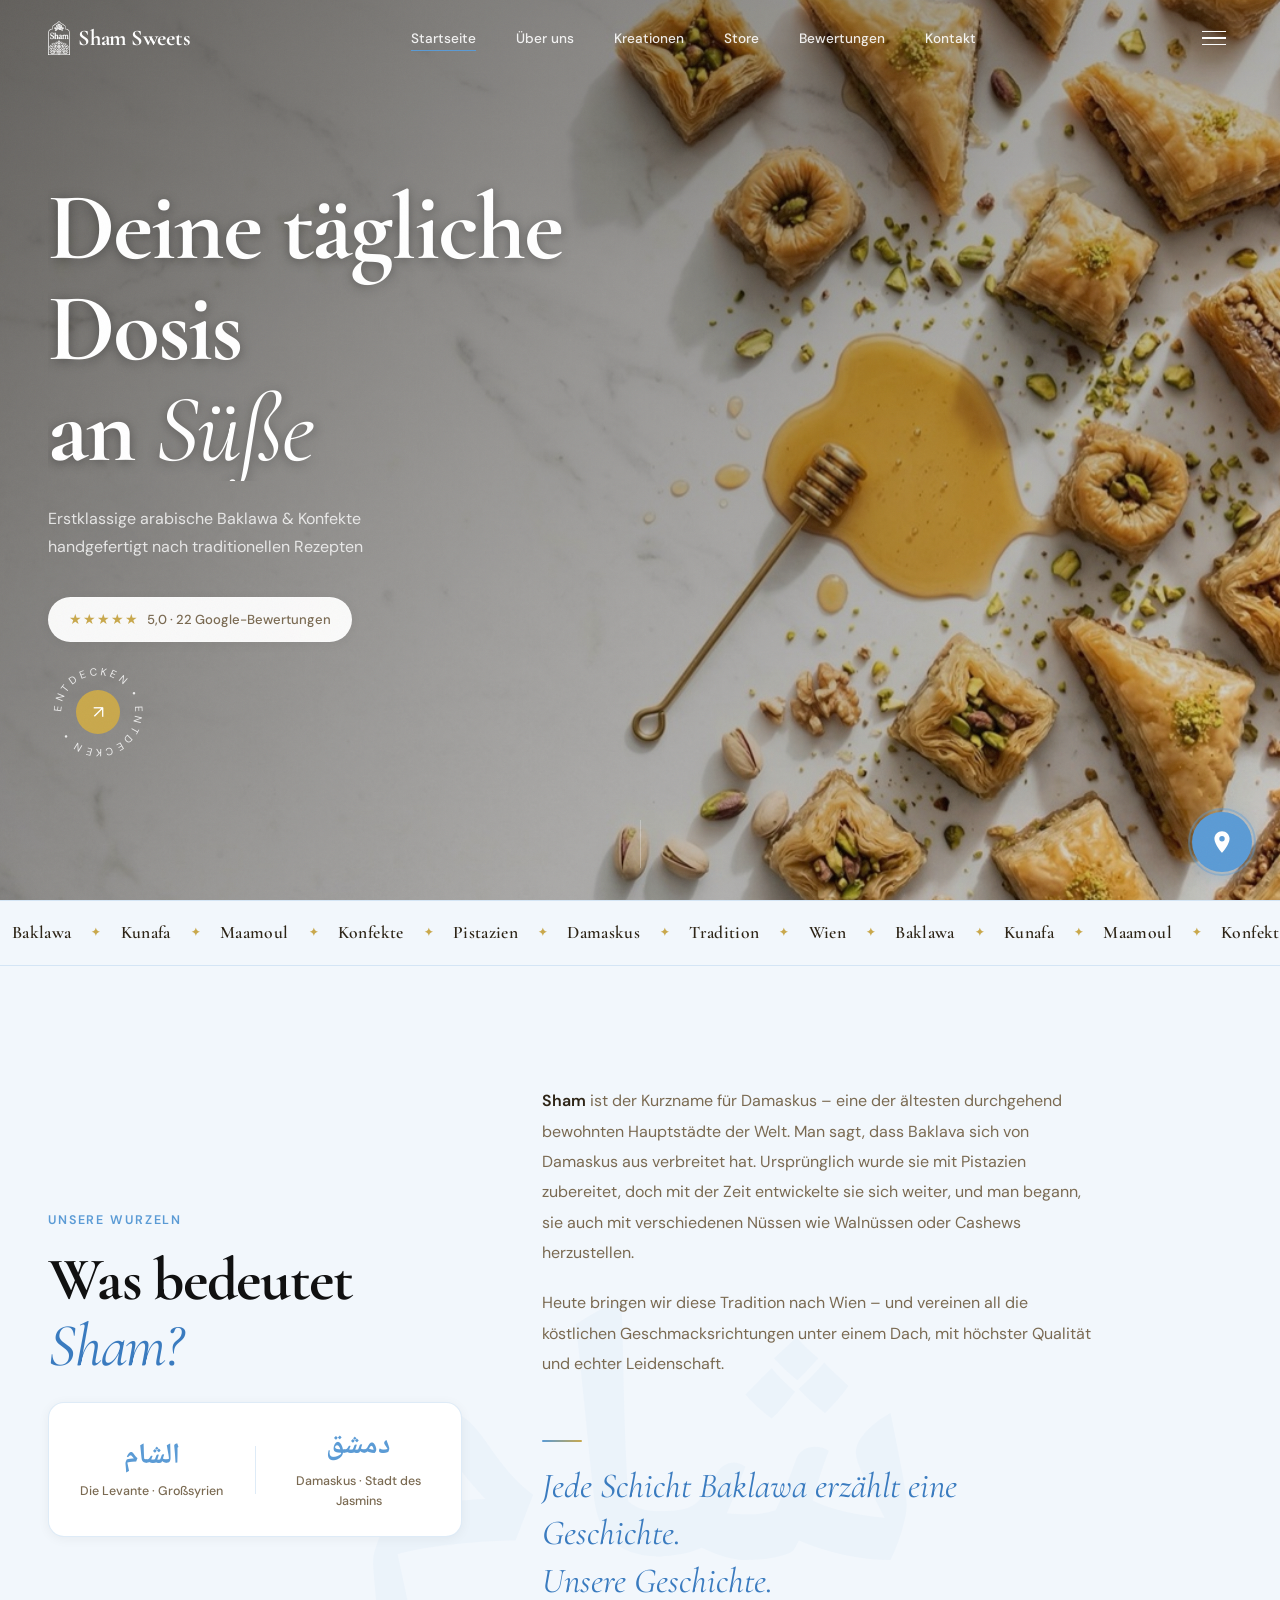
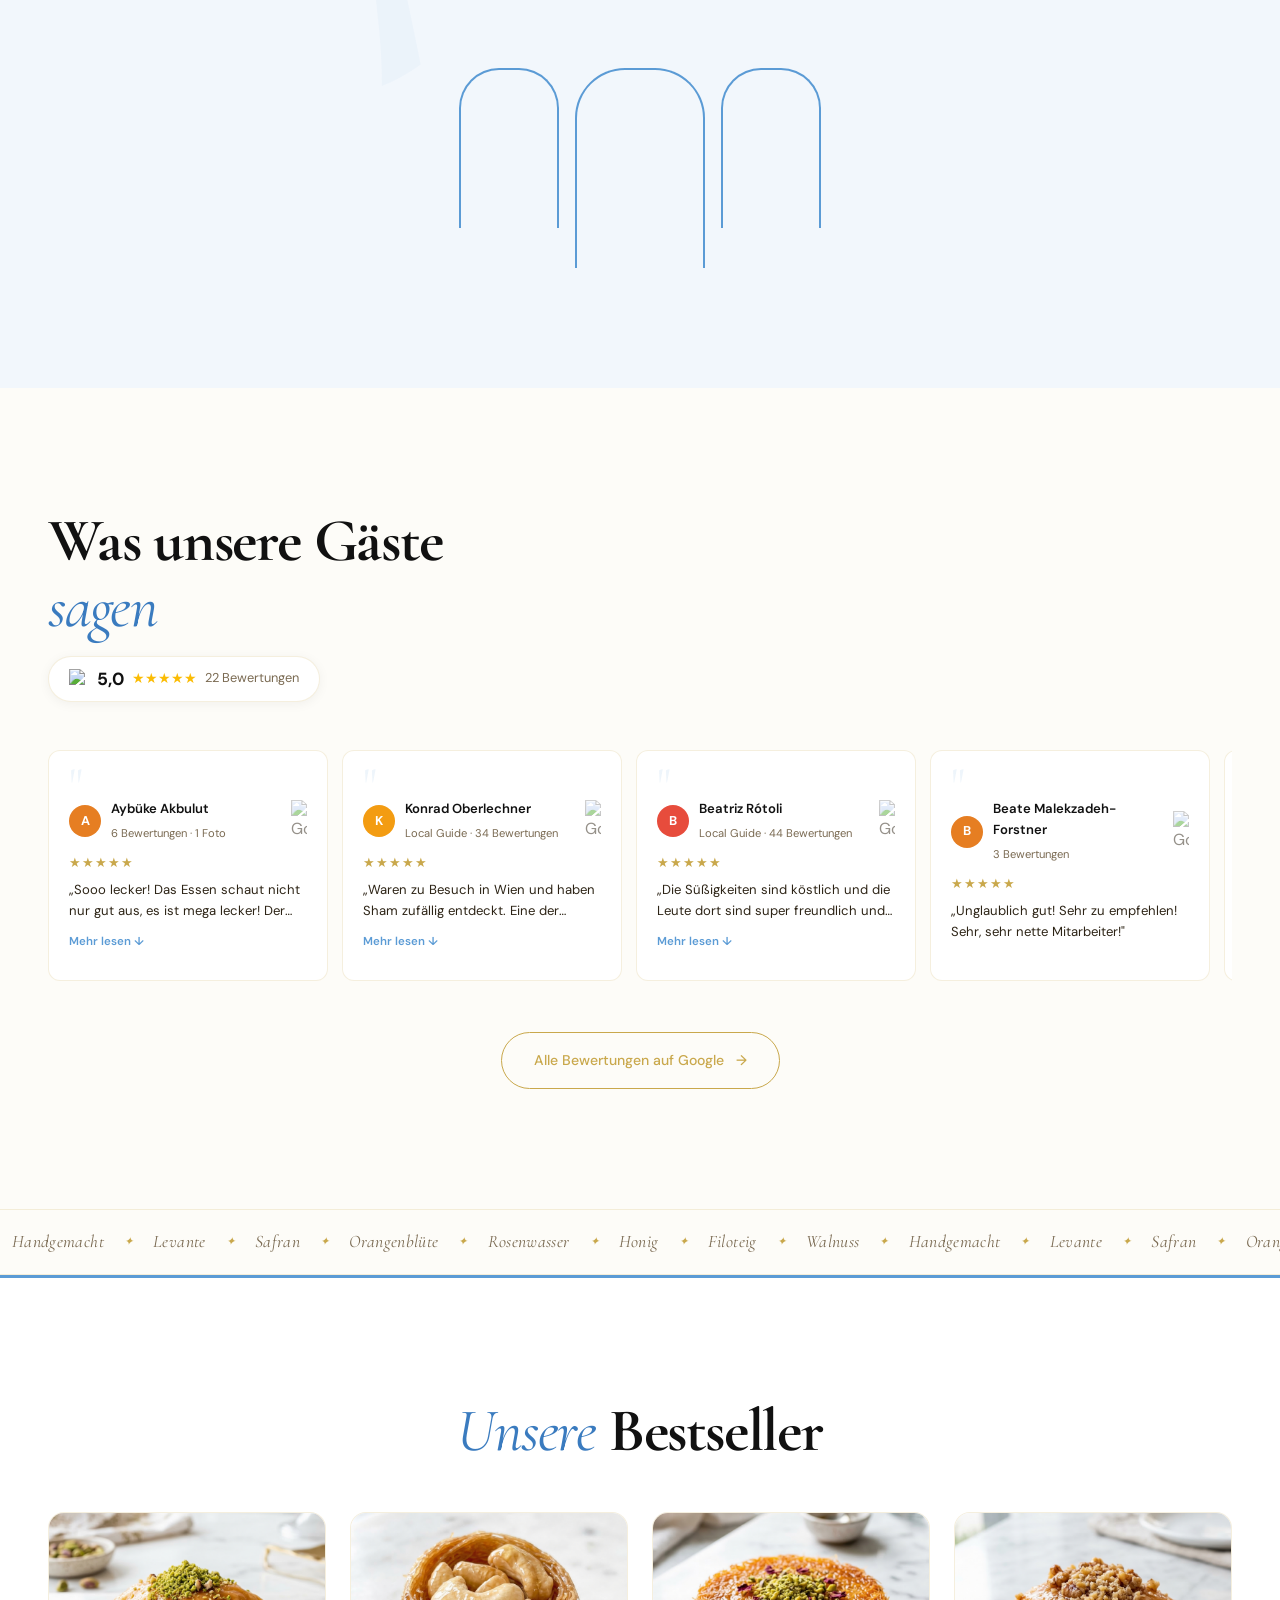
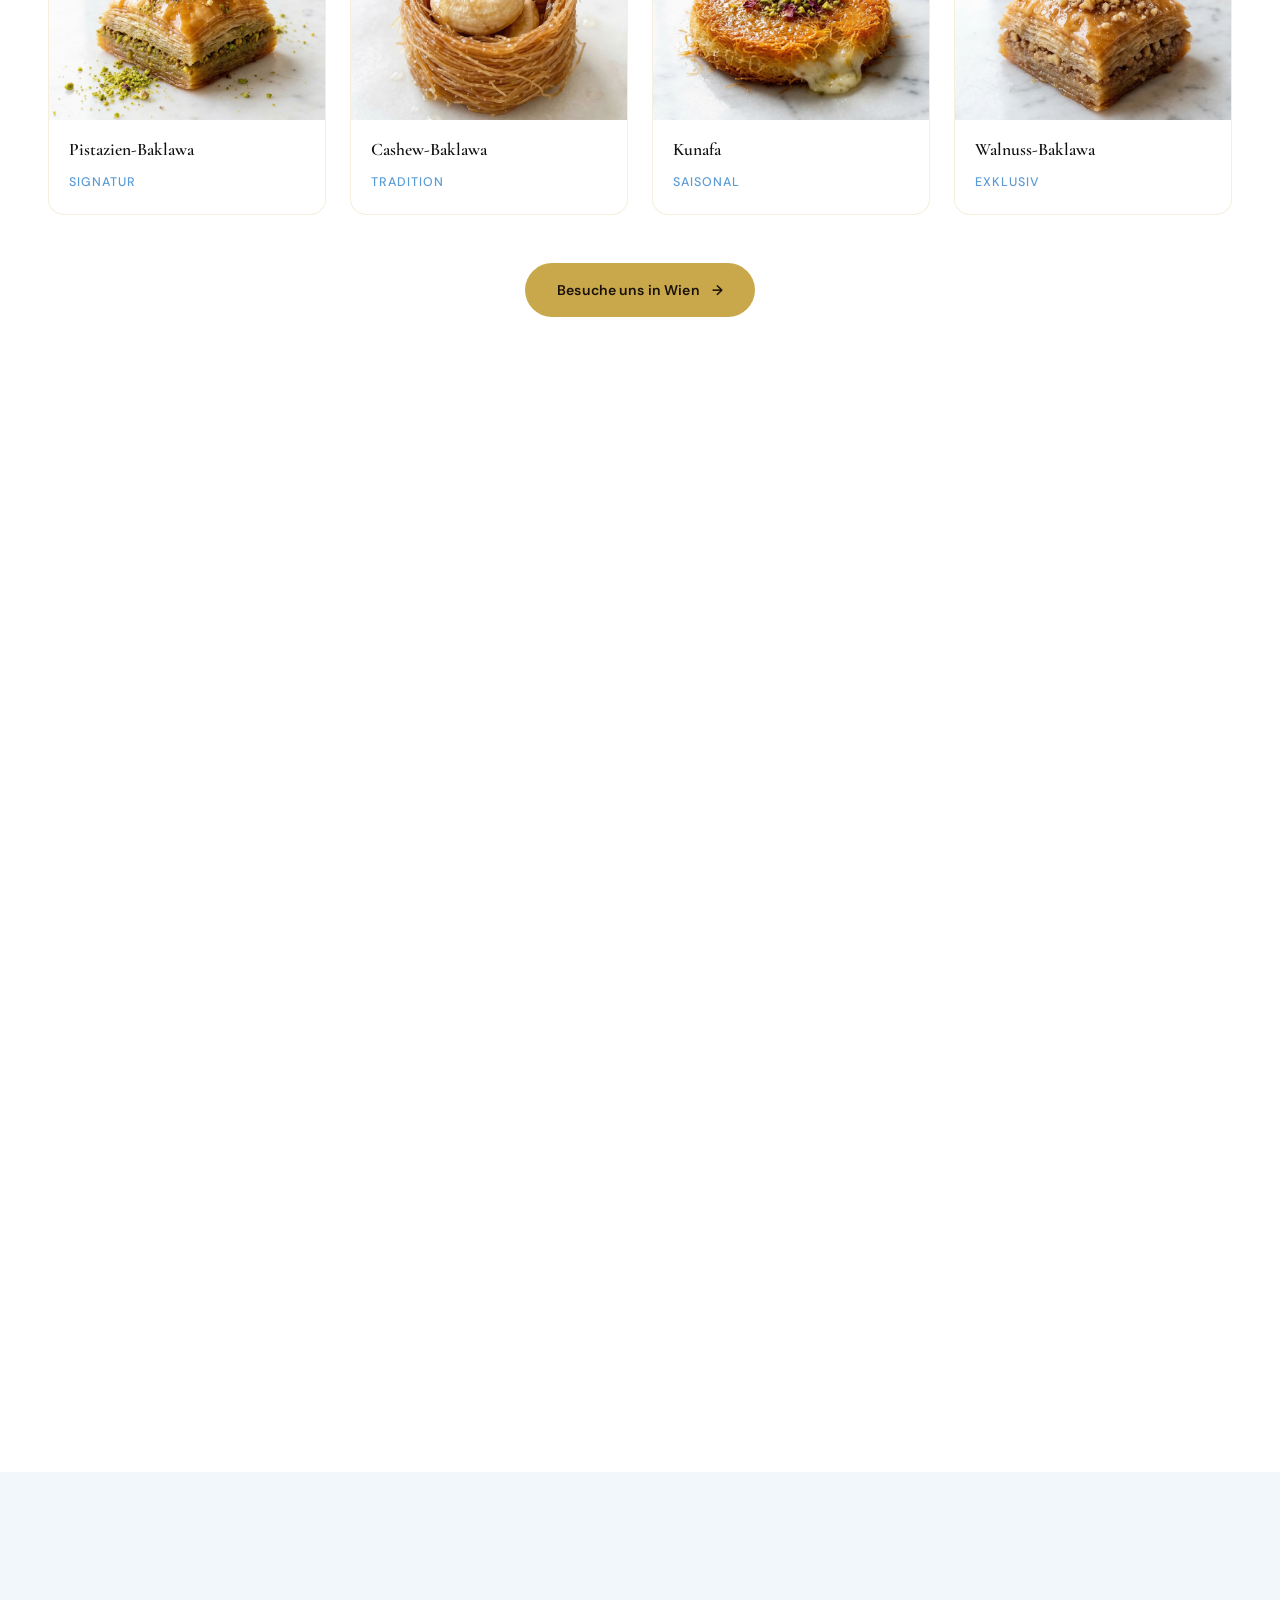
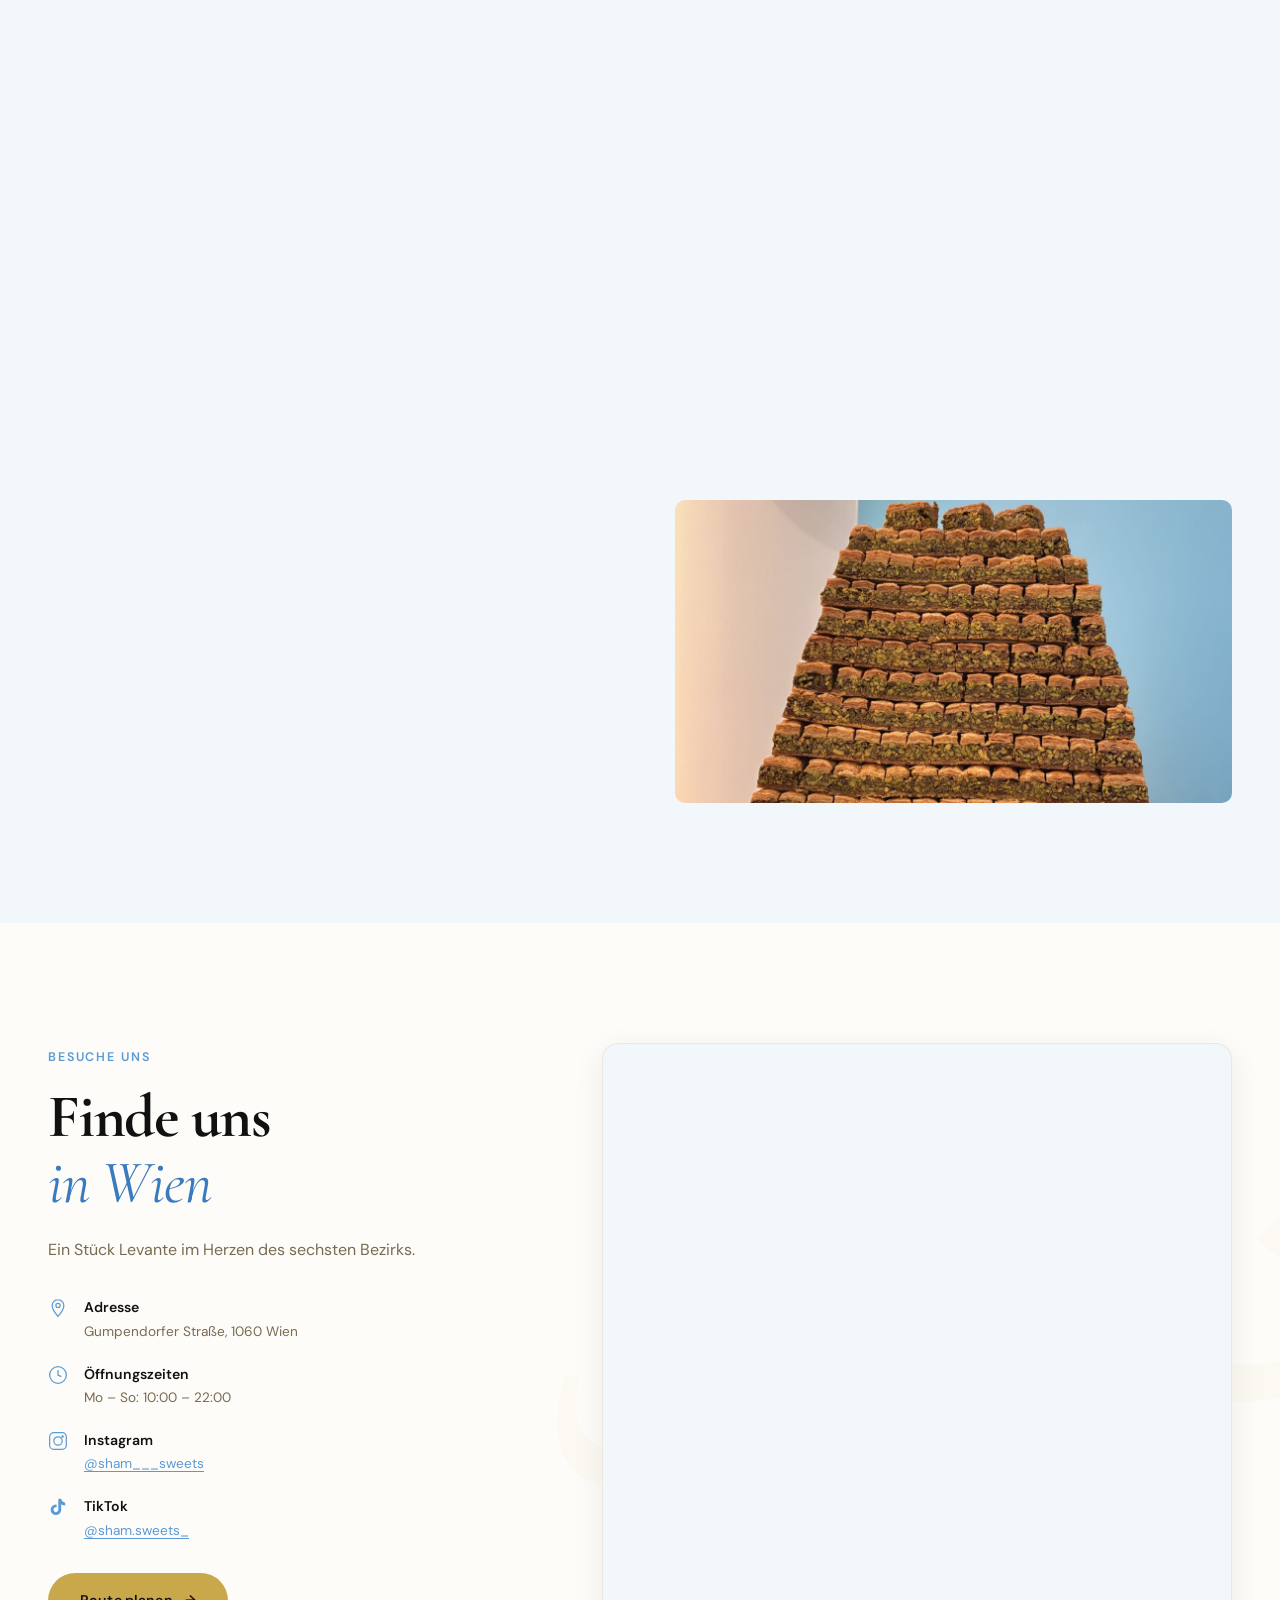
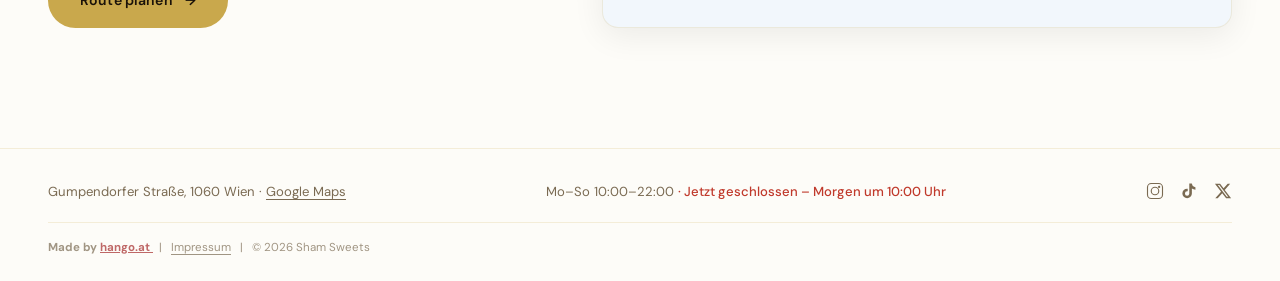
==== commit 7ce46b80: "updated products" ====
--- a/index.html
+++ b/index.html
@@ -376,31 +376,32 @@
         <h2 class="section-title reveal"><em>Unsere</em> Bestseller</h2>
         <div class="products-grid">
           <article class="product-card reveal" data-cursor="view">
-            <div class="product-card-img"><img src="https://placehold.co/400x280/f5f0e8/c9a84c?text=Baklawa"
+            <div class="product-card-img"><img src="assets/images/Pistachio.png"
                 alt="Pistazien-Baklawa" loading="lazy" width="400" height="280"></div>
             <div class="product-card-body">
               <h3>Pistazien-Baklawa</h3><span class="collection">Signatur</span>
             </div>
           </article>
           <article class="product-card reveal" data-cursor="view" style="transition-delay:0.08s">
-            <div class="product-card-img"><img src="https://placehold.co/400x280/f5f0e8/c9a84c?text=Mix"
-                alt="Süßigkeiten-Mix" loading="lazy" width="400" height="280"></div>
+            <div class="product-card-img"><img src="assets/images/cashew.png"
+                alt="Cashew-Baklawa" loading="lazy" width="400" height="280"></div>
             <div class="product-card-body">
-              <h3>Süßigkeiten-Mix</h3><span class="collection">Tradition</span>
+              <h3>Cashew-Baklawa</h3><span class="collection">Tradition</span>
             </div>
           </article>
           <article class="product-card reveal" data-cursor="view" style="transition-delay:0.16s">
-            <div class="product-card-img"><img src="https://placehold.co/400x280/f5f0e8/c9a84c?text=Kunafa"
+            <div class="product-card-img"><img src="assets/images/kunafa.png"
                 alt="Safran-Kunafa" loading="lazy" width="400" height="280"></div>
             <div class="product-card-body">
-              <h3>Safran-Kunafa</h3><span class="collection">Saisonal</span>
+              <h3>Kunafa</h3><span class="collection">Saisonal</span>
             </div>
           </article>
           <article class="product-card reveal" data-cursor="view" style="transition-delay:0.24s">
-            <div class="product-card-img"><img src="https://placehold.co/400x280/f5f0e8/c9a84c?text=Maamoul"
-                alt="Dattel-Maamoul" loading="lazy" width="400" height="280"></div>
+            
+            <div class="product-card-img"><img src="assets/images/Walnut.png"
+                alt="Walnuss-Baklawa" loading="lazy" width="400" height="280"></div>
             <div class="product-card-body">
-              <h3>Dattel-Maamoul</h3><span class="collection">Exklusiv</span>
+              <h3>Walnuss-Baklawa</h3><span class="collection">Exklusiv</span>
             </div>
           </article>
         </div>
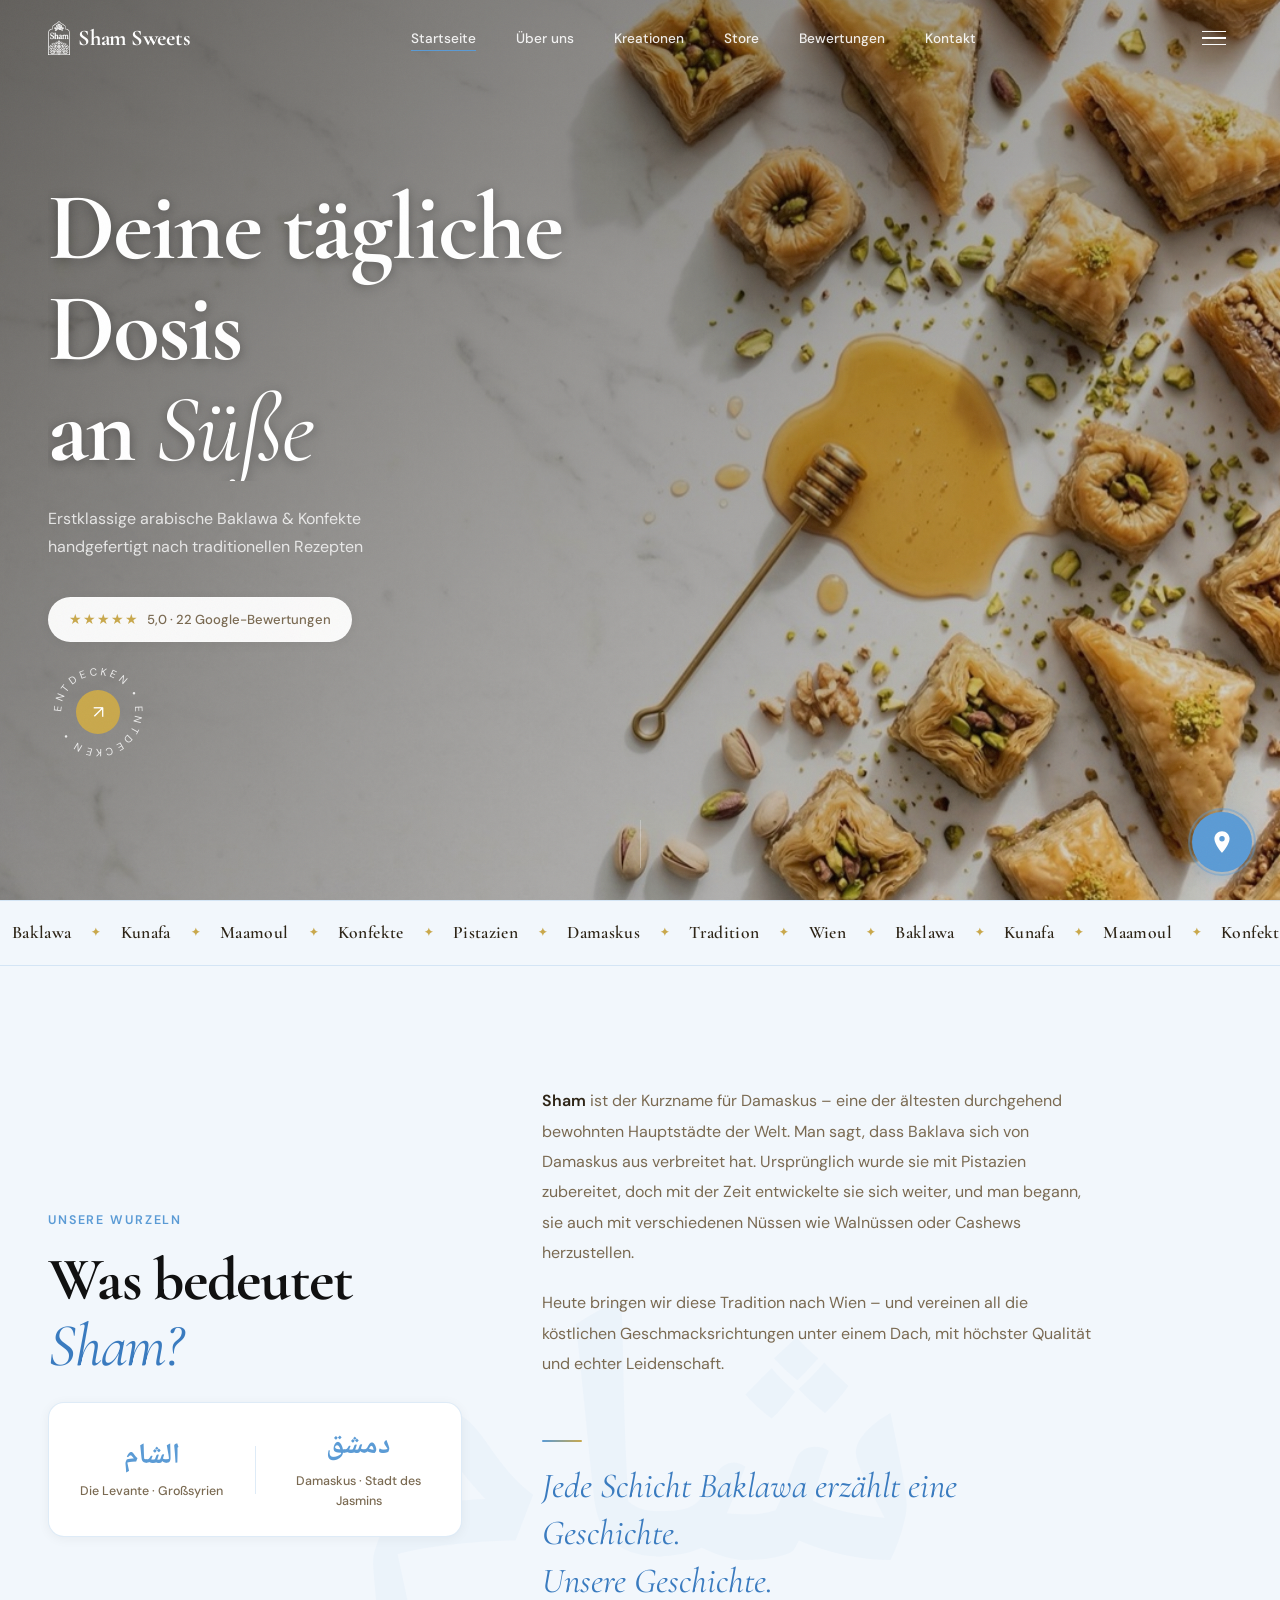
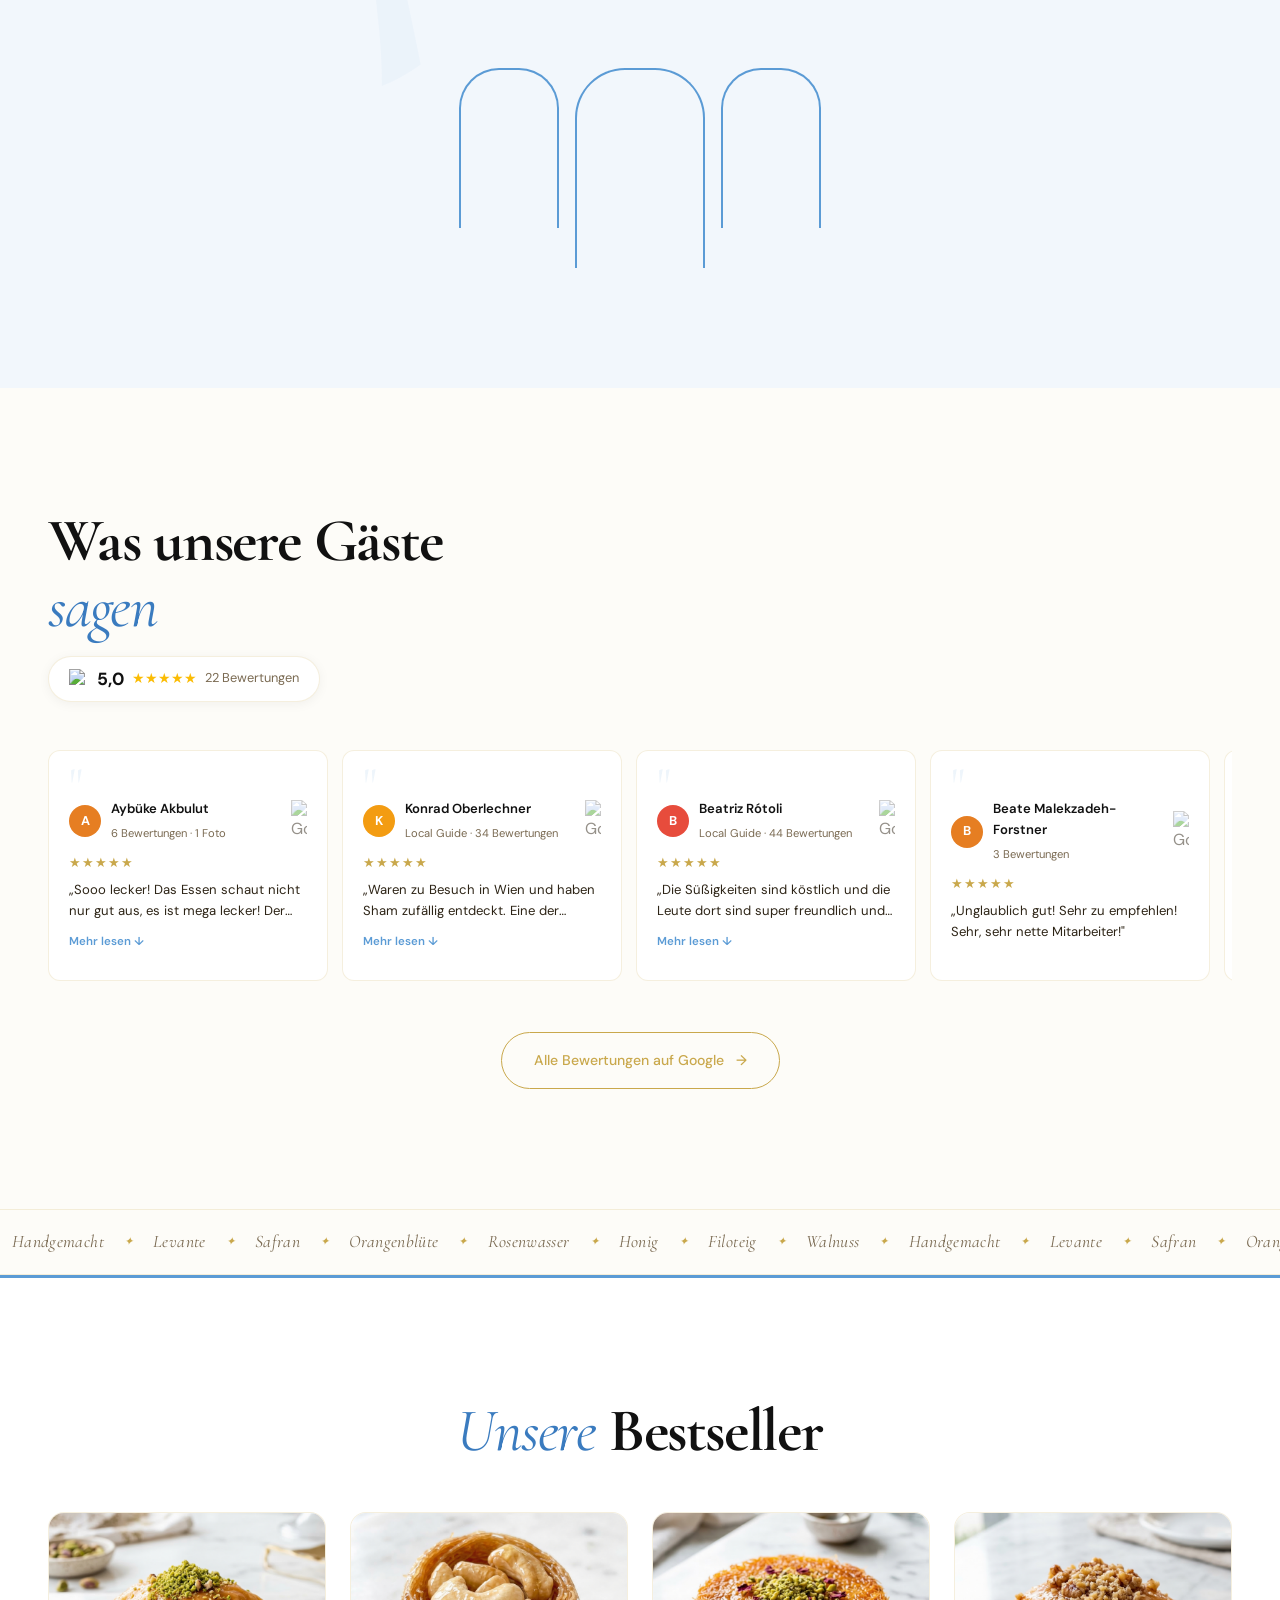
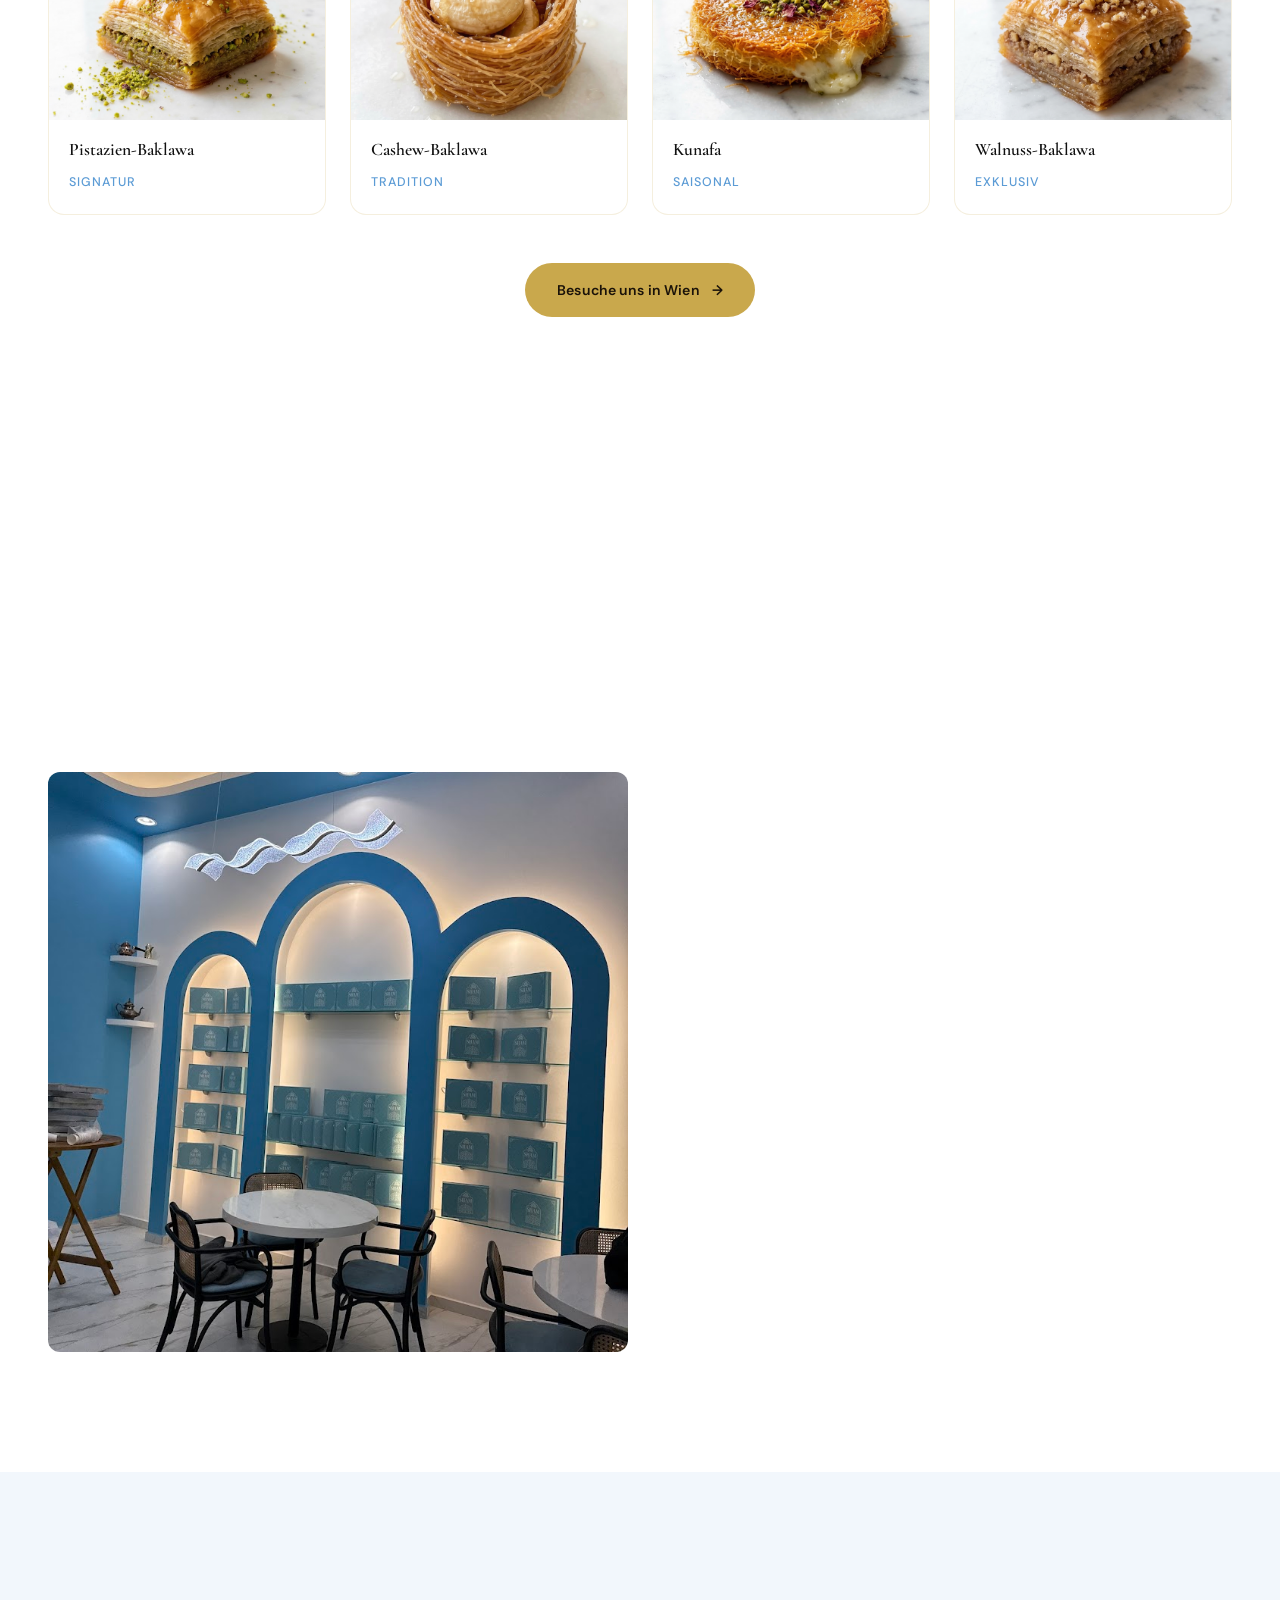
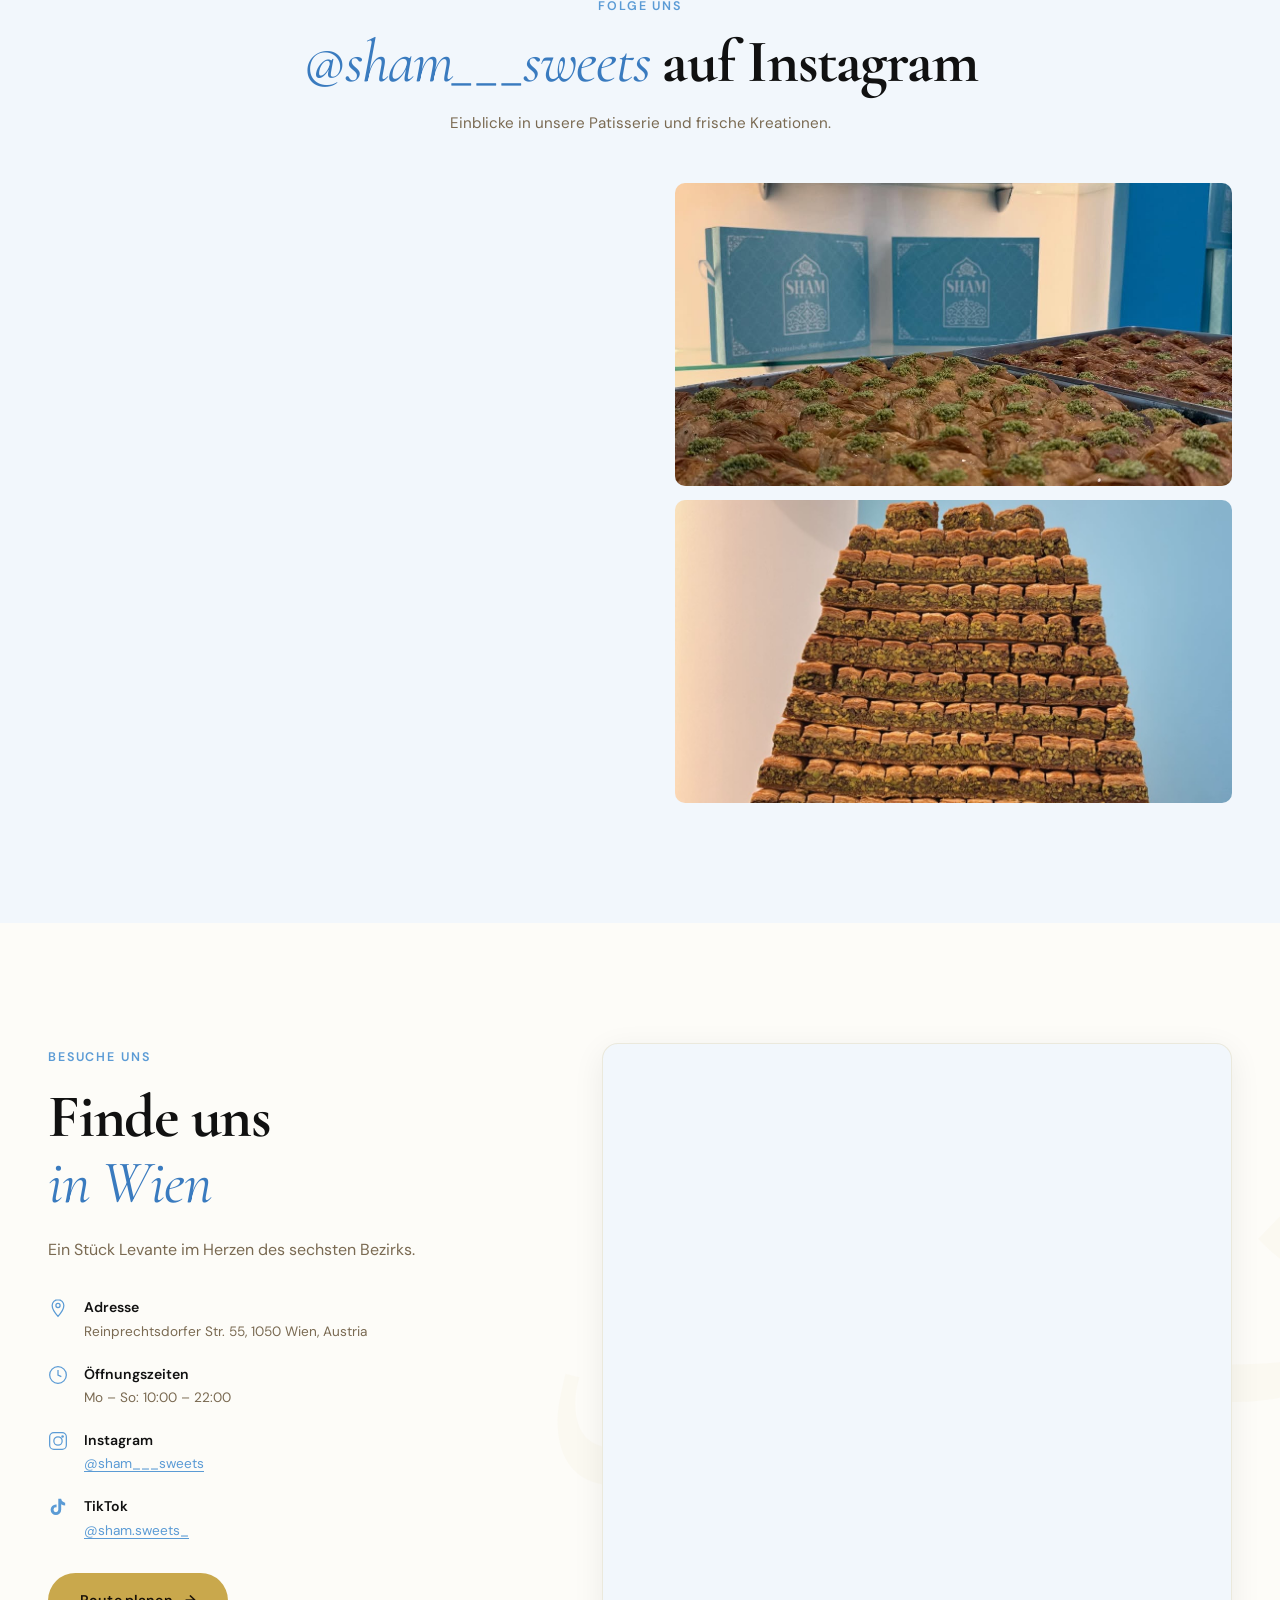
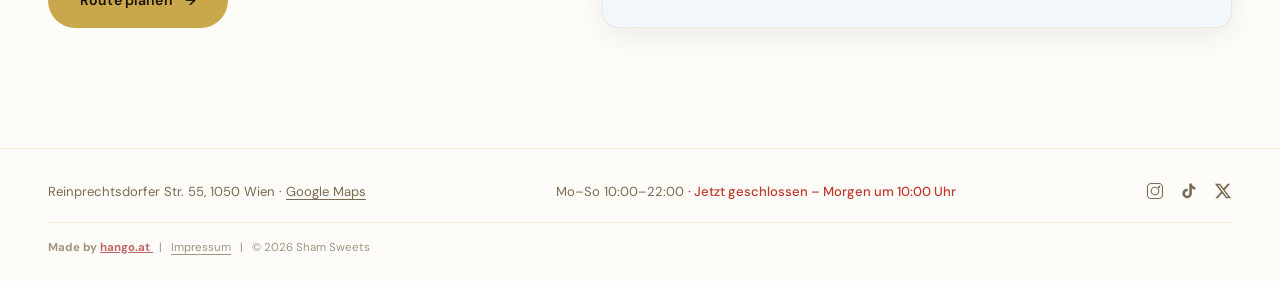
==== commit af587c6d: "fixed date" ====
--- a/index.html
+++ b/index.html
@@ -376,30 +376,30 @@
         <h2 class="section-title reveal"><em>Unsere</em> Bestseller</h2>
         <div class="products-grid">
           <article class="product-card reveal" data-cursor="view">
-            <div class="product-card-img"><img src="assets/images/Pistachio.png"
-                alt="Pistazien-Baklawa" loading="lazy" width="400" height="280"></div>
+            <div class="product-card-img"><img src="assets/images/Pistachio.png" alt="Pistazien-Baklawa" loading="lazy"
+                width="400" height="280"></div>
             <div class="product-card-body">
               <h3>Pistazien-Baklawa</h3><span class="collection">Signatur</span>
             </div>
           </article>
           <article class="product-card reveal" data-cursor="view" style="transition-delay:0.08s">
-            <div class="product-card-img"><img src="assets/images/cashew.png"
-                alt="Cashew-Baklawa" loading="lazy" width="400" height="280"></div>
+            <div class="product-card-img"><img src="assets/images/cashew.png" alt="Cashew-Baklawa" loading="lazy"
+                width="400" height="280"></div>
             <div class="product-card-body">
               <h3>Cashew-Baklawa</h3><span class="collection">Tradition</span>
             </div>
           </article>
           <article class="product-card reveal" data-cursor="view" style="transition-delay:0.16s">
-            <div class="product-card-img"><img src="assets/images/kunafa.png"
-                alt="Safran-Kunafa" loading="lazy" width="400" height="280"></div>
+            <div class="product-card-img"><img src="assets/images/kunafa.png" alt="Safran-Kunafa" loading="lazy"
+                width="400" height="280"></div>
             <div class="product-card-body">
               <h3>Kunafa</h3><span class="collection">Saisonal</span>
             </div>
           </article>
           <article class="product-card reveal" data-cursor="view" style="transition-delay:0.24s">
-            
-            <div class="product-card-img"><img src="assets/images/Walnut.png"
-                alt="Walnuss-Baklawa" loading="lazy" width="400" height="280"></div>
+
+            <div class="product-card-img"><img src="assets/images/Walnut.png" alt="Walnuss-Baklawa" loading="lazy"
+                width="400" height="280"></div>
             <div class="product-card-body">
               <h3>Walnuss-Baklawa</h3><span class="collection">Exklusiv</span>
             </div>
@@ -490,7 +490,7 @@
       </div>
     </section>
 
-<!-- ======================== CONTACT ======================== -->
+    <!-- ======================== CONTACT ======================== -->
     <section class="section contact-section" id="contact">
       <div class="contact-arabic-bg" aria-hidden="true">تواصل</div>
       <div class="container">
@@ -503,27 +503,42 @@
             <div class="contact-details">
               <div class="contact-detail">
                 <span class="contact-detail-icon">
-                  <svg width="20" height="20" viewBox="0 0 24 24" fill="none" stroke="var(--blue)" stroke-width="1.5"><path d="M12 2C8.13 2 5 5.13 5 9c0 5.25 7 13 7 13s7-7.75 7-13c0-3.87-3.13-7-7-7zm0 9.5a2.5 2.5 0 010-5 2.5 2.5 0 010 5z"/></svg>
+                  <svg width="20" height="20" viewBox="0 0 24 24" fill="none" stroke="var(--blue)" stroke-width="1.5">
+                    <path
+                      d="M12 2C8.13 2 5 5.13 5 9c0 5.25 7 13 7 13s7-7.75 7-13c0-3.87-3.13-7-7-7zm0 9.5a2.5 2.5 0 010-5 2.5 2.5 0 010 5z" />
+                  </svg>
                 </span>
-                <div><strong>Adresse</strong><span>Gumpendorfer Straße, 1060 Wien</span></div>
+                <div><strong>Adresse</strong><span>Reinprechtsdorfer Str. 55, 1050 Wien, Austria</span></div>
               </div>
               <div class="contact-detail">
                 <span class="contact-detail-icon">
-                  <svg width="20" height="20" viewBox="0 0 24 24" fill="none" stroke="var(--blue)" stroke-width="1.5"><circle cx="12" cy="12" r="10"/><path d="M12 6v6l4 2"/></svg>
+                  <svg width="20" height="20" viewBox="0 0 24 24" fill="none" stroke="var(--blue)" stroke-width="1.5">
+                    <circle cx="12" cy="12" r="10" />
+                    <path d="M12 6v6l4 2" />
+                  </svg>
                 </span>
                 <div><strong>Öffnungszeiten</strong><span>Mo – So: 10:00 – 22:00</span></div>
               </div>
               <div class="contact-detail">
                 <span class="contact-detail-icon">
-                  <svg width="20" height="20" viewBox="0 0 24 24" fill="none" stroke="var(--blue)" stroke-width="1.5"><rect x="2" y="2" width="20" height="20" rx="5"/><circle cx="12" cy="12" r="5"/><circle cx="17.5" cy="6.5" r="1.5" fill="var(--blue)" stroke="none"/></svg>
+                  <svg width="20" height="20" viewBox="0 0 24 24" fill="none" stroke="var(--blue)" stroke-width="1.5">
+                    <rect x="2" y="2" width="20" height="20" rx="5" />
+                    <circle cx="12" cy="12" r="5" />
+                    <circle cx="17.5" cy="6.5" r="1.5" fill="var(--blue)" stroke="none" />
+                  </svg>
                 </span>
-                <div><strong>Instagram</strong><span><a href="https://www.instagram.com/sham___sweets/" target="_blank" rel="noopener">@sham___sweets</a></span></div>
+                <div><strong>Instagram</strong><span><a href="https://www.instagram.com/sham___sweets/" target="_blank"
+                      rel="noopener">@sham___sweets</a></span></div>
               </div>
               <div class="contact-detail">
                 <span class="contact-detail-icon">
-                  <svg width="20" height="20" viewBox="0 0 24 24" fill="var(--blue)"><path d="M19.59 6.69a4.83 4.83 0 01-3.77-4.25V2h-3.45v13.67a2.89 2.89 0 01-2.88 2.5 2.89 2.89 0 01-2.89-2.89 2.89 2.89 0 012.89-2.89c.28 0 .54.04.79.1v-3.5a6.37 6.37 0 00-.79-.05A6.34 6.34 0 003.15 15.2a6.34 6.34 0 006.34 6.34 6.34 6.34 0 006.34-6.34V8.73a8.19 8.19 0 004.76 1.52v-3.4a4.85 4.85 0 01-1-.16z"/></svg>
+                  <svg width="20" height="20" viewBox="0 0 24 24" fill="var(--blue)">
+                    <path
+                      d="M19.59 6.69a4.83 4.83 0 01-3.77-4.25V2h-3.45v13.67a2.89 2.89 0 01-2.88 2.5 2.89 2.89 0 01-2.89-2.89 2.89 2.89 0 012.89-2.89c.28 0 .54.04.79.1v-3.5a6.37 6.37 0 00-.79-.05A6.34 6.34 0 003.15 15.2a6.34 6.34 0 006.34 6.34 6.34 6.34 0 006.34-6.34V8.73a8.19 8.19 0 004.76 1.52v-3.4a4.85 4.85 0 01-1-.16z" />
+                  </svg>
                 </span>
-                <div><strong>TikTok</strong><span><a href="https://www.tiktok.com/@sham.sweets_" target="_blank" rel="noopener">@sham.sweets_</a></span></div>
+                <div><strong>TikTok</strong><span><a href="https://www.tiktok.com/@sham.sweets_" target="_blank"
+                      rel="noopener">@sham.sweets_</a></span></div>
               </div>
             </div>
             <div class="contact-directions-cta">
@@ -539,15 +554,9 @@
             <div class="contact-map-card">
               <!-- REPLACE the src with your actual embed URL from Google Maps: -->
               <!-- Go to Google Maps → search "Sham Sweets" → Share → Embed a map → copy the src -->
-              <iframe
-                src="https://www.google.com/maps?q=Sham+Sweets+Gumpendorfer+Straße+1060+Wien&output=embed"
-                width="100%"
-                height="100%"
-                style="border:0;"
-                allowfullscreen=""
-                loading="lazy"
-                referrerpolicy="no-referrer-when-downgrade"
-                title="Sham Sweets auf Google Maps">
+              <iframe src="https://www.google.com/maps?q=Sham+Sweets+Gumpendorfer+Straße+1060+Wien&output=embed"
+                width="100%" height="100%" style="border:0;" allowfullscreen="" loading="lazy"
+                referrerpolicy="no-referrer-when-downgrade" title="Sham Sweets auf Google Maps">
               </iframe>
             </div>
           </div>
@@ -561,7 +570,7 @@
   <footer class="footer" id="visit">
     <div class="container">
       <div class="footer-main">
-        <address>Gumpendorfer Straße, 1060 Wien · <a href="https://share.google/xMLo72zA3gvzbReQH" target="_blank"
+        <address>Reinprechtsdorfer Str. 55, 1050 Wien · <a href="https://share.google/xMLo72zA3gvzbReQH" target="_blank"
             rel="noopener" class="footer-maps-link">Google Maps</a></address>
         <span class="footer-hours">Mo–So 10:00–22:00 <span class="open-now">· Heute geöffnet</span></span>
         <div class="footer-social">
@@ -584,11 +593,11 @@
         </div>
       </div>
       <div class="footer-bottom">
-        <p> <b> Made by <a href="https://hango.at" 
-            target="_blank" rel="noopener" style="text-decoration: underline; color: brown;">hango.at </b></a>&nbsp;&nbsp;|&nbsp;&nbsp;
-            <a href="impressum.html"
-            class="footer-legal-link">Impressum</a> &nbsp;&nbsp;|&nbsp;&nbsp; 
-          &copy; 2026 Sham Sweets</p>
+        <p> <b> Made by <a href="https://hango.at" target="_blank" rel="noopener"
+              style="text-decoration: underline; color: brown;">hango.at </b></a>&nbsp;&nbsp;|&nbsp;&nbsp;
+          <a href="impressum.html" class="footer-legal-link">Impressum</a> &nbsp;&nbsp;|&nbsp;&nbsp;
+          &copy; 2026 Sham Sweets
+        </p>
       </div>
     </div>
   </footer>
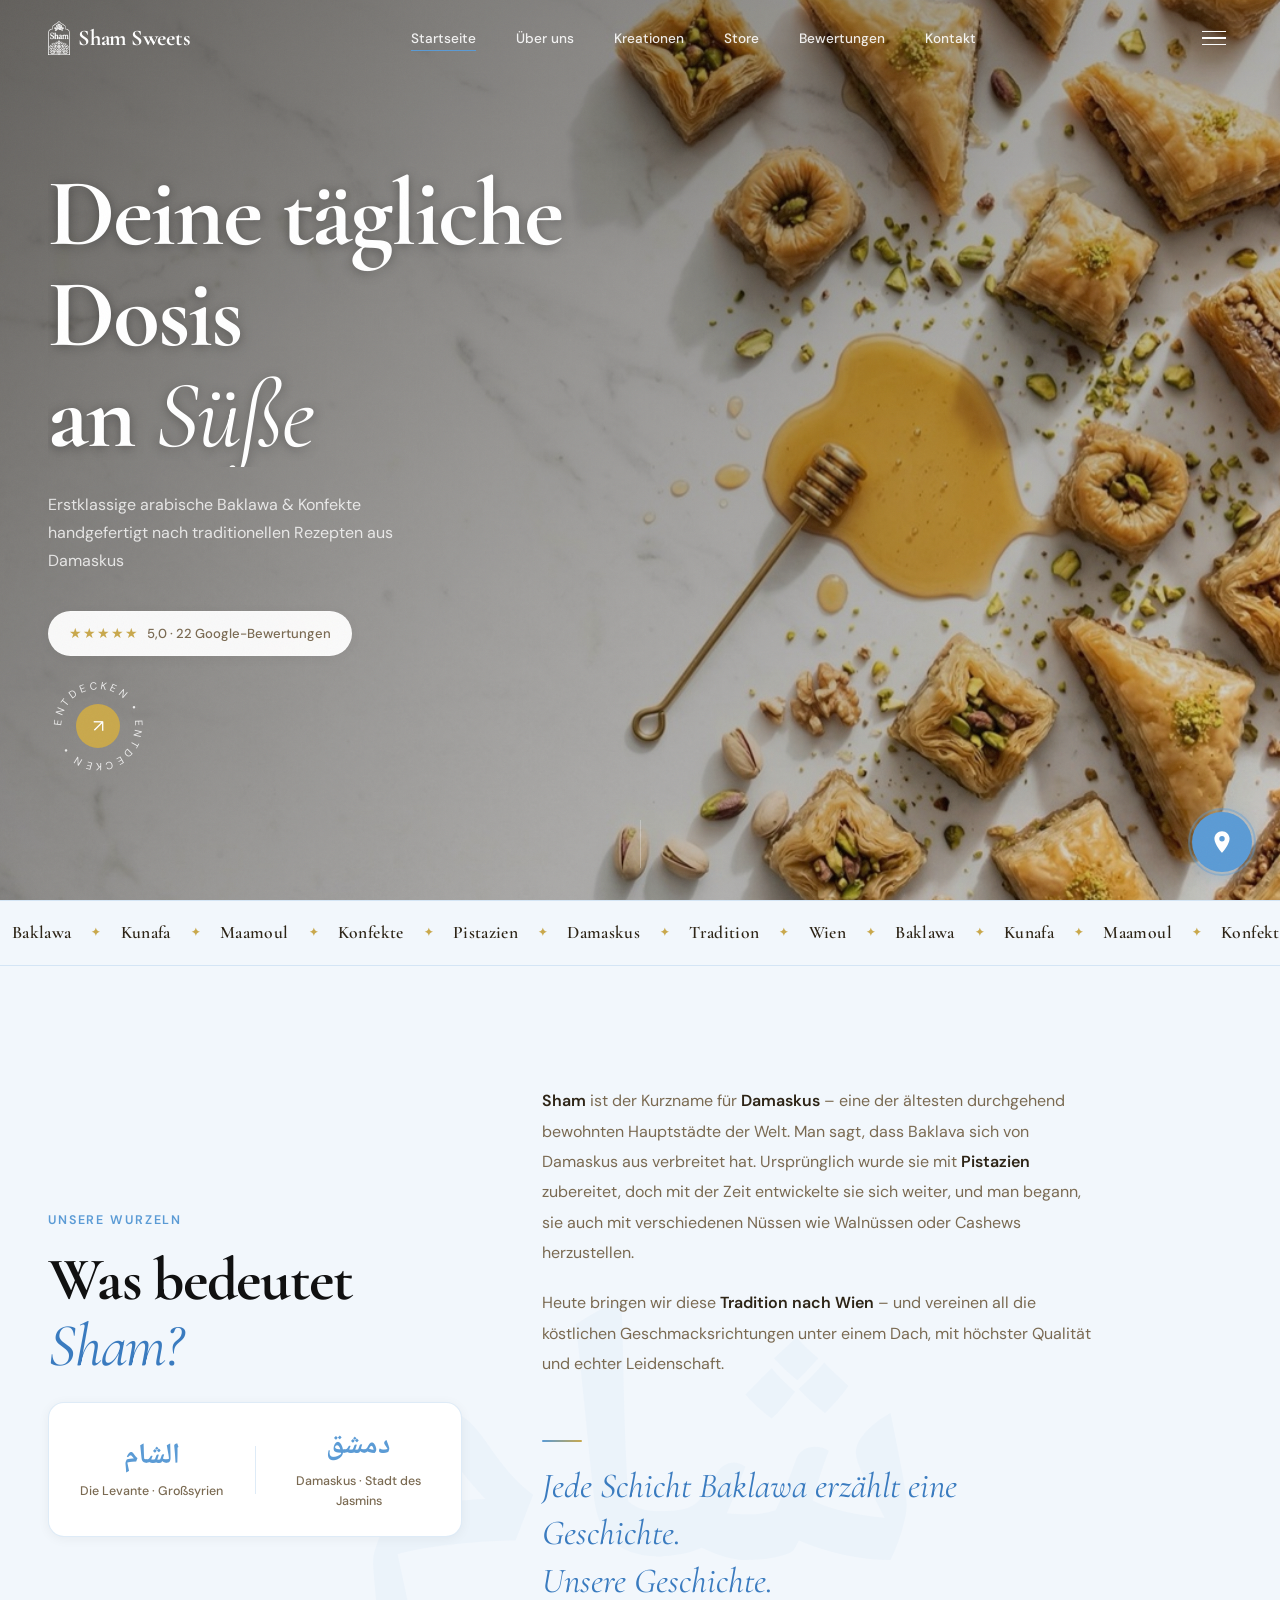
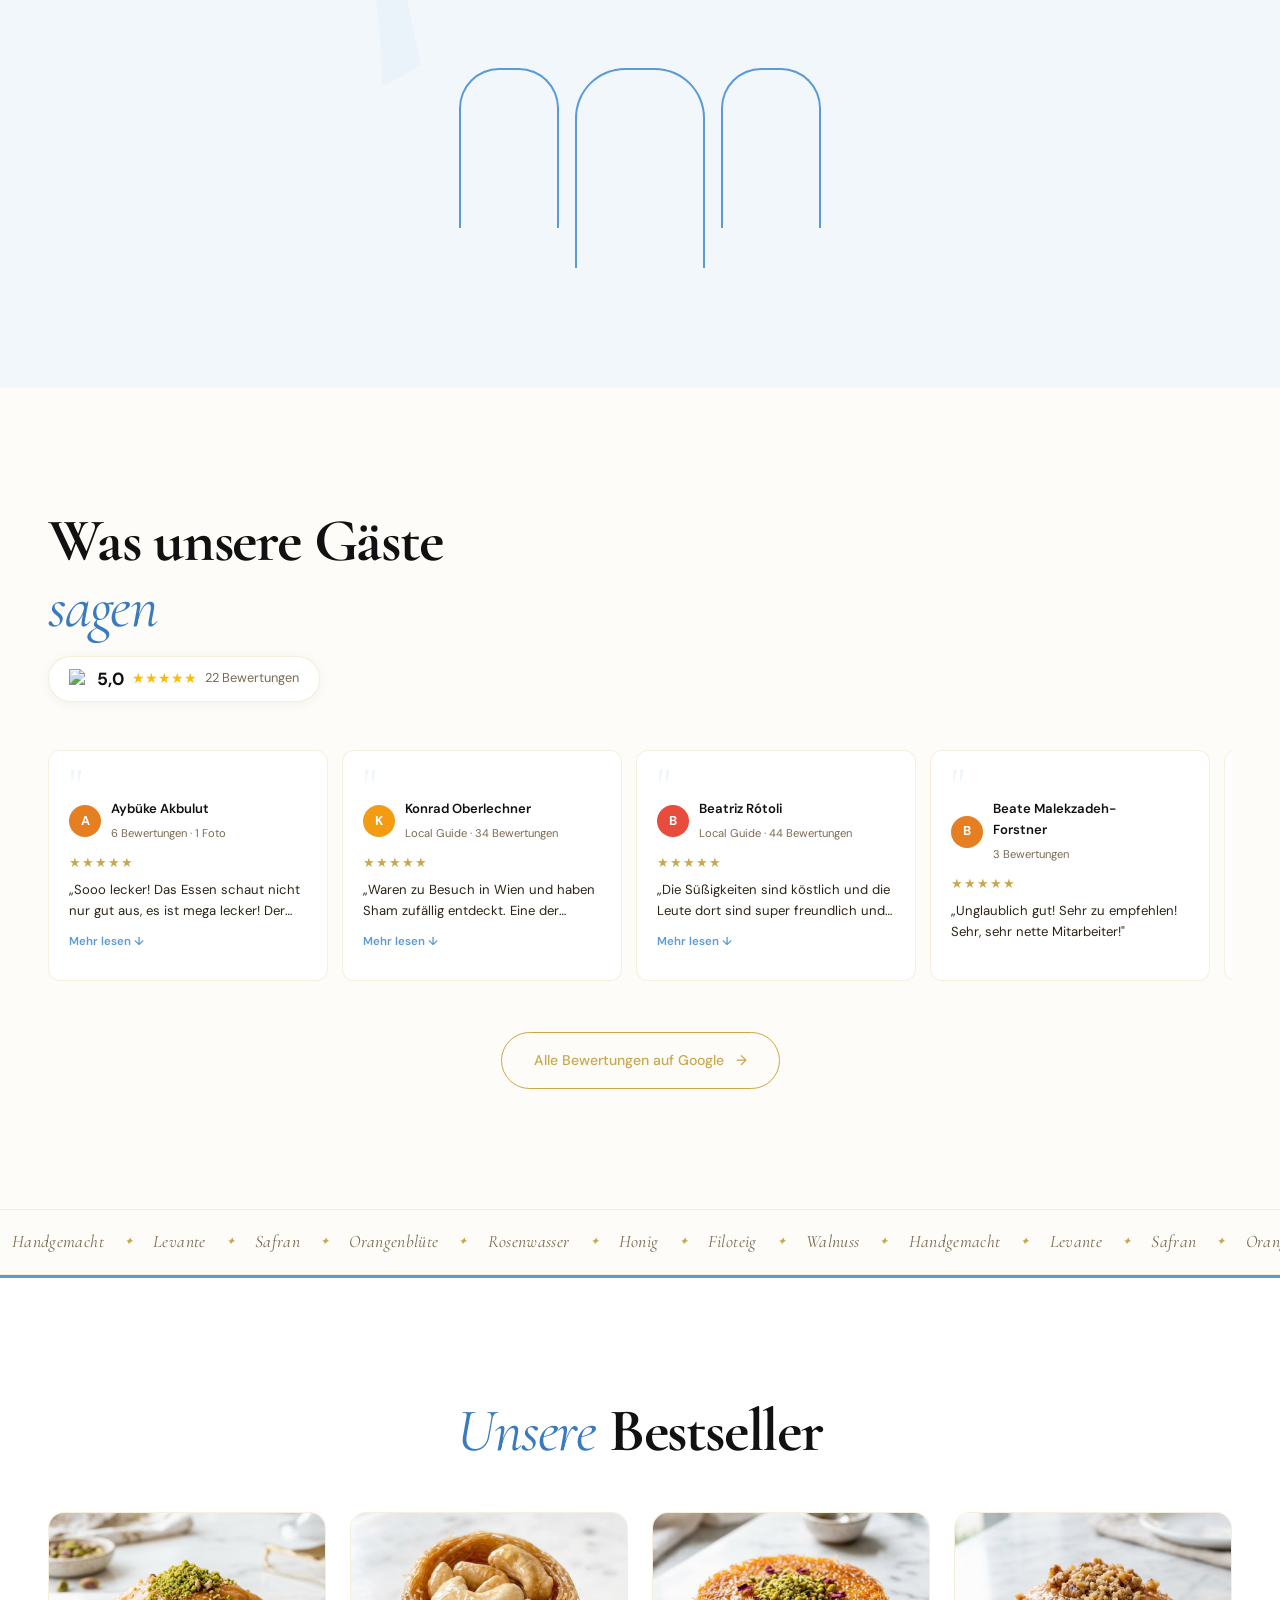
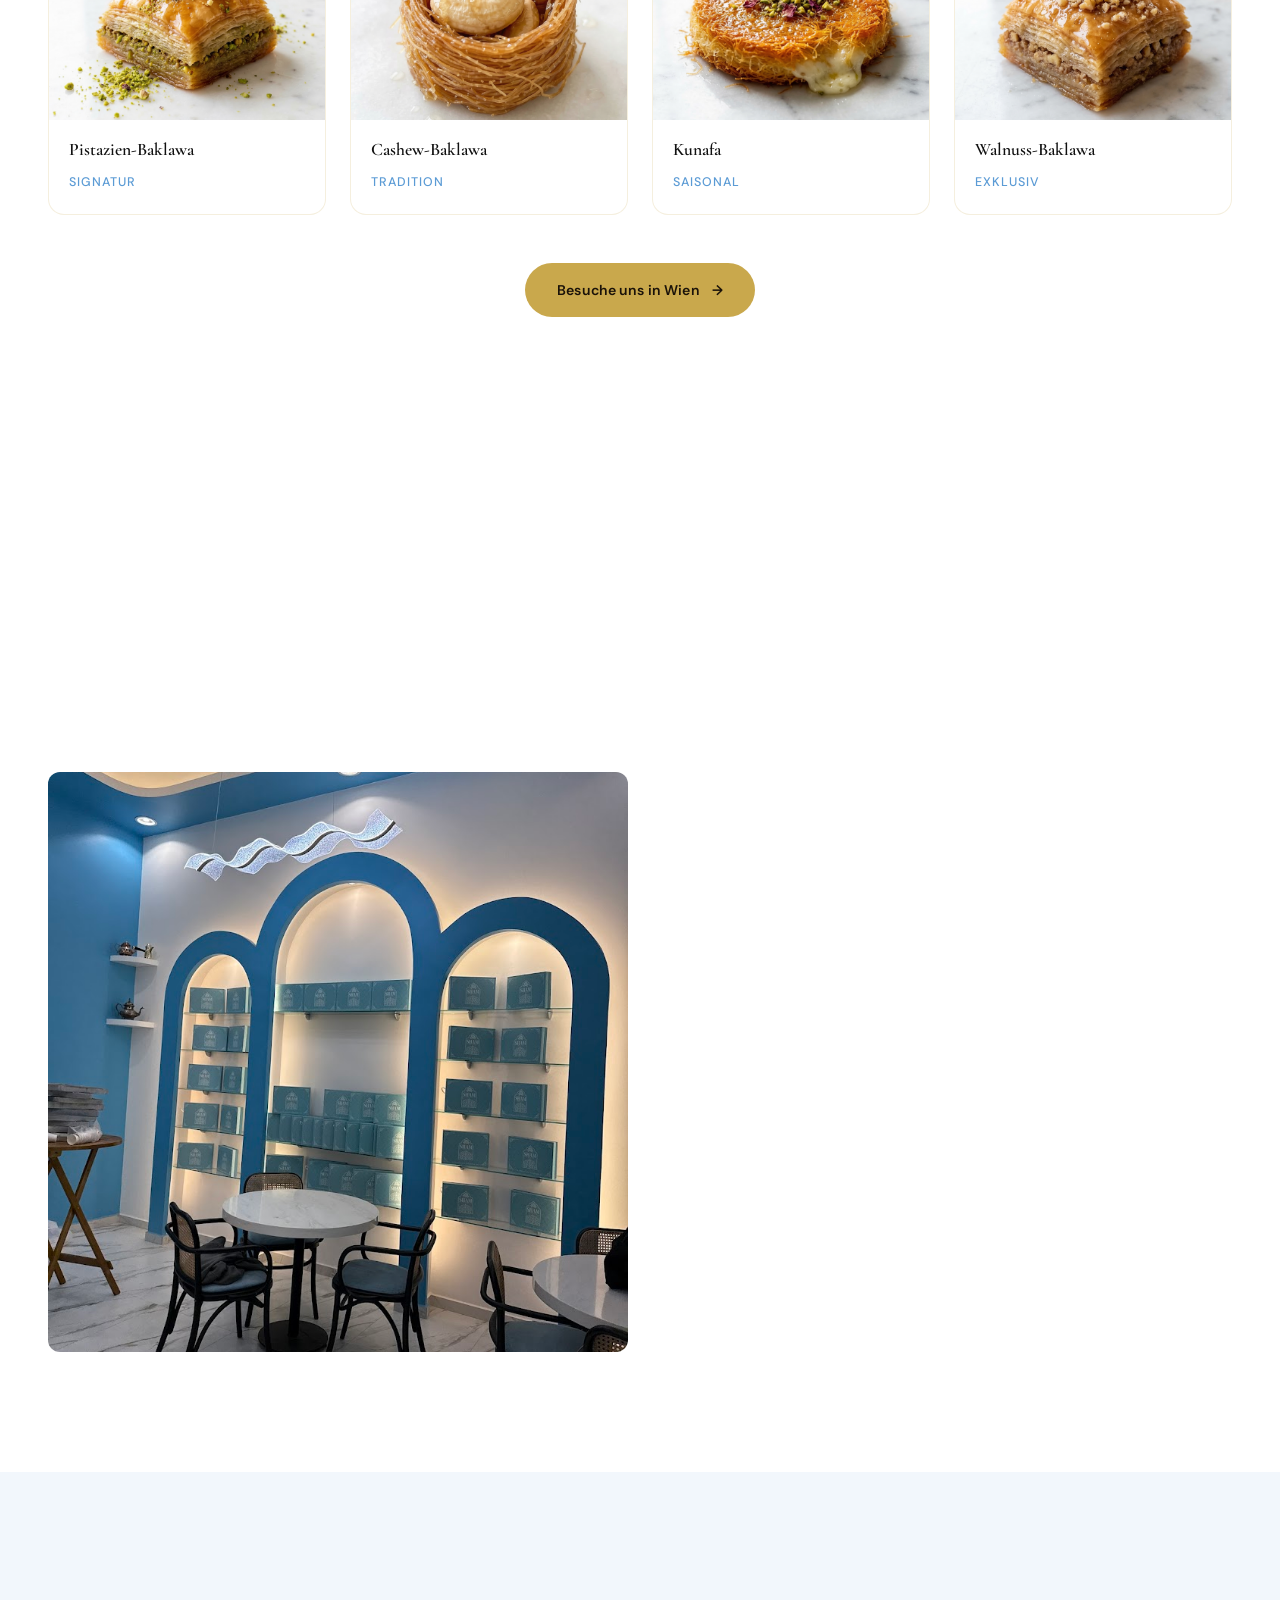
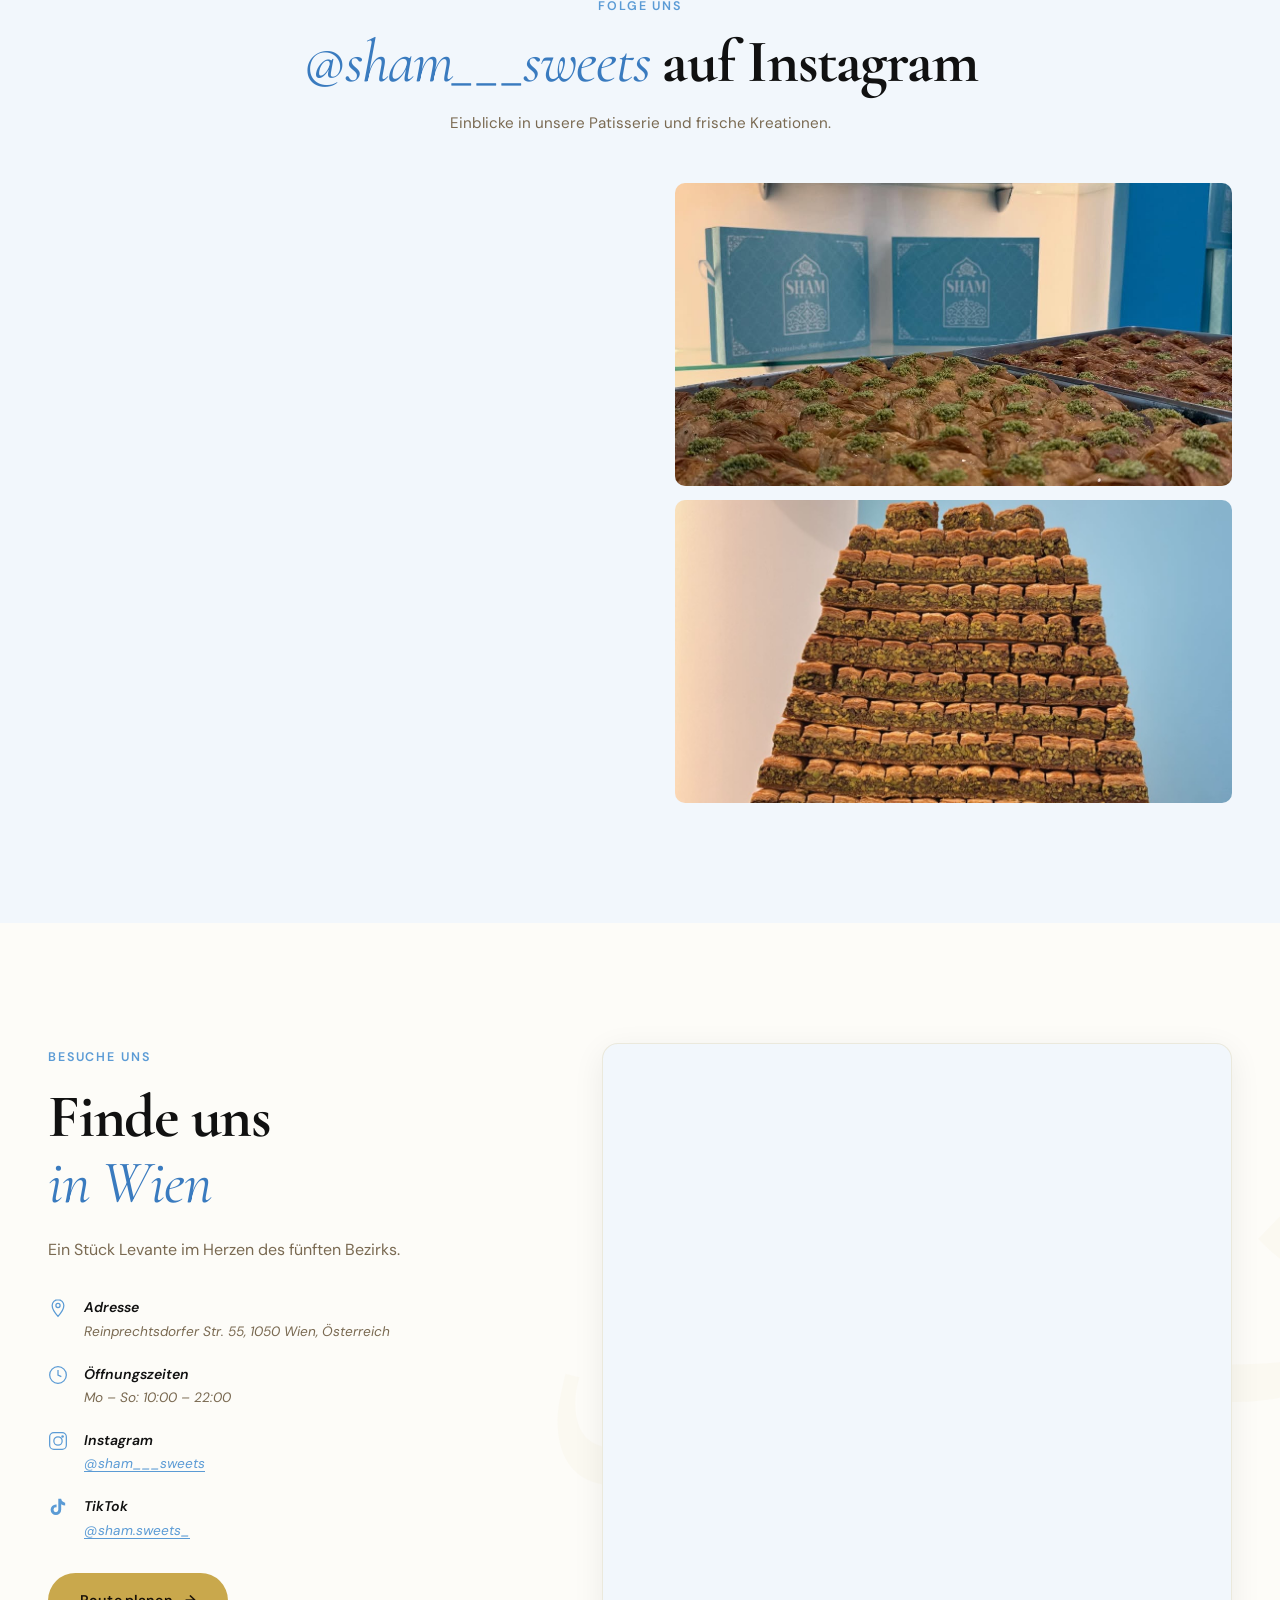
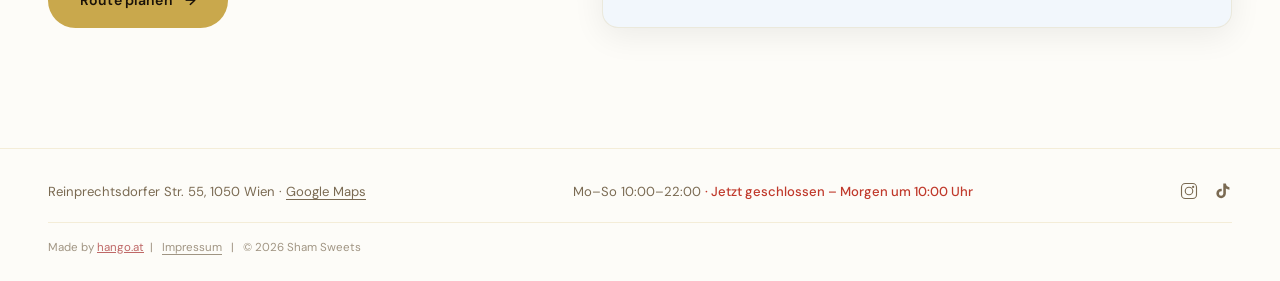
==== commit 5de024bd: "SEO" ====
--- a/index.html
+++ b/index.html
@@ -1,40 +1,230 @@
 <!DOCTYPE html>
-<html lang="de">
+<html lang="de-AT">
 
 <head>
   <meta charset="UTF-8">
   <meta name="viewport" content="width=device-width, initial-scale=1.0">
+
+  <!-- ======================== PRIMARY SEO META ======================== -->
+  <title>Sham Sweets Wien – Arabische Baklawa & Konfekte | Handgemacht</title>
   <meta name="description"
-    content="Sham Sweets — Luxuriöse arabische Patisserie in Wien. Handgefertigte Baklawa und Konfekte aus der levantinischen Tradition.">
-  <title>Sham Sweets – Wien</title>
-
-  <meta property="og:title" content="Sham Sweets — Arabische Patisserie Wien">
+    content="Sham Sweets – die beste arabische Patisserie in Wien. Handgefertigte Baklawa, Kunafa & Konfekte nach traditionellen Rezepten aus Damaskus. ★★★★★ 5,0 auf Google. Besuche uns in 1050 Wien.">
+  <meta name="keywords"
+    content="Baklawa Wien, Baklava Wien, arabische Süßigkeiten Wien, Kunafa Wien, Patisserie Wien, orientalische Süßwaren, Sham Sweets, Damaskus Baklava, Pistazien Baklawa, syrische Konditorei Wien, levantinische Patisserie">
+  <meta name="author" content="Sham Sweets">
+  <meta name="robots" content="index, follow, max-image-preview:large, max-snippet:-1, max-video-preview:-1">
+  <link rel="canonical" href="https://shamsweets.at/">
+
+  <!-- ======================== OPEN GRAPH ======================== -->
+  <meta property="og:title" content="Sham Sweets Wien – Arabische Baklawa & Konfekte | Handgemacht">
   <meta property="og:description"
+    content="Erstklassige arabische Baklawa & Konfekte handgefertigt nach traditionellen Rezepten aus Damaskus. ★★★★★ 5,0 auf Google.">
+  <meta property="og:type" content="website">
+  <meta property="og:url" content="https://shamsweets.at/">
+  <meta property="og:image" content="https://shamsweets.at/assets/images/og-image.jpg">
+  <meta property="og:image:width" content="1200">
+  <meta property="og:image:height" content="630">
+  <meta property="og:image:alt" content="Sham Sweets – Handgemachte arabische Baklawa in Wien">
+  <meta property="og:locale" content="de_AT">
+  <meta property="og:site_name" content="Sham Sweets">
+
+  <!-- ======================== TWITTER CARD ======================== -->
+  <meta name="twitter:card" content="summary_large_image">
+  <meta name="twitter:title" content="Sham Sweets Wien – Arabische Baklawa & Konfekte">
+  <meta name="twitter:description"
     content="Erstklassige arabische Baklawa & Konfekte handgefertigt nach traditionellen Rezepten.">
-  <meta property="og:type" content="website">
-  <meta property="og:locale" content="de_AT">
-
+  <meta name="twitter:image" content="https://shamsweets.at/assets/images/og-image.jpg">
+
+  <!-- ======================== GEO & LOCALE ======================== -->
+  <meta name="geo.region" content="AT-9">
+  <meta name="geo.placename" content="Wien">
+  <meta name="geo.position" content="48.1874;16.3548">
+  <meta name="ICBM" content="48.1874, 16.3548">
+
+  <!-- ======================== FAVICONS ======================== -->
   <link rel="icon" href="/favicon.ico" sizes="any">
   <link rel="icon" type="image/png" href="/assets/images/favicon-32.png" sizes="32x32">
   <link rel="apple-touch-icon" href="/assets/images/favicon-180.png">
+
+  <!-- ======================== PERFORMANCE ======================== -->
   <link rel="preload" as="image" href="/assets/images/BaklavaHero.jpeg" fetchpriority="high">
   <link rel="preconnect" href="https://fonts.googleapis.com">
   <link rel="preconnect" href="https://fonts.gstatic.com" crossorigin>
+  <link rel="dns-prefetch" href="https://www.google.com">
   <link
     href="https://fonts.googleapis.com/css2?family=Cormorant+Garamond:ital,wght@0,400;0,600;0,700;1,400;1,500&family=DM+Sans:ital,wght@0,400;0,500;0,600;1,400&family=Noto+Naskh+Arabic:wght@400;600;700&display=swap"
     rel="stylesheet">
   <link rel="stylesheet" href="styles.css">
 
+  <!-- ======================== STRUCTURED DATA ======================== -->
   <script type="application/ld+json">
   {
     "@context": "https://schema.org",
     "@type": "Bakery",
+    "@id": "https://shamsweets.at/#bakery",
     "name": "Sham Sweets",
-    "description": "Erstklassige arabische Baklawa & Konfekte handgefertigt nach traditionellen Rezepten.",
-    "address": { "@type": "PostalAddress", "streetAddress": "Gumpendorfer Straße", "addressLocality": "Wien", "postalCode": "1060", "addressCountry": "AT" },
-    "openingHours": "Mo-Su 10:00-22:00",
-    "aggregateRating": { "@type": "AggregateRating", "ratingValue": "5.0", "reviewCount": "22" },
-    "priceRange": "€€"
+    "alternateName": "Sham Sweets Wien",
+    "description": "Erstklassige arabische Baklawa & Konfekte handgefertigt nach traditionellen Rezepten aus Damaskus. Levantinische Patisserie im Herzen von Wien.",
+    "url": "https://shamsweets.at",
+    "logo": "https://shamsweets.at/assets/images/logo.png",
+    "image": [
+      "https://shamsweets.at/assets/images/BaklavaHero.jpeg",
+      "https://shamsweets.at/assets/images/store-innen.jpg",
+      "https://shamsweets.at/assets/images/store-aussen.jpg"
+    ],
+    "address": {
+      "@type": "PostalAddress",
+      "streetAddress": "Reinprechtsdorfer Straße 55",
+      "addressLocality": "Wien",
+      "postalCode": "1050",
+      "addressRegion": "Wien",
+      "addressCountry": "AT"
+    },
+    "geo": {
+      "@type": "GeoCoordinates",
+      "latitude": 48.1874,
+      "longitude": 16.3548
+    },
+    "telephone": "",
+    "openingHoursSpecification": [
+      {
+        "@type": "OpeningHoursSpecification",
+        "dayOfWeek": ["Monday","Tuesday","Wednesday","Thursday","Friday","Saturday","Sunday"],
+        "opens": "10:00",
+        "closes": "22:00"
+      }
+    ],
+    "priceRange": "€€",
+    "servesCuisine": ["Arabisch", "Levantinisch", "Syrisch", "Orientalisch"],
+    "menu": "https://shamsweets.at/#bestsellers",
+    "hasMenu": {
+      "@type": "Menu",
+      "hasMenuSection": {
+        "@type": "MenuSection",
+        "name": "Bestseller",
+        "hasMenuItem": [
+          {
+            "@type": "MenuItem",
+            "name": "Pistazien-Baklawa",
+            "description": "Handgefertigte Baklawa mit Premium-Pistazien nach traditionellem Damaszener Rezept"
+          },
+          {
+            "@type": "MenuItem",
+            "name": "Cashew-Baklawa",
+            "description": "Traditionelle Baklawa mit Cashewnüssen und Zuckersirup"
+          },
+          {
+            "@type": "MenuItem",
+            "name": "Kunafa",
+            "description": "Saisonale Kunafa – knusprig, süß und mit Käse gefüllt"
+          },
+          {
+            "@type": "MenuItem",
+            "name": "Walnuss-Baklawa",
+            "description": "Exklusive Baklawa mit Walnüssen und Honigsirup"
+          }
+        ]
+      }
+    },
+    "aggregateRating": {
+      "@type": "AggregateRating",
+      "ratingValue": "5.0",
+      "bestRating": "5",
+      "worstRating": "1",
+      "ratingCount": "22",
+      "reviewCount": "22"
+    },
+    "review": [
+      {
+        "@type": "Review",
+        "author": { "@type": "Person", "name": "Aybüke Akbulut" },
+        "reviewRating": { "@type": "Rating", "ratingValue": "5", "bestRating": "5" },
+        "reviewBody": "Sooo lecker! Das Essen schaut nicht nur gut aus, es ist mega lecker! Der Laden ist eine 11/10"
+      },
+      {
+        "@type": "Review",
+        "author": { "@type": "Person", "name": "Konrad Oberlechner" },
+        "reviewRating": { "@type": "Rating", "ratingValue": "5", "bestRating": "5" },
+        "reviewBody": "Waren zu Besuch in Wien und haben Sham zufällig entdeckt. Eine der besten Baklava die wir je gegessen haben."
+      },
+      {
+        "@type": "Review",
+        "author": { "@type": "Person", "name": "Beatriz Rótoli" },
+        "reviewRating": { "@type": "Rating", "ratingValue": "5", "bestRating": "5" },
+        "reviewBody": "Die Süßigkeiten sind köstlich und die Leute dort sind super freundlich und hilfsbereit."
+      }
+    ],
+    "sameAs": [
+      "https://www.instagram.com/sham___sweets/",
+      "https://www.tiktok.com/@sham.sweets_"
+    ],
+    "founder": {
+      "@type": "Person",
+      "name": "Abdullah Alhelal"
+    },
+    "areaServed": {
+      "@type": "City",
+      "name": "Wien"
+    },
+    "knowsLanguage": ["de", "ar", "en"]
+  }
+  </script>
+
+  <!-- BreadcrumbList -->
+  <script type="application/ld+json">
+  {
+    "@context": "https://schema.org",
+    "@type": "BreadcrumbList",
+    "itemListElement": [
+      {
+        "@type": "ListItem",
+        "position": 1,
+        "name": "Startseite",
+        "item": "https://shamsweets.at/"
+      }
+    ]
+  }
+  </script>
+
+  <!-- LocalBusiness FAQ -->
+  <script type="application/ld+json">
+  {
+    "@context": "https://schema.org",
+    "@type": "FAQPage",
+    "mainEntity": [
+      {
+        "@type": "Question",
+        "name": "Wo befindet sich Sham Sweets in Wien?",
+        "acceptedAnswer": {
+          "@type": "Answer",
+          "text": "Sham Sweets befindet sich in der Reinprechtsdorfer Straße 55, 1050 Wien, Österreich."
+        }
+      },
+      {
+        "@type": "Question",
+        "name": "Wann hat Sham Sweets geöffnet?",
+        "acceptedAnswer": {
+          "@type": "Answer",
+          "text": "Sham Sweets hat täglich von Montag bis Sonntag von 10:00 bis 22:00 Uhr geöffnet."
+        }
+      },
+      {
+        "@type": "Question",
+        "name": "Was ist Baklawa?",
+        "acceptedAnswer": {
+          "@type": "Answer",
+          "text": "Baklawa (auch Baklava) ist ein traditionelles levantinisches Gebäck aus hauchdünnem Filoteig, Nüssen und Zuckersirup. Bei Sham Sweets wird Baklawa nach authentischen Rezepten aus Damaskus handgefertigt – mit Pistazien, Cashews oder Walnüssen."
+        }
+      },
+      {
+        "@type": "Question",
+        "name": "Welche Süßigkeiten bietet Sham Sweets an?",
+        "acceptedAnswer": {
+          "@type": "Answer",
+          "text": "Sham Sweets bietet eine Auswahl an arabischen Süßwaren: Pistazien-Baklawa, Cashew-Baklawa, Walnuss-Baklawa, Kunafa und weitere orientalische Konfekte – alles handgemacht mit hochwertigen Zutaten."
+        }
+      }
+    ]
   }
   </script>
 </head>
@@ -44,10 +234,10 @@
   <div class="grain-overlay" aria-hidden="true"></div>
 
   <!-- Scroll progress -->
-  <div class="scroll-progress" id="scrollProgress"></div>
+  <div class="scroll-progress" id="scrollProgress" role="progressbar" aria-label="Scroll-Fortschritt"></div>
 
   <!-- Preloader -->
-  <div class="preloader" id="preloader">
+  <div class="preloader" id="preloader" aria-hidden="true">
     <div class="preloader-inner">
       <img src="/assets/images/logo.png" alt="" class="preloader-logo" width="100" height="153">
       <span class="preloader-text">Sham Sweets</span>
@@ -56,41 +246,44 @@
   </div>
 
   <!-- NAV -->
-  <nav class="navbar" id="navbar">
-    <div class="container nav-inner">
-      <a href="#hero" class="logo"><img src="/assets/images/logo.png" alt="Sham Sweets" class="logo-img" width="22"
-          height="34">Sham Sweets</a>
-      <ul class="nav-links">
-        <li><a href="#hero">Startseite</a></li>
-        <li><a href="#sham-story">Über uns</a></li>
-        <li><a href="#bestsellers">Kreationen</a></li>
-        <li><a href="#gallery">Store</a></li>
-        <li><a href="#reviews">Bewertungen</a></li>
-        <li><a href="#visit">Kontakt</a></li>
-      </ul>
-      <button class="hamburger" id="hamburger" aria-label="Menü" aria-expanded="false">
-        <span class="bar"></span><span class="bar"></span><span class="bar"></span>
-      </button>
-    </div>
-  </nav>
+  <header>
+    <nav class="navbar" id="navbar" aria-label="Hauptnavigation">
+      <div class="container nav-inner">
+        <a href="/" class="logo" aria-label="Sham Sweets – Startseite"><img src="/assets/images/logo.png"
+            alt="Sham Sweets Logo" class="logo-img" width="22" height="34">Sham Sweets</a>
+        <ul class="nav-links">
+          <li><a href="#hero">Startseite</a></li>
+          <li><a href="#sham-story">Über uns</a></li>
+          <li><a href="#bestsellers">Kreationen</a></li>
+          <li><a href="#gallery">Store</a></li>
+          <li><a href="#reviews">Bewertungen</a></li>
+          <li><a href="#contact">Kontakt</a></li>
+        </ul>
+        <button class="hamburger" id="hamburger" aria-label="Menü öffnen" aria-expanded="false"
+          aria-controls="mobile-drawer">
+          <span class="bar"></span><span class="bar"></span><span class="bar"></span>
+        </button>
+      </div>
+    </nav>
+  </header>
 
   <!-- Mobile drawer -->
-  <div class="mobile-drawer" id="mobile-drawer">
+  <div class="mobile-drawer" id="mobile-drawer" role="dialog" aria-label="Mobile Navigation">
     <div class="mobile-drawer-content">
       <a href="#hero">Startseite</a>
       <a href="#sham-story">Über uns</a>
       <a href="#bestsellers">Kreationen</a>
       <a href="#gallery">Store</a>
       <a href="#reviews">Bewertungen</a>
-      <a href="#visit">Kontakt</a>
-      <div class="mobile-drawer-footer"><span class="arabic-accent">شام</span></div>
+      <a href="#contact">Kontakt</a>
+      <div class="mobile-drawer-footer"><span class="arabic-accent" aria-hidden="true">شام</span></div>
     </div>
   </div>
 
-  <main>
+  <main id="main-content">
     <!-- ======================== HERO ======================== -->
-    <section class="hero" id="hero">
-      <div class="hero-bg-img"></div>
+    <section class="hero" id="hero" aria-label="Willkommen bei Sham Sweets">
+      <div class="hero-bg-img" role="img" aria-label="Frische goldene Baklawa mit Pistazien"></div>
       <div class="hero-overlay"></div>
       <div class="hero-particles" aria-hidden="true">
         <div class="particle particle-1"></div>
@@ -101,20 +294,22 @@
       </div>
       <div class="container hero-inner">
         <div class="hero-text">
-          <div class="hero-reveal-line"><span class="hero-word" style="animation-delay:0.3s">Deine</span> <span
-              class="hero-word" style="animation-delay:0.4s">tägliche</span> <span class="hero-word"
-              style="animation-delay:0.5s">Dosis</span></div>
-          <div class="hero-reveal-line"><span class="hero-word" style="animation-delay:0.6s">an</span> <em><span
-                class="hero-word" style="animation-delay:0.7s">Süße</span></em></div>
+          <h1>
+            <div class="hero-reveal-line"><span class="hero-word" style="animation-delay:0.3s">Deine</span> <span
+                class="hero-word" style="animation-delay:0.4s">tägliche</span> <span class="hero-word"
+                style="animation-delay:0.5s">Dosis</span></div>
+            <div class="hero-reveal-line"><span class="hero-word" style="animation-delay:0.6s">an</span> <em><span
+                  class="hero-word" style="animation-delay:0.7s">Süße</span></em></div>
+          </h1>
           <p class="hero-sub">Erstklassige arabische Baklawa &amp; Konfekte<br>handgefertigt nach traditionellen
-            Rezepten</p>
+            Rezepten aus Damaskus</p>
           <div class="hero-bottom">
-            <div class="hero-badge">
-              <span class="badge-stars">★★★★★</span>
+            <div class="hero-badge" aria-label="5 von 5 Sternen auf Google, 22 Bewertungen">
+              <span class="badge-stars" aria-hidden="true">★★★★★</span>
               <span class="badge-text">5,0 · 22 Google-Bewertungen</span>
             </div>
-            <a href="#bestsellers" class="circle-cta" aria-label="Kreationen entdecken">
-              <svg viewBox="0 0 100 100">
+            <a href="#bestsellers" class="circle-cta" aria-label="Unsere Kreationen entdecken">
+              <svg viewBox="0 0 100 100" aria-hidden="true">
                 <defs>
                   <path id="circlePath" d="M 50,50 m -37,0 a 37,37 0 1,1 74,0 a 37,37 0 1,1 -74,0" fill="none" />
                 </defs><text font-size="10.5" font-family="DM Sans, sans-serif" letter-spacing="3.5"
@@ -149,27 +344,30 @@
     </div>
 
     <!-- ======================== SHAM STORY ======================== -->
-    <section class="section sham-story" id="sham-story">
+    <section class="section sham-story" id="sham-story" aria-labelledby="sham-story-heading">
       <div class="container">
         <div class="sham-arabic-bg" aria-hidden="true">شام</div>
         <div class="sham-story-inner">
           <div class="sham-story-left reveal">
             <span class="section-label">Unsere Wurzeln</span>
-            <h2 class="section-title">Was bedeutet<br><em>Sham?</em></h2>
+            <h2 class="section-title" id="sham-story-heading">Was bedeutet<br><em>Sham?</em></h2>
             <div class="sham-meaning">
-              <div class="sham-meaning-item"><span class="sham-arabic-word">الشام</span><span
+              <div class="sham-meaning-item"><span class="sham-arabic-word" lang="ar">الشام</span><span
                   class="sham-translation">Die Levante · Großsyrien</span></div>
               <div class="sham-meaning-divider"></div>
-              <div class="sham-meaning-item"><span class="sham-arabic-word">دمشق</span><span
+              <div class="sham-meaning-item"><span class="sham-arabic-word" lang="ar">دمشق</span><span
                   class="sham-translation">Damaskus · Stadt des Jasmins</span></div>
             </div>
           </div>
           <div class="sham-story-right">
-            <p class="reveal"><strong>Sham</strong> ist der Kurzname für Damaskus – eine der ältesten durchgehend
+            <p class="reveal"><strong>Sham</strong> ist der Kurzname für <strong>Damaskus</strong> – eine der ältesten
+              durchgehend
               bewohnten Hauptstädte der Welt. Man sagt, dass Baklava sich von Damaskus aus verbreitet hat. Ursprünglich
-              wurde sie mit Pistazien zubereitet, doch mit der Zeit entwickelte sie sich weiter, und man begann, sie
+              wurde sie mit <strong>Pistazien</strong> zubereitet, doch mit der Zeit entwickelte sie sich weiter, und
+              man begann, sie
               auch mit verschiedenen Nüssen wie Walnüssen oder Cashews herzustellen.</p>
-            <p class="reveal" style="transition-delay:0.1s">Heute bringen wir diese Tradition nach Wien – und vereinen
+            <p class="reveal" style="transition-delay:0.1s">Heute bringen wir diese <strong>Tradition nach
+                Wien</strong> – und vereinen
               all die köstlichen Geschmacksrichtungen unter einem Dach, mit höchster Qualität und echter Leidenschaft.
             </p>
             <div class="sham-signature reveal" style="transition-delay:0.2s">
@@ -187,165 +385,192 @@
     </section>
 
     <!-- ======================== REVIEWS ======================== -->
-    <section class="section reviews" id="reviews">
+    <section class="section reviews" id="reviews" aria-labelledby="reviews-heading">
       <div class="container">
         <div class="reviews-header reveal">
-          <h2 class="section-title">Was unsere Gäste<br><em>sagen</em></h2>
-          <div class="google-rating-badge">
-            <img src="https://www.google.com/favicon.ico" alt="Google" width="20" height="20">
-            <span class="rating-number">5,0</span><span class="rating-stars">★★★★★</span><span class="rating-count">22
+          <h2 class="section-title" id="reviews-heading">Was unsere Gäste<br><em>sagen</em></h2>
+          <div class="google-rating-badge" aria-label="Google Bewertung: 5,0 von 5 Sternen, 22 Bewertungen">
+            <img src="https://www.google.com/favicon.ico" alt="Google" width="20" height="20" loading="lazy">
+            <span class="rating-number">5,0</span><span class="rating-stars" aria-hidden="true">★★★★★</span><span
+              class="rating-count">22
               Bewertungen</span>
           </div>
         </div>
-        <div class="reviews-carousel" id="reviewsCarousel">
-          <div class="review-card">
-            <div class="review-quote-mark" aria-hidden="true">"</div>
-            <div class="review-card-header">
-              <div class="reviewer-avatar" style="background:#e67e22;">A</div>
-              <div class="reviewer-info"><strong>Aybüke Akbulut</strong><span class="reviewer-meta">6 Bewertungen · 1
-                  Foto</span></div><img src="https://www.google.com/favicon.ico" alt="Google" class="review-google-icon"
-                width="16">
-            </div>
-            <div class="review-stars">★★★★★</div>
-            <p class="review-text">„Sooo lecker! Das Essen schaut nicht nur gut aus, es ist mega lecker! Der Laden ist
+        <div class="reviews-carousel" id="reviewsCarousel" role="region" aria-label="Kundenbewertungen">
+          <article class="review-card" itemscope itemtype="https://schema.org/Review">
+            <div class="review-quote-mark" aria-hidden="true">"</div>
+            <div class="review-card-header">
+              <div class="reviewer-avatar" style="background:#e67e22;" aria-hidden="true">A</div>
+              <div class="reviewer-info"><strong itemprop="author">Aybüke Akbulut</strong><span class="reviewer-meta">6
+                  Bewertungen · 1
+                  Foto</span></div><img src="https://www.google.com/favicon.ico" alt="" class="review-google-icon"
+                width="16" loading="lazy">
+            </div>
+            <div class="review-stars" aria-label="5 Sterne" itemprop="reviewRating" itemscope
+              itemtype="https://schema.org/Rating">
+              <meta itemprop="ratingValue" content="5">★★★★★
+            </div>
+            <p class="review-text" itemprop="reviewBody">„Sooo lecker! Das Essen schaut nicht nur gut aus, es ist mega
+              lecker! Der Laden ist
               eine 11/10 ❤️"</p><span class="review-time">vor 1 Woche</span>
-          </div>
-
-          <div class="review-card">
-            <div class="review-quote-mark" aria-hidden="true">"</div>
-            <div class="review-card-header">
-              <div class="reviewer-avatar" style="background:#f39c12;">K</div>
-              <div class="reviewer-info"><strong>Konrad Oberlechner</strong><span class="reviewer-meta">Local Guide · 34
-                  Bewertungen</span></div><img src="https://www.google.com/favicon.ico" alt="Google"
-                class="review-google-icon" width="16">
-            </div>
-            <div class="review-stars">★★★★★</div>
-            <p class="review-text">„Waren zu Besuch in Wien und haben Sham zufällig entdeckt. Eine der besten Baklava
+          </article>
+
+          <article class="review-card" itemscope itemtype="https://schema.org/Review">
+            <div class="review-quote-mark" aria-hidden="true">"</div>
+            <div class="review-card-header">
+              <div class="reviewer-avatar" style="background:#f39c12;" aria-hidden="true">K</div>
+              <div class="reviewer-info"><strong itemprop="author">Konrad Oberlechner</strong><span
+                  class="reviewer-meta">Local Guide · 34
+                  Bewertungen</span></div><img src="https://www.google.com/favicon.ico" alt=""
+                class="review-google-icon" width="16" loading="lazy">
+            </div>
+            <div class="review-stars" aria-label="5 Sterne">★★★★★</div>
+            <p class="review-text" itemprop="reviewBody">„Waren zu Besuch in Wien und haben Sham zufällig entdeckt.
+              Eine der besten Baklava
               die wir je gegessen haben. Beim nächsten Wien-Besuch auf jeden Fall ein Muss."</p><span
               class="review-time">vor 3 Wochen</span>
-          </div>
-
-          <div class="review-card">
-            <div class="review-quote-mark" aria-hidden="true">"</div>
-            <div class="review-card-header">
-              <div class="reviewer-avatar" style="background:#e74c3c;">B</div>
-              <div class="reviewer-info"><strong>Beatriz Rótoli</strong><span class="reviewer-meta">Local Guide · 44
-                  Bewertungen</span></div><img src="https://www.google.com/favicon.ico" alt="Google"
-                class="review-google-icon" width="16">
-            </div>
-            <div class="review-stars">★★★★★</div>
-            <p class="review-text">„Die Süßigkeiten sind köstlich und die Leute dort sind super freundlich und
+          </article>
+
+          <article class="review-card" itemscope itemtype="https://schema.org/Review">
+            <div class="review-quote-mark" aria-hidden="true">"</div>
+            <div class="review-card-header">
+              <div class="reviewer-avatar" style="background:#e74c3c;" aria-hidden="true">B</div>
+              <div class="reviewer-info"><strong itemprop="author">Beatriz Rótoli</strong><span
+                  class="reviewer-meta">Local Guide · 44
+                  Bewertungen</span></div><img src="https://www.google.com/favicon.ico" alt=""
+                class="review-google-icon" width="16" loading="lazy">
+            </div>
+            <div class="review-stars" aria-label="5 Sterne">★★★★★</div>
+            <p class="review-text" itemprop="reviewBody">„Die Süßigkeiten sind köstlich und die Leute dort sind super
+              freundlich und
               hilfsbereit :)"</p><span class="review-time">vor 1 Woche</span>
-          </div>
-
-          <div class="review-card">
-            <div class="review-quote-mark" aria-hidden="true">"</div>
-            <div class="review-card-header">
-              <div class="reviewer-avatar" style="background:#e67e22;">B</div>
-              <div class="reviewer-info"><strong>Beate Malekzadeh-Forstner</strong><span class="reviewer-meta">3
-                  Bewertungen</span></div><img src="https://www.google.com/favicon.ico" alt="Google"
-                class="review-google-icon" width="16">
-            </div>
-            <div class="review-stars">★★★★★</div>
-            <p class="review-text">„Unglaublich gut! Sehr zu empfehlen! Sehr, sehr nette Mitarbeiter!"</p><span
-              class="review-time">vor 3 Wochen</span>
-          </div>
-
-          <div class="review-card">
-            <div class="review-quote-mark" aria-hidden="true">"</div>
-            <div class="review-card-header">
-              <div class="reviewer-avatar" style="background:#3498db;">H</div>
-              <div class="reviewer-info"><strong>Hussein RAHAL</strong><span class="reviewer-meta">6 Bewertungen</span>
-              </div><img src="https://www.google.com/favicon.ico" alt="Google" class="review-google-icon" width="16">
-            </div>
-            <div class="review-stars">★★★★★</div>
-            <p class="review-text">„Das Geschmack ist unbeschreiblich. Lieber mal probieren 😊"</p><span
-              class="review-time">vor 3 Wochen</span>
-          </div>
-
-          <div class="review-card">
-            <div class="review-quote-mark" aria-hidden="true">"</div>
-            <div class="review-card-header">
-              <div class="reviewer-avatar" style="background:#8e44ad;">U</div>
-              <div class="reviewer-info"><strong>U. D.</strong><span class="reviewer-meta">Local Guide · 26
-                  Bewertungen</span></div><img src="https://www.google.com/favicon.ico" alt="Google"
-                class="review-google-icon" width="16">
-            </div>
-            <div class="review-stars">★★★★★</div>
-            <p class="review-text">„Extrem gute Baklava. Punkt."</p><span class="review-time">vor 3 Wochen</span>
-          </div>
-
-          <div class="review-card">
-            <div class="review-quote-mark" aria-hidden="true">"</div>
-            <div class="review-card-header">
-              <div class="reviewer-avatar" style="background:#27ae60;">P</div>
-              <div class="reviewer-info"><strong>Philipp</strong><span class="reviewer-meta">Local Guide · 19
-                  Bewertungen</span></div><img src="https://www.google.com/favicon.ico" alt="Google"
-                class="review-google-icon" width="16">
-            </div>
-            <div class="review-stars">★★★★★</div>
-            <p class="review-text">„Richtig gutes Baklava!"</p><span class="review-time">vor 2 Wochen</span>
-          </div>
-
-          <div class="review-card">
-            <div class="review-quote-mark" aria-hidden="true">"</div>
-            <div class="review-card-header">
-              <div class="reviewer-avatar" style="background:#16a085;">Y</div>
-              <div class="reviewer-info"><strong>Yassin H</strong><span class="reviewer-meta">7 Bewertungen</span></div>
-              <img src="https://www.google.com/favicon.ico" alt="Google" class="review-google-icon" width="16">
-            </div>
-            <div class="review-stars">★★★★★</div>
-            <p class="review-text">„Freundliches Personal und köstliche Süßigkeiten"</p><span class="review-time">vor 4
+          </article>
+
+          <article class="review-card" itemscope itemtype="https://schema.org/Review">
+            <div class="review-quote-mark" aria-hidden="true">"</div>
+            <div class="review-card-header">
+              <div class="reviewer-avatar" style="background:#e67e22;" aria-hidden="true">B</div>
+              <div class="reviewer-info"><strong itemprop="author">Beate Malekzadeh-Forstner</strong><span
+                  class="reviewer-meta">3
+                  Bewertungen</span></div><img src="https://www.google.com/favicon.ico" alt=""
+                class="review-google-icon" width="16" loading="lazy">
+            </div>
+            <div class="review-stars" aria-label="5 Sterne">★★★★★</div>
+            <p class="review-text" itemprop="reviewBody">„Unglaublich gut! Sehr zu empfehlen! Sehr, sehr nette
+              Mitarbeiter!"</p><span class="review-time">vor 3 Wochen</span>
+          </article>
+
+          <article class="review-card" itemscope itemtype="https://schema.org/Review">
+            <div class="review-quote-mark" aria-hidden="true">"</div>
+            <div class="review-card-header">
+              <div class="reviewer-avatar" style="background:#3498db;" aria-hidden="true">H</div>
+              <div class="reviewer-info"><strong itemprop="author">Hussein RAHAL</strong><span class="reviewer-meta">6
+                  Bewertungen</span>
+              </div><img src="https://www.google.com/favicon.ico" alt="" class="review-google-icon" width="16"
+                loading="lazy">
+            </div>
+            <div class="review-stars" aria-label="5 Sterne">★★★★★</div>
+            <p class="review-text" itemprop="reviewBody">„Das Geschmack ist unbeschreiblich. Lieber mal probieren
+              😊"</p><span class="review-time">vor 3 Wochen</span>
+          </article>
+
+          <article class="review-card" itemscope itemtype="https://schema.org/Review">
+            <div class="review-quote-mark" aria-hidden="true">"</div>
+            <div class="review-card-header">
+              <div class="reviewer-avatar" style="background:#8e44ad;" aria-hidden="true">U</div>
+              <div class="reviewer-info"><strong itemprop="author">U. D.</strong><span class="reviewer-meta">Local
+                  Guide · 26
+                  Bewertungen</span></div><img src="https://www.google.com/favicon.ico" alt=""
+                class="review-google-icon" width="16" loading="lazy">
+            </div>
+            <div class="review-stars" aria-label="5 Sterne">★★★★★</div>
+            <p class="review-text" itemprop="reviewBody">„Extrem gute Baklava. Punkt."</p><span class="review-time">vor
+              3 Wochen</span>
+          </article>
+
+          <article class="review-card" itemscope itemtype="https://schema.org/Review">
+            <div class="review-quote-mark" aria-hidden="true">"</div>
+            <div class="review-card-header">
+              <div class="reviewer-avatar" style="background:#27ae60;" aria-hidden="true">P</div>
+              <div class="reviewer-info"><strong itemprop="author">Philipp</strong><span class="reviewer-meta">Local
+                  Guide · 19
+                  Bewertungen</span></div><img src="https://www.google.com/favicon.ico" alt=""
+                class="review-google-icon" width="16" loading="lazy">
+            </div>
+            <div class="review-stars" aria-label="5 Sterne">★★★★★</div>
+            <p class="review-text" itemprop="reviewBody">„Richtig gutes Baklava!"</p><span class="review-time">vor 2
+              Wochen</span>
+          </article>
+
+          <article class="review-card" itemscope itemtype="https://schema.org/Review">
+            <div class="review-quote-mark" aria-hidden="true">"</div>
+            <div class="review-card-header">
+              <div class="reviewer-avatar" style="background:#16a085;" aria-hidden="true">Y</div>
+              <div class="reviewer-info"><strong itemprop="author">Yassin H</strong><span class="reviewer-meta">7
+                  Bewertungen</span></div>
+              <img src="https://www.google.com/favicon.ico" alt="" class="review-google-icon" width="16" loading="lazy">
+            </div>
+            <div class="review-stars" aria-label="5 Sterne">★★★★★</div>
+            <p class="review-text" itemprop="reviewBody">„Freundliches Personal und köstliche Süßigkeiten"</p><span
+              class="review-time">vor 4
               Tagen</span>
-          </div>
-
-          <div class="review-card">
-            <div class="review-quote-mark" aria-hidden="true">"</div>
-            <div class="review-card-header">
-              <div class="reviewer-avatar" style="background:#6c3483;">I</div>
-              <div class="reviewer-info"><strong>Ismail Abu Atteh</strong><span class="reviewer-meta">4
-                  Bewertungen</span></div><img src="https://www.google.com/favicon.ico" alt="Google"
-                class="review-google-icon" width="16">
-            </div>
-            <div class="review-stars">★★★★★</div>
-            <p class="review-text">„Alles Perfekt 🤩❤️"</p><span class="review-time">vor 3 Wochen</span>
-          </div>
-
-          <div class="review-card">
-            <div class="review-quote-mark" aria-hidden="true">"</div>
-            <div class="review-card-header">
-              <div class="reviewer-avatar" style="background:#1a5276;">A</div>
-              <div class="reviewer-info"><strong>Ahmad ALABADI</strong><span class="reviewer-meta">2 Bewertungen</span>
-              </div><img src="https://www.google.com/favicon.ico" alt="Google" class="review-google-icon" width="16">
-            </div>
-            <div class="review-stars">★★★★★</div>
-            <p class="review-text">„Die besten Süßigkeiten in Wien ❤️"</p><span class="review-time">vor 6 Tagen</span>
-          </div>
-
-          <div class="review-card">
-            <div class="review-quote-mark" aria-hidden="true">"</div>
-            <div class="review-card-header">
-              <div class="reviewer-avatar" style="background:#d35400;">V</div>
-              <div class="reviewer-info"><strong>Vadym Vozvyshaiev</strong><span class="reviewer-meta">6
-                  Bewertungen</span></div><img src="https://www.google.com/favicon.ico" alt="Google"
-                class="review-google-icon" width="16">
-            </div>
-            <div class="review-stars">★★★★★</div>
-            <p class="review-text">„Sehr leckere Süßigkeiten"</p><span class="review-time">vor 3 Wochen</span>
-          </div>
-
-          <div class="review-card">
-            <div class="review-quote-mark" aria-hidden="true">"</div>
-            <div class="review-card-header">
-              <div class="reviewer-avatar" style="background:#2ecc71;">Y</div>
-              <div class="reviewer-info"><strong>Yosef Aldaks</strong><span class="reviewer-meta">4 Bewertungen · 4
-                  Fotos</span></div><img src="https://www.google.com/favicon.ico" alt="Google"
-                class="review-google-icon" width="16">
-            </div>
-            <div class="review-stars">★★★★★</div>
-            <p class="review-text">„Mashallah, toller Service und ein einzigartiger Geschmack."</p><span
-              class="review-time">vor 5 Tagen</span>
-          </div>
+          </article>
+
+          <article class="review-card" itemscope itemtype="https://schema.org/Review">
+            <div class="review-quote-mark" aria-hidden="true">"</div>
+            <div class="review-card-header">
+              <div class="reviewer-avatar" style="background:#6c3483;" aria-hidden="true">I</div>
+              <div class="reviewer-info"><strong itemprop="author">Ismail Abu Atteh</strong><span
+                  class="reviewer-meta">4
+                  Bewertungen</span></div><img src="https://www.google.com/favicon.ico" alt=""
+                class="review-google-icon" width="16" loading="lazy">
+            </div>
+            <div class="review-stars" aria-label="5 Sterne">★★★★★</div>
+            <p class="review-text" itemprop="reviewBody">„Alles Perfekt 🤩❤️"</p><span class="review-time">vor 3
+              Wochen</span>
+          </article>
+
+          <article class="review-card" itemscope itemtype="https://schema.org/Review">
+            <div class="review-quote-mark" aria-hidden="true">"</div>
+            <div class="review-card-header">
+              <div class="reviewer-avatar" style="background:#1a5276;" aria-hidden="true">A</div>
+              <div class="reviewer-info"><strong itemprop="author">Ahmad ALABADI</strong><span class="reviewer-meta">2
+                  Bewertungen</span>
+              </div><img src="https://www.google.com/favicon.ico" alt="" class="review-google-icon" width="16"
+                loading="lazy">
+            </div>
+            <div class="review-stars" aria-label="5 Sterne">★★★★★</div>
+            <p class="review-text" itemprop="reviewBody">„Die besten Süßigkeiten in Wien ❤️"</p><span
+              class="review-time">vor 6 Tagen</span>
+          </article>
+
+          <article class="review-card" itemscope itemtype="https://schema.org/Review">
+            <div class="review-quote-mark" aria-hidden="true">"</div>
+            <div class="review-card-header">
+              <div class="reviewer-avatar" style="background:#d35400;" aria-hidden="true">V</div>
+              <div class="reviewer-info"><strong itemprop="author">Vadym Vozvyshaiev</strong><span
+                  class="reviewer-meta">6
+                  Bewertungen</span></div><img src="https://www.google.com/favicon.ico" alt=""
+                class="review-google-icon" width="16" loading="lazy">
+            </div>
+            <div class="review-stars" aria-label="5 Sterne">★★★★★</div>
+            <p class="review-text" itemprop="reviewBody">„Sehr leckere Süßigkeiten"</p><span class="review-time">vor 3
+              Wochen</span>
+          </article>
+
+          <article class="review-card" itemscope itemtype="https://schema.org/Review">
+            <div class="review-quote-mark" aria-hidden="true">"</div>
+            <div class="review-card-header">
+              <div class="reviewer-avatar" style="background:#2ecc71;" aria-hidden="true">Y</div>
+              <div class="reviewer-info"><strong itemprop="author">Yosef Aldaks</strong><span class="reviewer-meta">4
+                  Bewertungen · 4
+                  Fotos</span></div><img src="https://www.google.com/favicon.ico" alt="" class="review-google-icon"
+                width="16" loading="lazy">
+            </div>
+            <div class="review-stars" aria-label="5 Sterne">★★★★★</div>
+            <p class="review-text" itemprop="reviewBody">„Mashallah, toller Service und ein einzigartiger
+              Geschmack."</p><span class="review-time">vor 5 Tagen</span>
+          </article>
         </div>
         <div class="reviews-cta reveal"><a href="https://share.google/xMLo72zA3gvzbReQH" target="_blank" rel="noopener"
             class="btn-outline">Alle Bewertungen auf Google <span class="arrow">&#8594;</span></a></div>
@@ -371,35 +596,38 @@
     </div>
 
     <!-- ======================== BESTSELLERS ======================== -->
-    <section class="section bestsellers" id="bestsellers">
+    <section class="section bestsellers" id="bestsellers" aria-labelledby="bestsellers-heading">
       <div class="container">
-        <h2 class="section-title reveal"><em>Unsere</em> Bestseller</h2>
+        <h2 class="section-title reveal" id="bestsellers-heading"><em>Unsere</em> Bestseller</h2>
         <div class="products-grid">
           <article class="product-card reveal" data-cursor="view">
-            <div class="product-card-img"><img src="assets/images/Pistachio.png" alt="Pistazien-Baklawa" loading="lazy"
+            <div class="product-card-img"><img src="assets/images/Pistachio.png"
+                alt="Pistazien-Baklawa – Handgemachte Baklawa mit Premium-Pistazien von Sham Sweets Wien" loading="lazy"
                 width="400" height="280"></div>
             <div class="product-card-body">
               <h3>Pistazien-Baklawa</h3><span class="collection">Signatur</span>
             </div>
           </article>
           <article class="product-card reveal" data-cursor="view" style="transition-delay:0.08s">
-            <div class="product-card-img"><img src="assets/images/cashew.png" alt="Cashew-Baklawa" loading="lazy"
+            <div class="product-card-img"><img src="assets/images/cashew.png"
+                alt="Cashew-Baklawa – Traditionelle Baklawa mit Cashewnüssen von Sham Sweets Wien" loading="lazy"
                 width="400" height="280"></div>
             <div class="product-card-body">
               <h3>Cashew-Baklawa</h3><span class="collection">Tradition</span>
             </div>
           </article>
           <article class="product-card reveal" data-cursor="view" style="transition-delay:0.16s">
-            <div class="product-card-img"><img src="assets/images/kunafa.png" alt="Safran-Kunafa" loading="lazy"
+            <div class="product-card-img"><img src="assets/images/kunafa.png"
+                alt="Kunafa – Knusprige arabische Kunafa mit Käsefüllung von Sham Sweets Wien" loading="lazy"
                 width="400" height="280"></div>
             <div class="product-card-body">
               <h3>Kunafa</h3><span class="collection">Saisonal</span>
             </div>
           </article>
           <article class="product-card reveal" data-cursor="view" style="transition-delay:0.24s">
-
-            <div class="product-card-img"><img src="assets/images/Walnut.png" alt="Walnuss-Baklawa" loading="lazy"
-                width="400" height="280"></div>
+            <div class="product-card-img"><img src="assets/images/Walnut.png"
+                alt="Walnuss-Baklawa – Exklusive Baklawa mit Walnüssen und Honigsirup von Sham Sweets Wien"
+                loading="lazy" width="400" height="280"></div>
             <div class="product-card-body">
               <h3>Walnuss-Baklawa</h3><span class="collection">Exklusiv</span>
             </div>
@@ -411,27 +639,28 @@
       </div>
     </section>
 
-
     <!-- ======================== GALLERY ======================== -->
-    <section class="section gallery" id="gallery">
+    <section class="section gallery" id="gallery" aria-labelledby="gallery-heading">
       <div class="container">
         <div class="gallery-header reveal"><span class="section-label">Besuche uns</span>
-          <h2 class="section-title"><em>Unser</em> Store</h2>
+          <h2 class="section-title" id="gallery-heading"><em>Unser</em> Store</h2>
           <p class="gallery-sub">Ein Stück Levante im Herzen Wiens – entworfen mit der gleichen Liebe wie unsere
             Süßwaren.</p>
         </div>
         <div class="gallery-grid">
-          <div class="gallery-item gallery-item--large reveal" onclick="openLightbox(this)"><img
-              src="/assets/images/store-innen.jpg" alt="Store Innenraum – Blaue Bögen und orientalische Atmosphäre"
-              loading="lazy">
+          <div class="gallery-item gallery-item--large reveal" onclick="openLightbox(this)" role="button" tabindex="0"
+            aria-label="Bild vergrößern: Store Innenraum"><img src="/assets/images/store-innen.jpg"
+              alt="Sham Sweets Store Innenraum in Wien – Blaue Bögen und orientalische Atmosphäre" loading="lazy">
             <div class="gallery-overlay"><span>Innenraum</span></div>
           </div>
-          <div class="gallery-item reveal" style="transition-delay:0.08s" onclick="openLightbox(this)"><img
-              src="/assets/images/store-aussen.jpg" alt="Sham Sweets Außenansicht bei Nacht" loading="lazy">
+          <div class="gallery-item reveal" style="transition-delay:0.08s" onclick="openLightbox(this)" role="button"
+            tabindex="0" aria-label="Bild vergrößern: Außenansicht"><img src="/assets/images/store-aussen.jpg"
+              alt="Sham Sweets Außenansicht in der Reinprechtsdorfer Straße bei Nacht" loading="lazy">
             <div class="gallery-overlay"><span>Außenansicht</span></div>
           </div>
-          <div class="gallery-item reveal" style="transition-delay:0.16s" onclick="openLightbox(this)"><img
-              src="/assets/images/baklawa-spread.jpg" alt="Frische Baklawa und orientalische Süßwaren" loading="lazy">
+          <div class="gallery-item reveal" style="transition-delay:0.16s" onclick="openLightbox(this)" role="button"
+            tabindex="0" aria-label="Bild vergrößern: Unsere Kreationen"><img src="/assets/images/baklawa-spread.jpg"
+              alt="Frische handgemachte Baklawa und orientalische Süßwaren Auswahl bei Sham Sweets" loading="lazy">
             <div class="gallery-overlay"><span>Unsere Kreationen</span></div>
           </div>
         </div>
@@ -439,7 +668,8 @@
     </section>
 
     <!-- Lightbox -->
-    <div class="lightbox" id="lightbox" onclick="closeLightbox(event)">
+    <div class="lightbox" id="lightbox" onclick="closeLightbox(event)" role="dialog" aria-label="Bildvergrößerung"
+      aria-hidden="true">
       <button class="lightbox-close" aria-label="Schließen" onclick="closeLightbox(event)">&times;</button>
       <div class="lightbox-content">
         <img id="lightboxImg" src="" alt="">
@@ -448,39 +678,38 @@
     </div>
 
     <!-- ======================== INSTAGRAM FEED ======================== -->
-    <section class="section instagram-feed" id="instagram">
+    <section class="section instagram-feed" id="instagram" aria-labelledby="instagram-heading">
       <div class="container">
         <div class="instagram-header reveal">
           <span class="section-label">Folge uns</span>
-          <h2 class="section-title"><em>@sham___sweets</em> auf Instagram</h2>
+          <h2 class="section-title" id="instagram-heading"><em>@sham___sweets</em> auf Instagram</h2>
           <p class="instagram-sub">Einblicke in unsere Patisserie und frische Kreationen.</p>
         </div>
         <div class="instagram-grid">
-          <!-- Video 1 left, full height -->
           <a href="https://www.instagram.com/sham___sweets/" class="instagram-item instagram-item--tall reveal"
-            target="_blank" rel="noopener">
+            target="_blank" rel="noopener" aria-label="Video auf Instagram ansehen – Sham Sweets Patisserie">
             <video autoplay muted loop playsinline preload="metadata">
               <source src="/assets/media/video1.mp4" type="video/mp4">
             </video>
-            <div class="instagram-overlay"><span class="instagram-play">▶</span></div>
+            <div class="instagram-overlay"><span class="instagram-play" aria-hidden="true">▶</span></div>
           </a>
-          <!-- Photo 1 top-right -->
           <a href="https://www.instagram.com/sham___sweets/" class="instagram-item reveal" target="_blank"
-            rel="noopener" style="transition-delay:0.08s">
-            <img src="/assets/images/insta-pic.jpg" alt="Frische Baklawa mit Pistazien" loading="lazy">
+            rel="noopener" style="transition-delay:0.08s" aria-label="Bild auf Instagram ansehen – Frische Baklawa">
+            <img src="/assets/images/insta-pic.jpg" alt="Frische Baklawa mit Pistazien – Instagram @sham___sweets"
+              loading="lazy">
             <div class="instagram-overlay"><svg width="22" height="22" viewBox="0 0 24 24" fill="none" stroke="#fff"
-                stroke-width="2">
+                stroke-width="2" aria-hidden="true">
                 <rect x="2" y="2" width="20" height="20" rx="5" />
                 <circle cx="12" cy="12" r="5" />
                 <circle cx="17.5" cy="6.5" r="1.5" fill="#fff" stroke="none" />
               </svg></div>
           </a>
-          <!-- Photo 2 bottom-right -->
           <a href="https://www.instagram.com/sham___sweets/" class="instagram-item reveal" target="_blank"
-            rel="noopener" style="transition-delay:0.16s">
-            <img src="/assets/images/baklawa-pyramid.jpg" alt="Baklawa Pyramide" loading="lazy">
+            rel="noopener" style="transition-delay:0.16s" aria-label="Bild auf Instagram ansehen – Baklawa Pyramide">
+            <img src="/assets/images/baklawa-pyramid.jpg"
+              alt="Baklawa Pyramide – Kunstvolle Präsentation bei Sham Sweets Wien" loading="lazy">
             <div class="instagram-overlay"><svg width="22" height="22" viewBox="0 0 24 24" fill="none" stroke="#fff"
-                stroke-width="2">
+                stroke-width="2" aria-hidden="true">
                 <rect x="2" y="2" width="20" height="20" rx="5" />
                 <circle cx="12" cy="12" r="5" />
                 <circle cx="17.5" cy="6.5" r="1.5" fill="#fff" stroke="none" />
@@ -491,27 +720,26 @@
     </section>
 
     <!-- ======================== CONTACT ======================== -->
-    <section class="section contact-section" id="contact">
+    <section class="section contact-section" id="contact" aria-labelledby="contact-heading">
       <div class="contact-arabic-bg" aria-hidden="true">تواصل</div>
       <div class="container">
         <div class="contact-inner">
-          <!-- Left: Info -->
           <div class="contact-info reveal">
             <span class="section-label">Besuche uns</span>
-            <h2 class="section-title">Finde uns<br><em>in Wien</em></h2>
-            <p>Ein Stück Levante im Herzen des sechsten Bezirks.</p>
-            <div class="contact-details">
+            <h2 class="section-title" id="contact-heading">Finde uns<br><em>in Wien</em></h2>
+            <p>Ein Stück Levante im Herzen des fünften Bezirks.</p>
+            <address class="contact-details">
               <div class="contact-detail">
-                <span class="contact-detail-icon">
+                <span class="contact-detail-icon" aria-hidden="true">
                   <svg width="20" height="20" viewBox="0 0 24 24" fill="none" stroke="var(--blue)" stroke-width="1.5">
                     <path
                       d="M12 2C8.13 2 5 5.13 5 9c0 5.25 7 13 7 13s7-7.75 7-13c0-3.87-3.13-7-7-7zm0 9.5a2.5 2.5 0 010-5 2.5 2.5 0 010 5z" />
                   </svg>
                 </span>
-                <div><strong>Adresse</strong><span>Reinprechtsdorfer Str. 55, 1050 Wien, Austria</span></div>
+                <div><strong>Adresse</strong><span>Reinprechtsdorfer Str. 55, 1050 Wien, Österreich</span></div>
               </div>
               <div class="contact-detail">
-                <span class="contact-detail-icon">
+                <span class="contact-detail-icon" aria-hidden="true">
                   <svg width="20" height="20" viewBox="0 0 24 24" fill="none" stroke="var(--blue)" stroke-width="1.5">
                     <circle cx="12" cy="12" r="10" />
                     <path d="M12 6v6l4 2" />
@@ -520,7 +748,7 @@
                 <div><strong>Öffnungszeiten</strong><span>Mo – So: 10:00 – 22:00</span></div>
               </div>
               <div class="contact-detail">
-                <span class="contact-detail-icon">
+                <span class="contact-detail-icon" aria-hidden="true">
                   <svg width="20" height="20" viewBox="0 0 24 24" fill="none" stroke="var(--blue)" stroke-width="1.5">
                     <rect x="2" y="2" width="20" height="20" rx="5" />
                     <circle cx="12" cy="12" r="5" />
@@ -531,7 +759,7 @@
                       rel="noopener">@sham___sweets</a></span></div>
               </div>
               <div class="contact-detail">
-                <span class="contact-detail-icon">
+                <span class="contact-detail-icon" aria-hidden="true">
                   <svg width="20" height="20" viewBox="0 0 24 24" fill="var(--blue)">
                     <path
                       d="M19.59 6.69a4.83 4.83 0 01-3.77-4.25V2h-3.45v13.67a2.89 2.89 0 01-2.88 2.5 2.89 2.89 0 01-2.89-2.89 2.89 2.89 0 012.89-2.89c.28 0 .54.04.79.1v-3.5a6.37 6.37 0 00-.79-.05A6.34 6.34 0 003.15 15.2a6.34 6.34 0 006.34 6.34 6.34 6.34 0 006.34-6.34V8.73a8.19 8.19 0 004.76 1.52v-3.4a4.85 4.85 0 01-1-.16z" />
@@ -540,23 +768,22 @@
                 <div><strong>TikTok</strong><span><a href="https://www.tiktok.com/@sham.sweets_" target="_blank"
                       rel="noopener">@sham.sweets_</a></span></div>
               </div>
-            </div>
+            </address>
             <div class="contact-directions-cta">
-              <a href="https://share.google/xMLo72zA3gvzbReQH" target="_blank" rel="noopener" class="btn-dark">
+              <a href="https://maps.google.com/?q=Sham+Sweets+Reinprechtsdorfer+Str+55+1050+Wien" target="_blank"
+                rel="noopener" class="btn-dark">
                 <span>Route planen</span>
                 <span class="arrow">&#8594;</span>
               </a>
             </div>
           </div>
 
-          <!-- Right: Google Maps -->
           <div class="contact-map-wrap reveal" style="transition-delay:0.1s">
             <div class="contact-map-card">
-              <!-- REPLACE the src with your actual embed URL from Google Maps: -->
-              <!-- Go to Google Maps → search "Sham Sweets" → Share → Embed a map → copy the src -->
-              <iframe src="https://www.google.com/maps?q=Sham+Sweets+Gumpendorfer+Straße+1060+Wien&output=embed"
+              <iframe src="https://www.google.com/maps?q=Sham+Sweets+Reinprechtsdorfer+Straße+55+1050+Wien&output=embed"
                 width="100%" height="100%" style="border:0;" allowfullscreen="" loading="lazy"
-                referrerpolicy="no-referrer-when-downgrade" title="Sham Sweets auf Google Maps">
+                referrerpolicy="no-referrer-when-downgrade"
+                title="Sham Sweets Standort auf Google Maps – Reinprechtsdorfer Str. 55, 1050 Wien">
               </iframe>
             </div>
           </div>
@@ -570,31 +797,29 @@
   <footer class="footer" id="visit">
     <div class="container">
       <div class="footer-main">
-        <address>Reinprechtsdorfer Str. 55, 1050 Wien · <a href="https://share.google/xMLo72zA3gvzbReQH" target="_blank"
+        <address style="font-style:normal;">Reinprechtsdorfer Str. 55, 1050 Wien · <a
+            href="https://maps.google.com/?q=Sham+Sweets+Reinprechtsdorfer+Str+55+1050+Wien" target="_blank"
             rel="noopener" class="footer-maps-link">Google Maps</a></address>
         <span class="footer-hours">Mo–So 10:00–22:00 <span class="open-now">· Heute geöffnet</span></span>
         <div class="footer-social">
-          <a href="https://www.instagram.com/sham___sweets/" target="_blank" aria-label="Instagram"><svg width="18"
-              height="18" viewBox="0 0 24 24" fill="none" stroke="currentColor" stroke-width="1.5">
+          <a href="https://www.instagram.com/sham___sweets/" target="_blank" rel="noopener"
+            aria-label="Sham Sweets auf Instagram"><svg width="18" height="18" viewBox="0 0 24 24" fill="none"
+              stroke="currentColor" stroke-width="1.5" aria-hidden="true">
               <rect x="2" y="2" width="20" height="20" rx="5" />
               <circle cx="12" cy="12" r="5" />
               <circle cx="17.5" cy="6.5" r="1.5" fill="currentColor" stroke="none" />
             </svg></a>
-          <a href="https://www.tiktok.com/@sham.sweets_?is_from_webapp=1&sender_device=pc" target="_blank"
-            aria-label="TikTok"><svg width="18" height="18" viewBox="0 0 24 24" fill="currentColor">
+          <a href="https://www.tiktok.com/@sham.sweets_" target="_blank" rel="noopener"
+            aria-label="Sham Sweets auf TikTok"><svg width="18" height="18" viewBox="0 0 24 24" fill="currentColor"
+              aria-hidden="true">
               <path
                 d="M19.59 6.69a4.83 4.83 0 01-3.77-4.25V2h-3.45v13.67a2.89 2.89 0 01-2.88 2.5 2.89 2.89 0 01-2.89-2.89 2.89 2.89 0 012.89-2.89c.28 0 .54.04.79.1v-3.5a6.37 6.37 0 00-.79-.05A6.34 6.34 0 003.15 15.2a6.34 6.34 0 006.34 6.34 6.34 6.34 0 006.34-6.34V8.73a8.19 8.19 0 004.76 1.52v-3.4a4.85 4.85 0 01-1-.16z" />
             </svg></a>
-          <a href="#" target="_blank" aria-label="X"><svg width="18" height="18" viewBox="0 0 24 24"
-              fill="currentColor">
-              <path
-                d="M18.244 2.25h3.308l-7.227 8.26 8.502 11.24H16.17l-5.214-6.817L4.99 21.75H1.68l7.73-8.835L1.254 2.25H8.08l4.713 6.231zm-1.161 17.52h1.833L7.084 4.126H5.117z" />
-            </svg></a>
         </div>
       </div>
       <div class="footer-bottom">
-        <p> <b> Made by <a href="https://hango.at" target="_blank" rel="noopener"
-              style="text-decoration: underline; color: brown;">hango.at </b></a>&nbsp;&nbsp;|&nbsp;&nbsp;
+        <p>Made by <a href="https://hango.at" target="_blank" rel="noopener"
+            style="text-decoration: underline; color: brown;">hango.at</a>&nbsp;&nbsp;|&nbsp;&nbsp;
           <a href="impressum.html" class="footer-legal-link">Impressum</a> &nbsp;&nbsp;|&nbsp;&nbsp;
           &copy; 2026 Sham Sweets
         </p>
@@ -603,9 +828,9 @@
   </footer>
 
   <!-- ======================== FIND US FLOAT ======================== -->
-  <a href="https://share.google/xMLo72zA3gvzbReQH" class="findus-float" target="_blank" rel="noopener"
-    aria-label="Finde uns">
-    <svg viewBox="0 0 24 24" width="26" height="26" fill="#fff">
+  <a href="https://maps.google.com/?q=Sham+Sweets+Reinprechtsdorfer+Str+55+1050+Wien" class="findus-float"
+    target="_blank" rel="noopener" aria-label="Sham Sweets auf Google Maps finden">
+    <svg viewBox="0 0 24 24" width="26" height="26" fill="#fff" aria-hidden="true">
       <path
         d="M12 2C8.13 2 5 5.13 5 9c0 5.25 7 13 7 13s7-7.75 7-13c0-3.87-3.13-7-7-7zm0 9.5a2.5 2.5 0 010-5 2.5 2.5 0 010 5z" />
     </svg>
